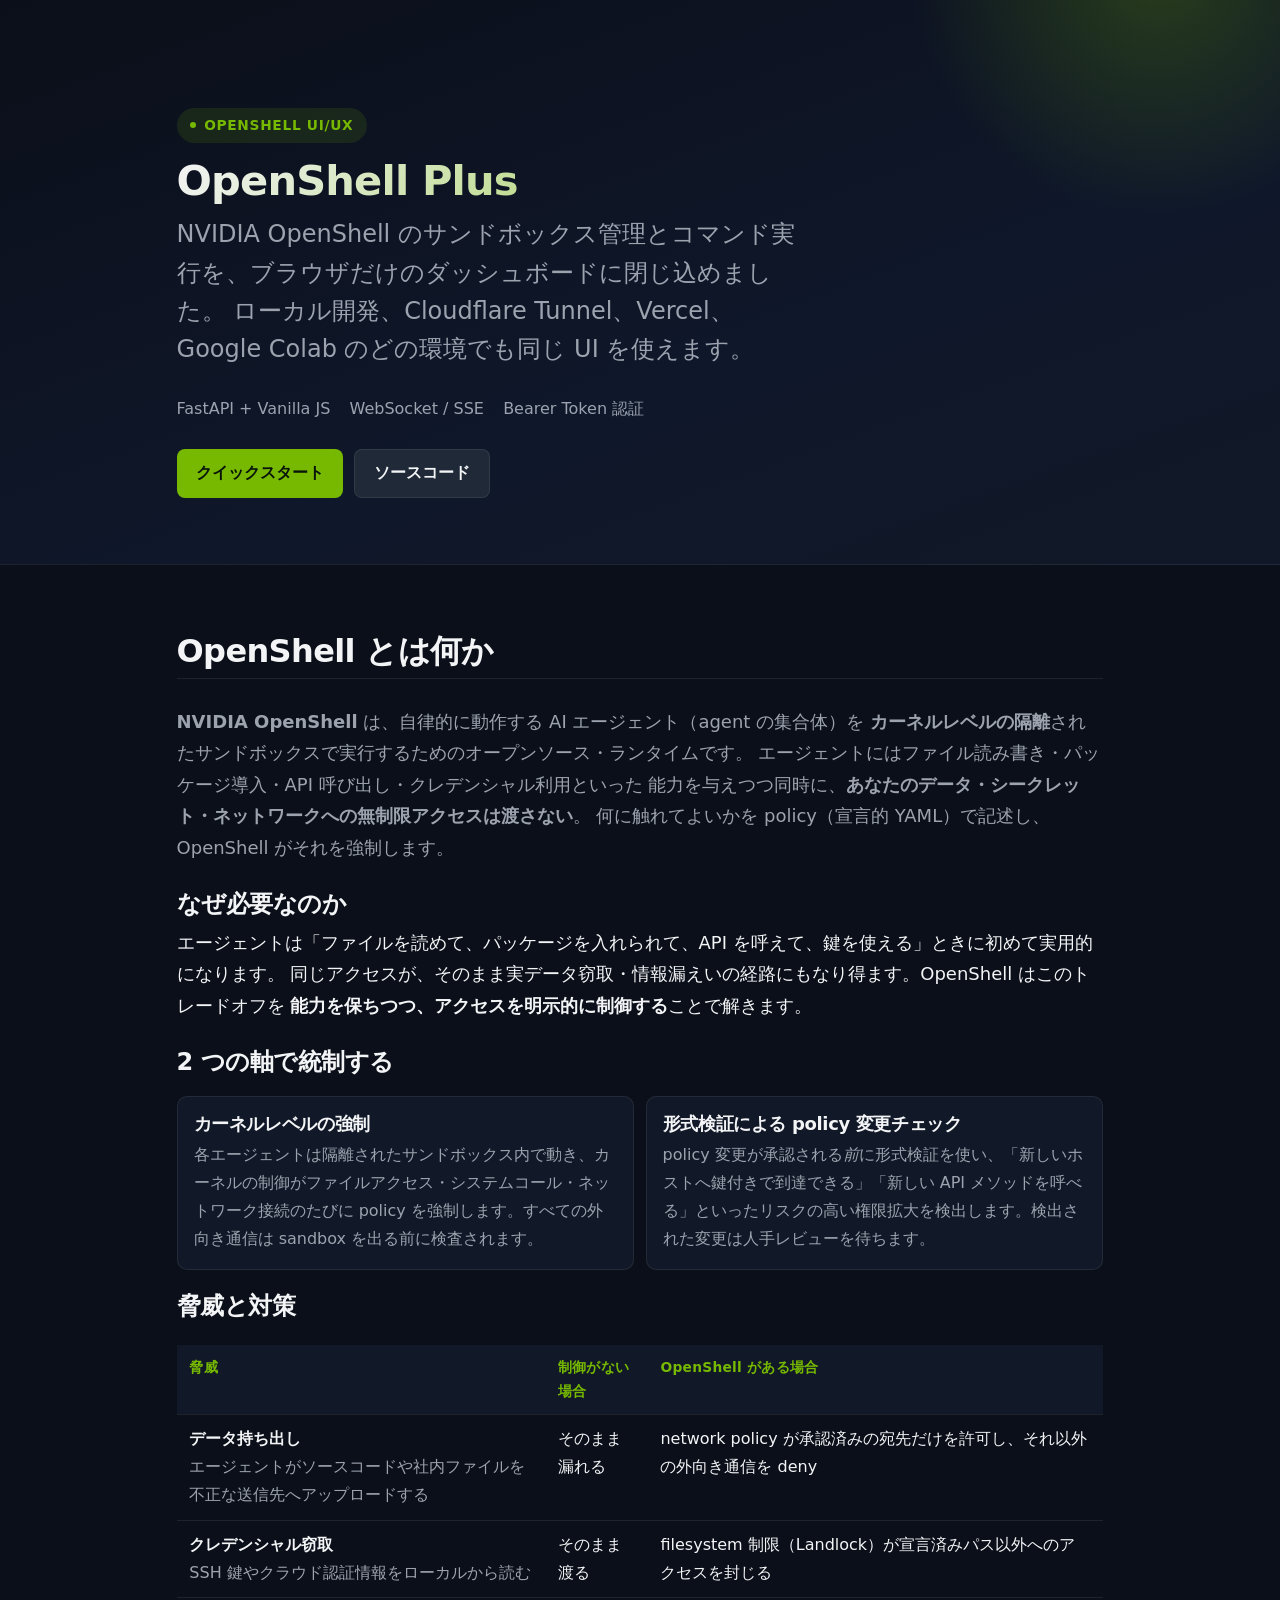
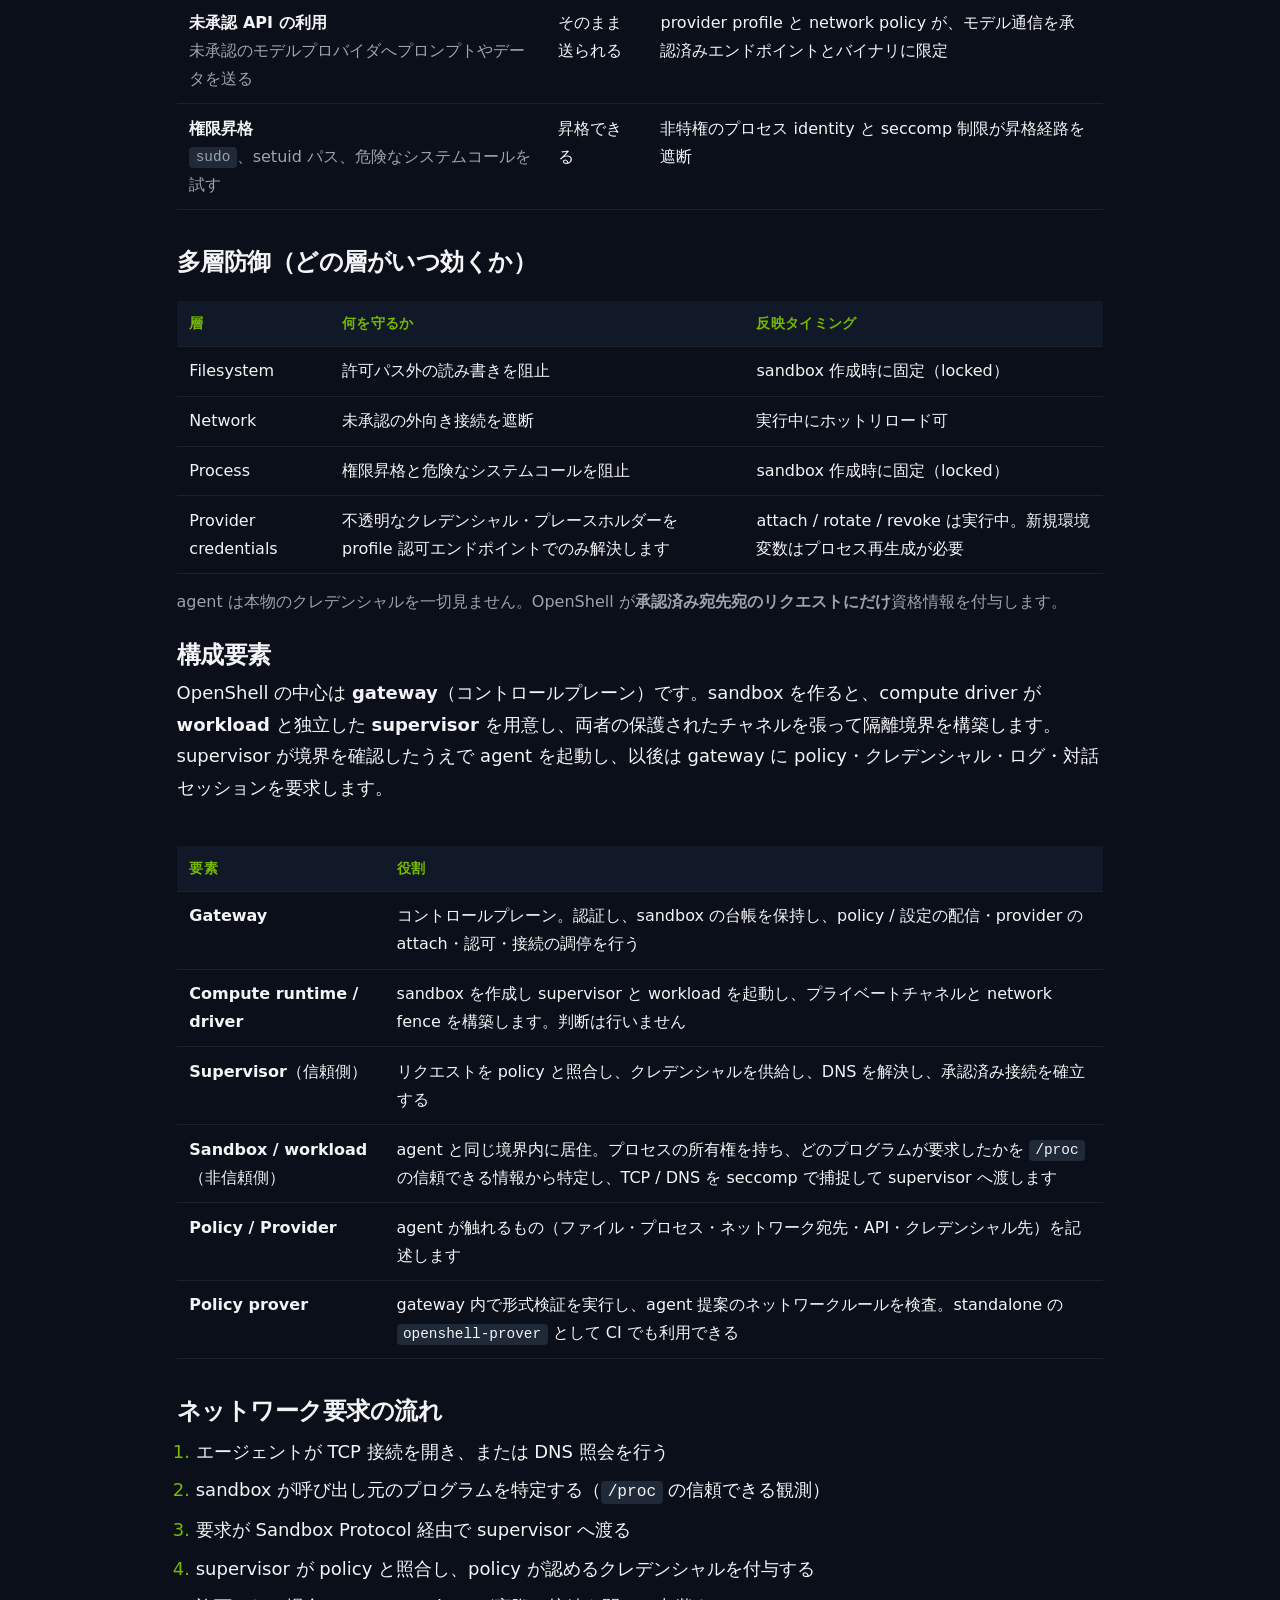
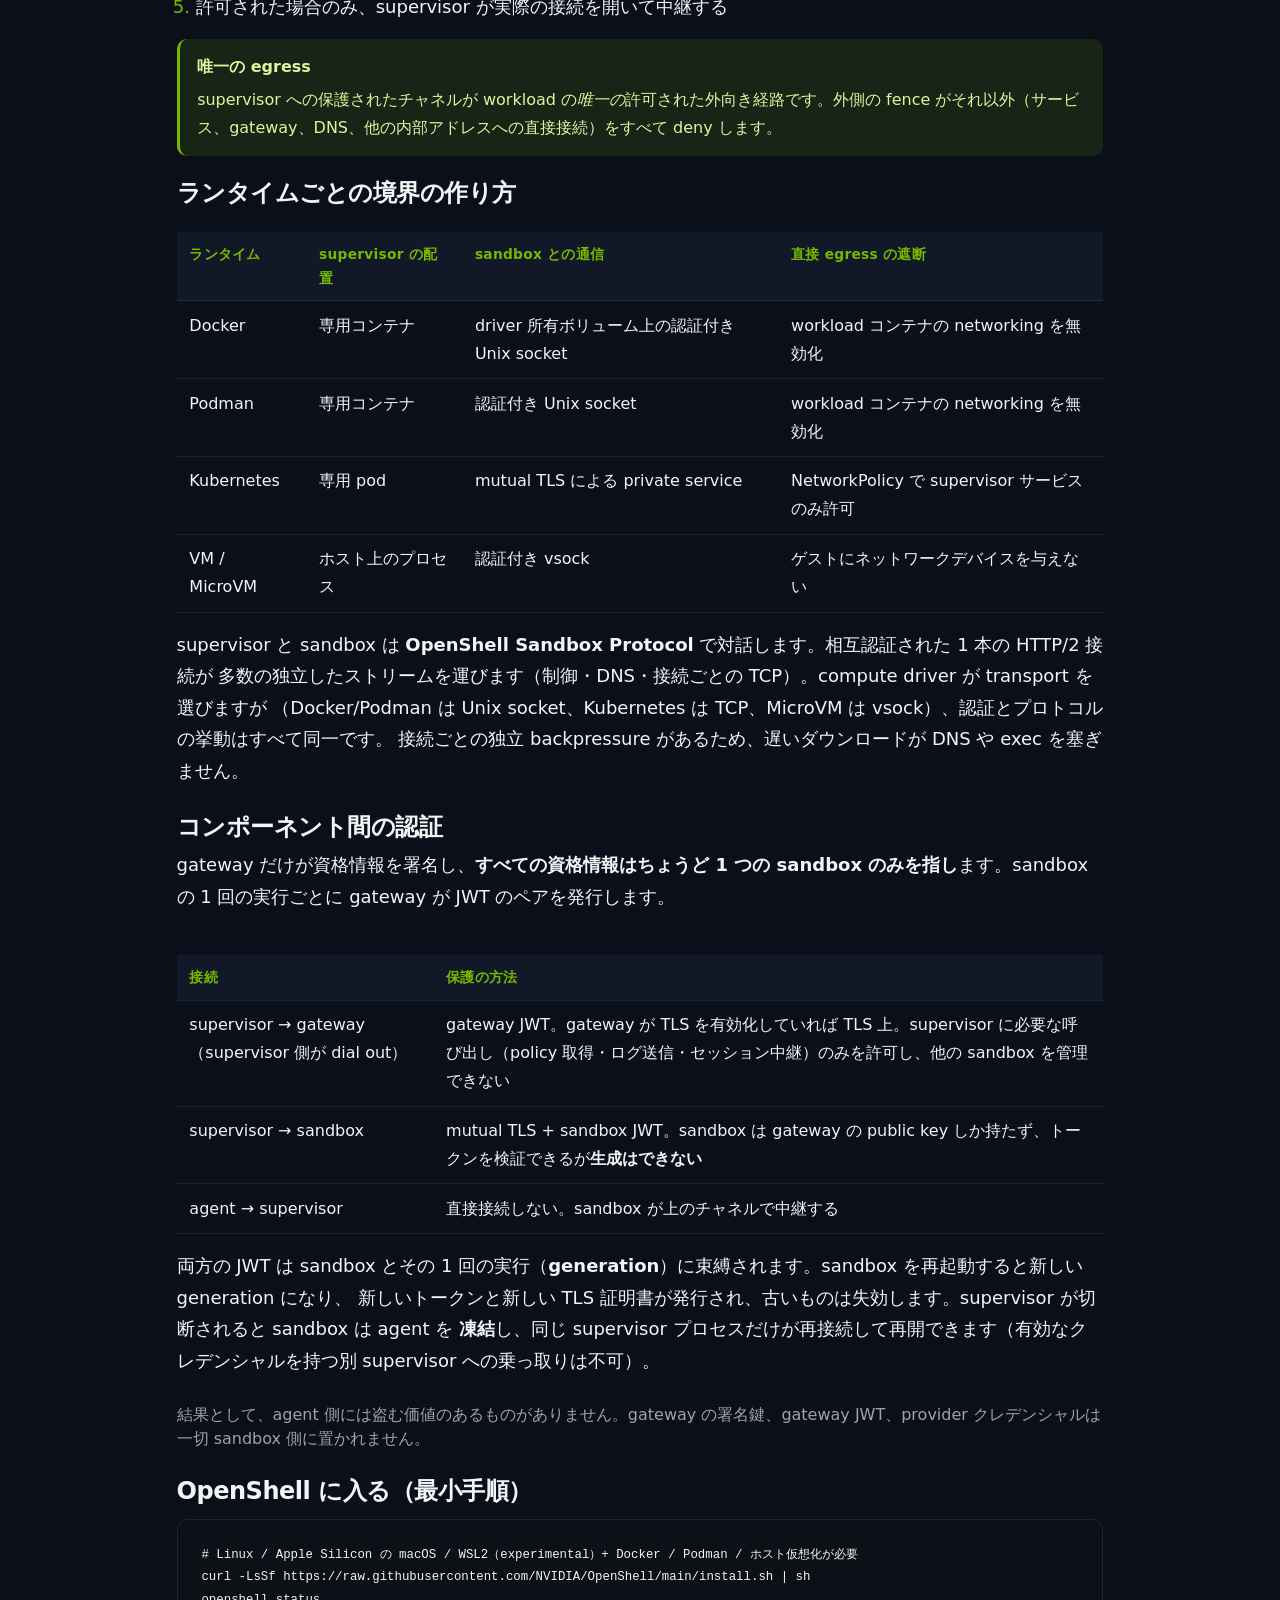
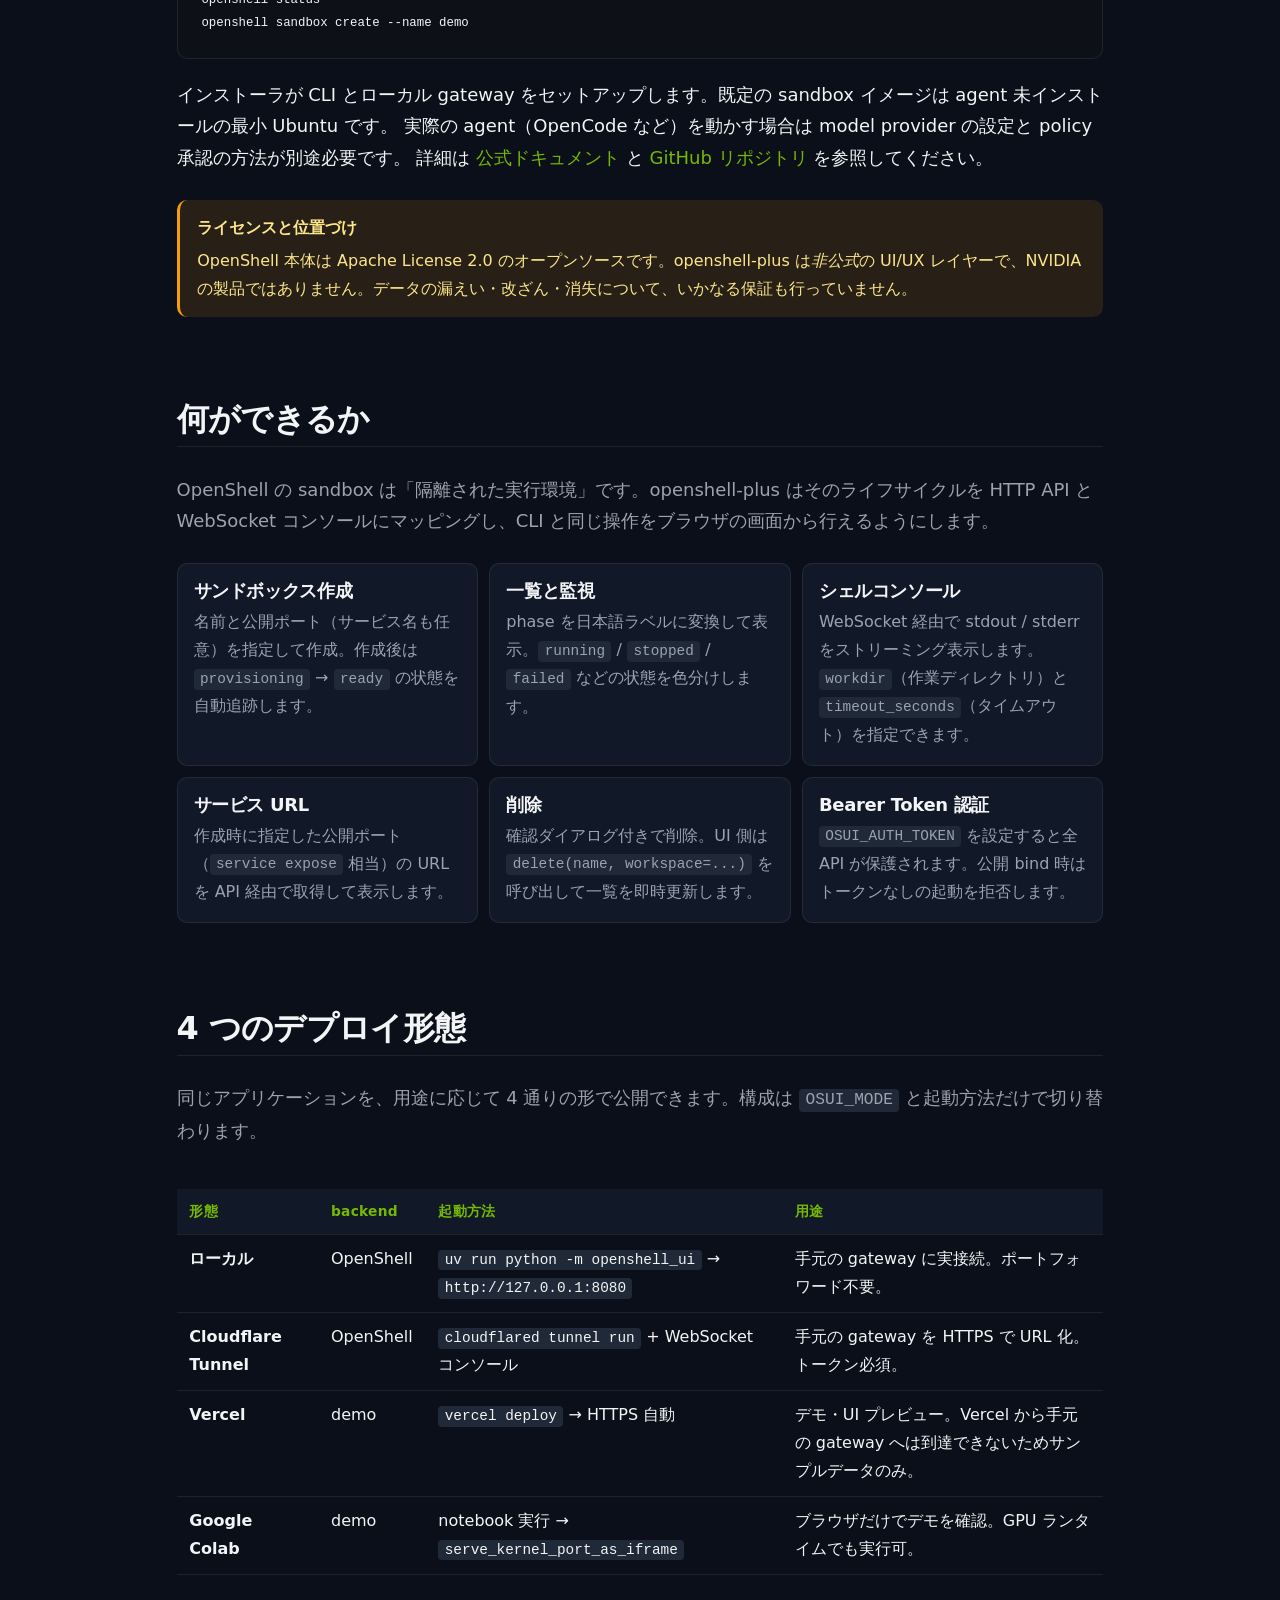
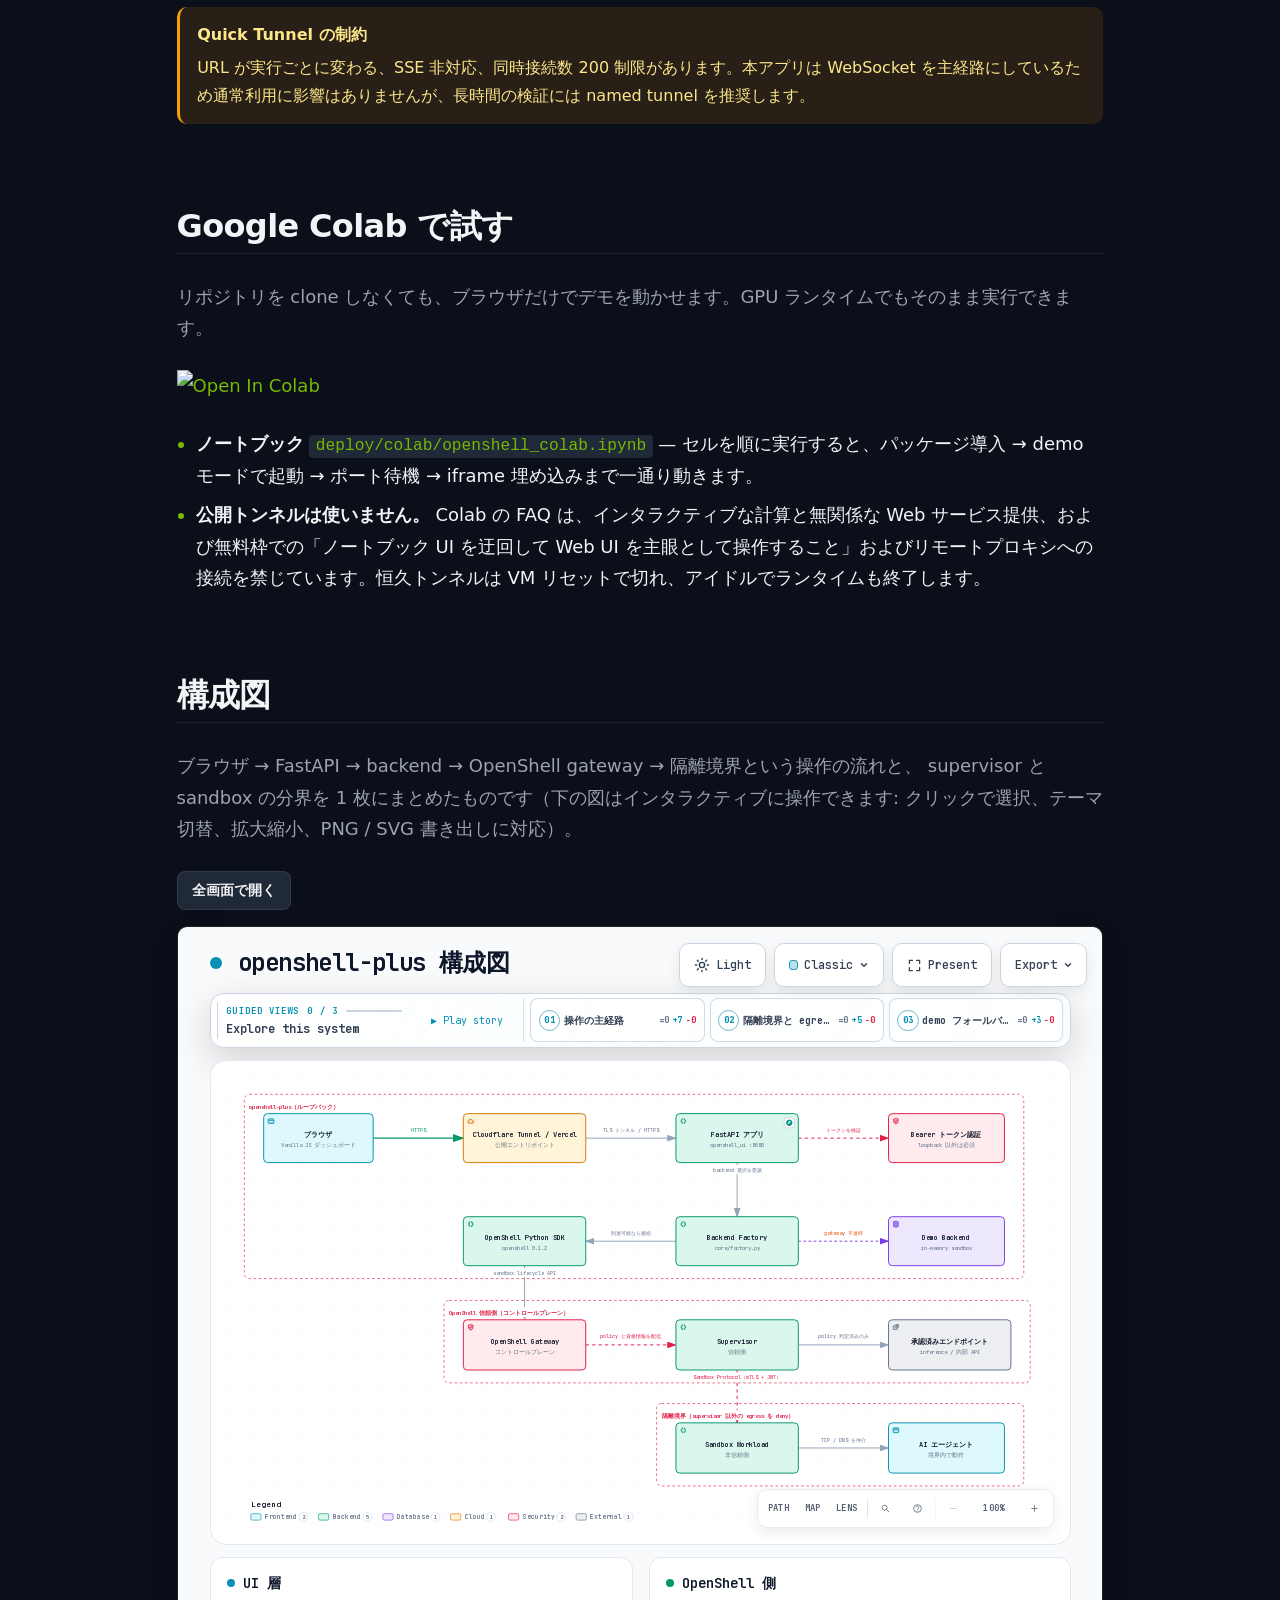
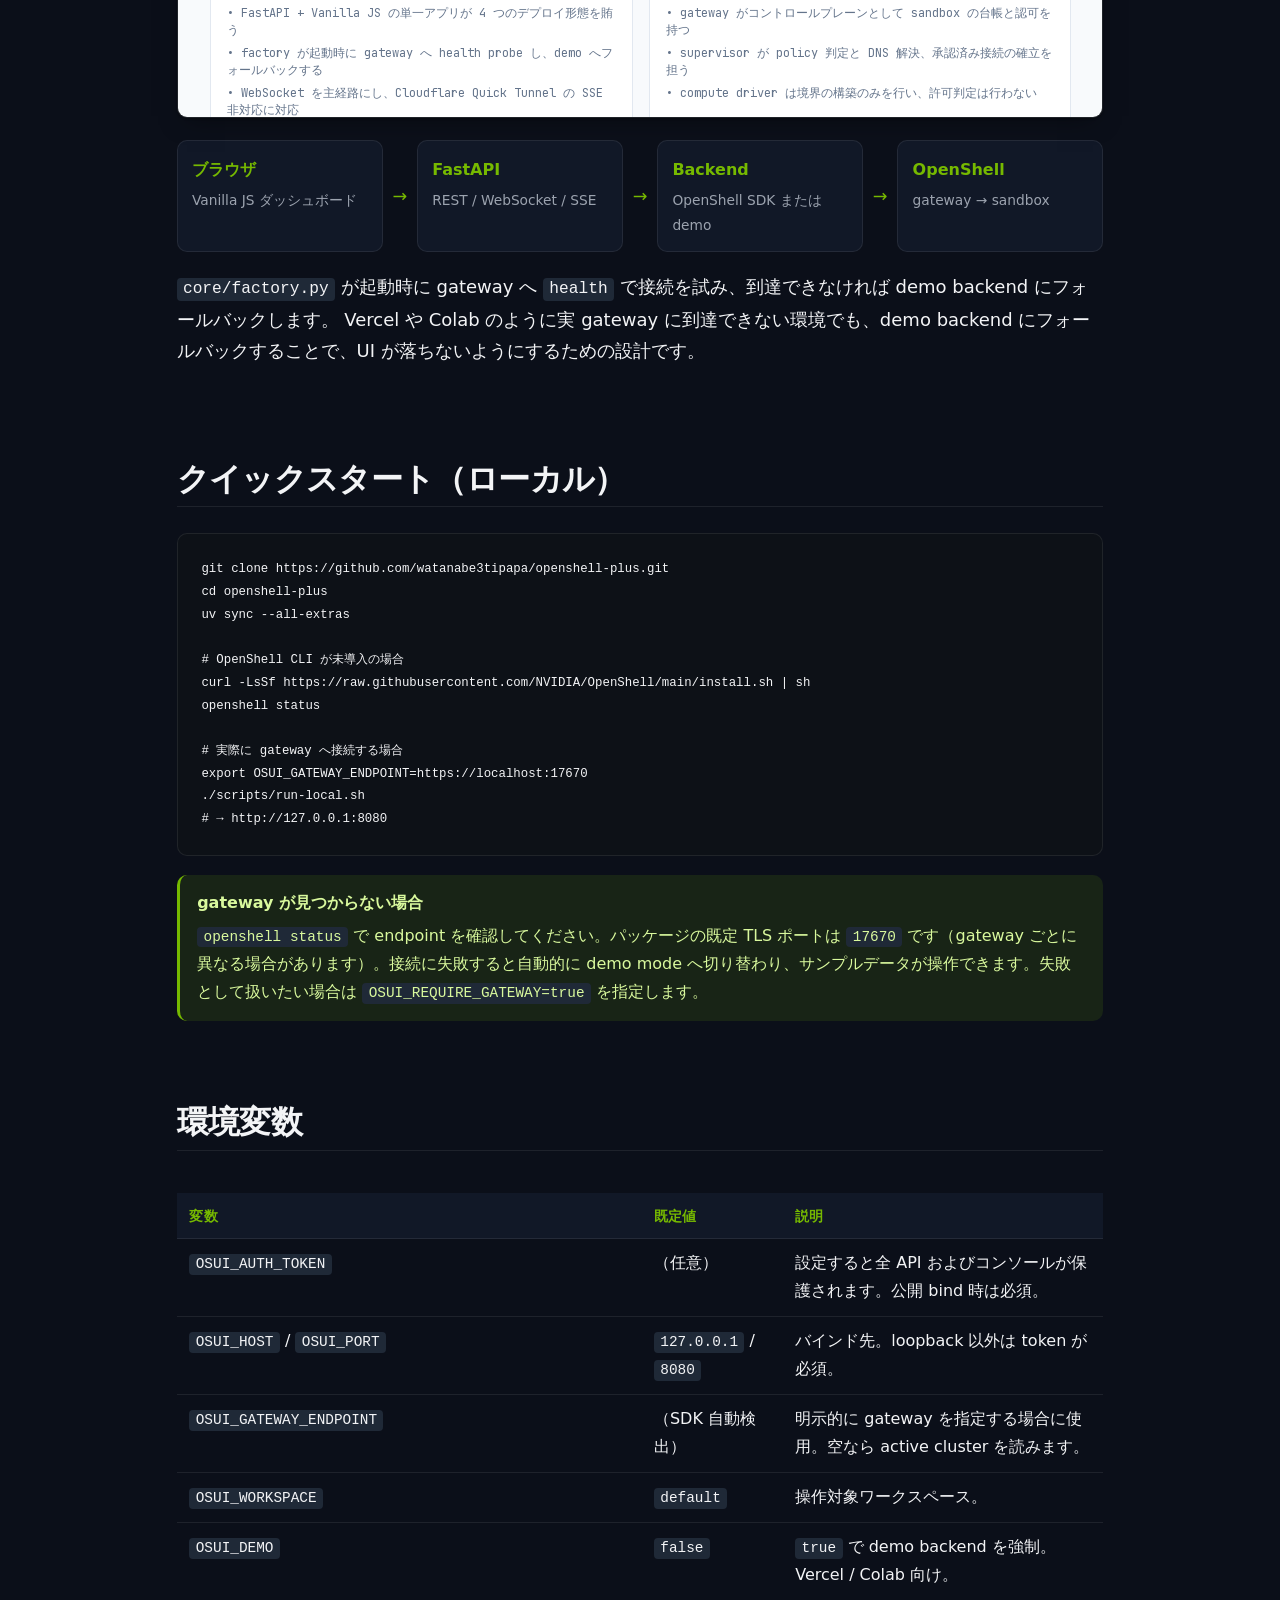
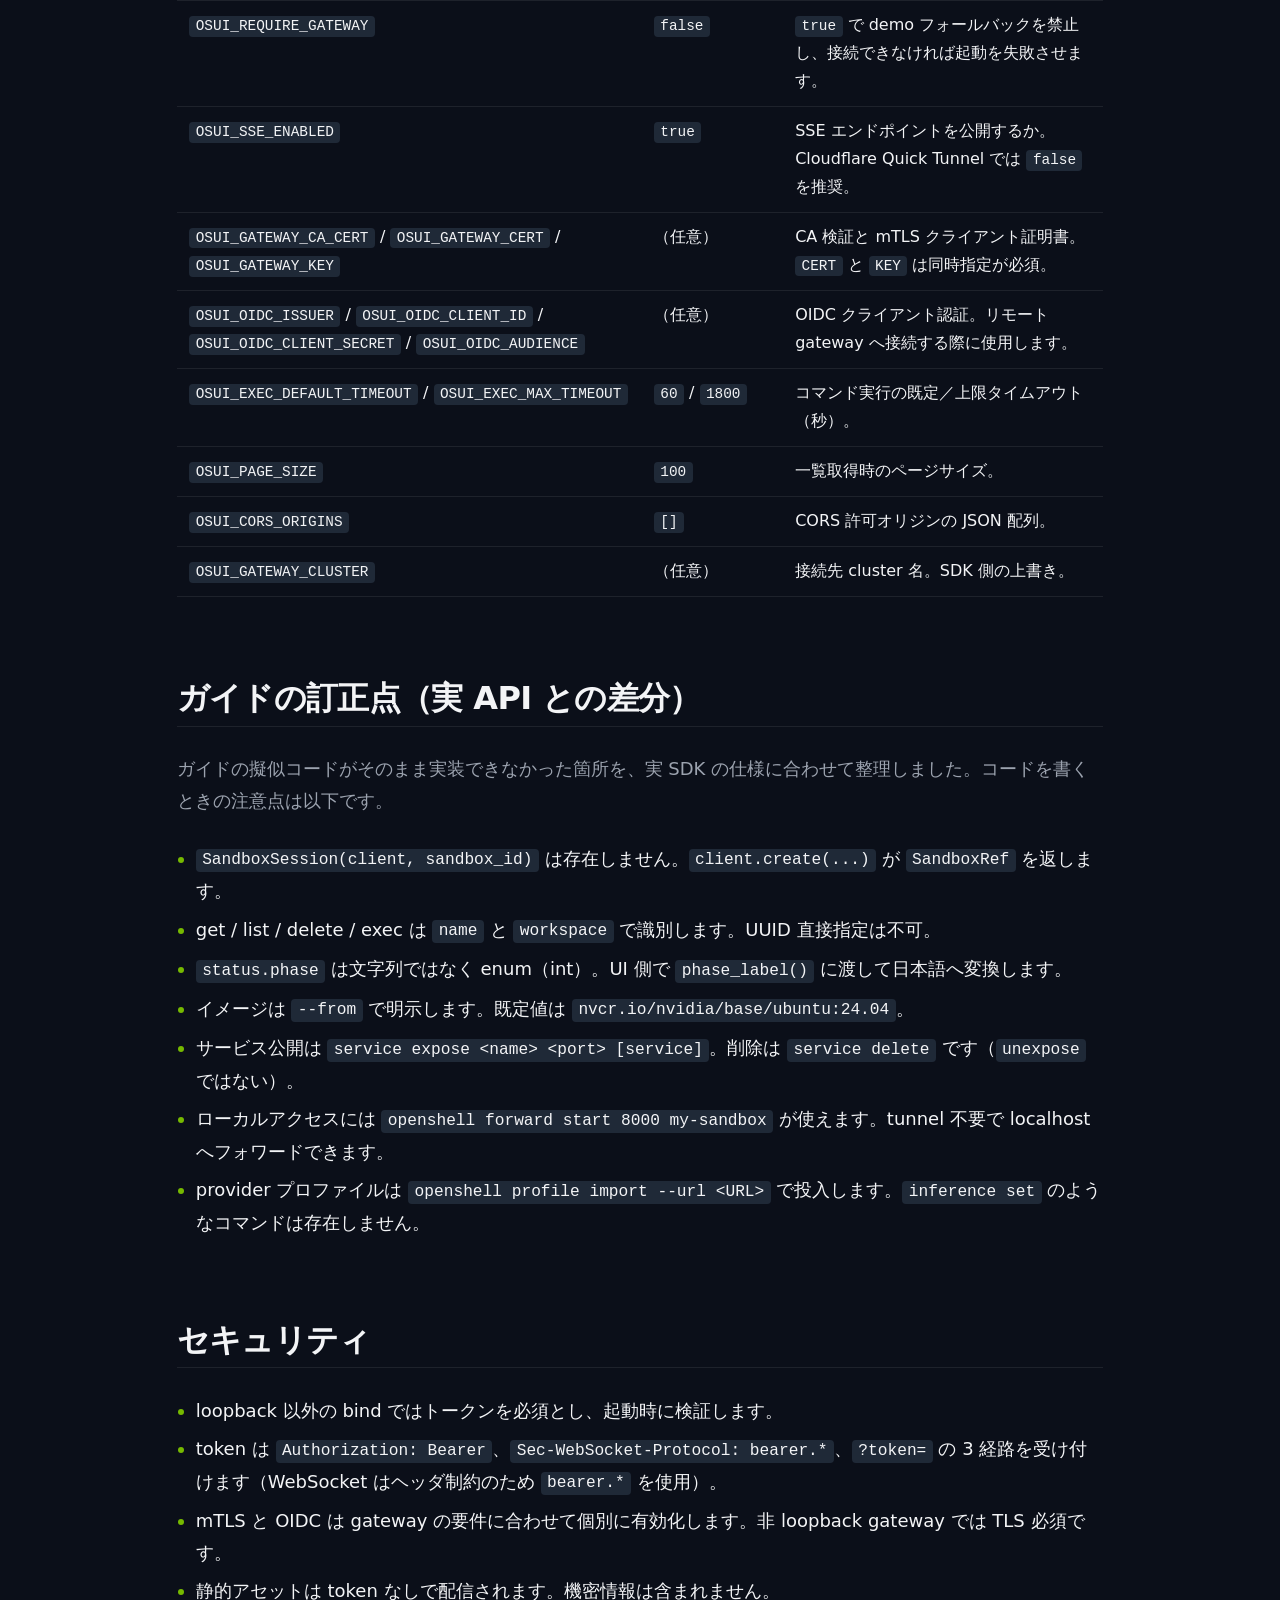
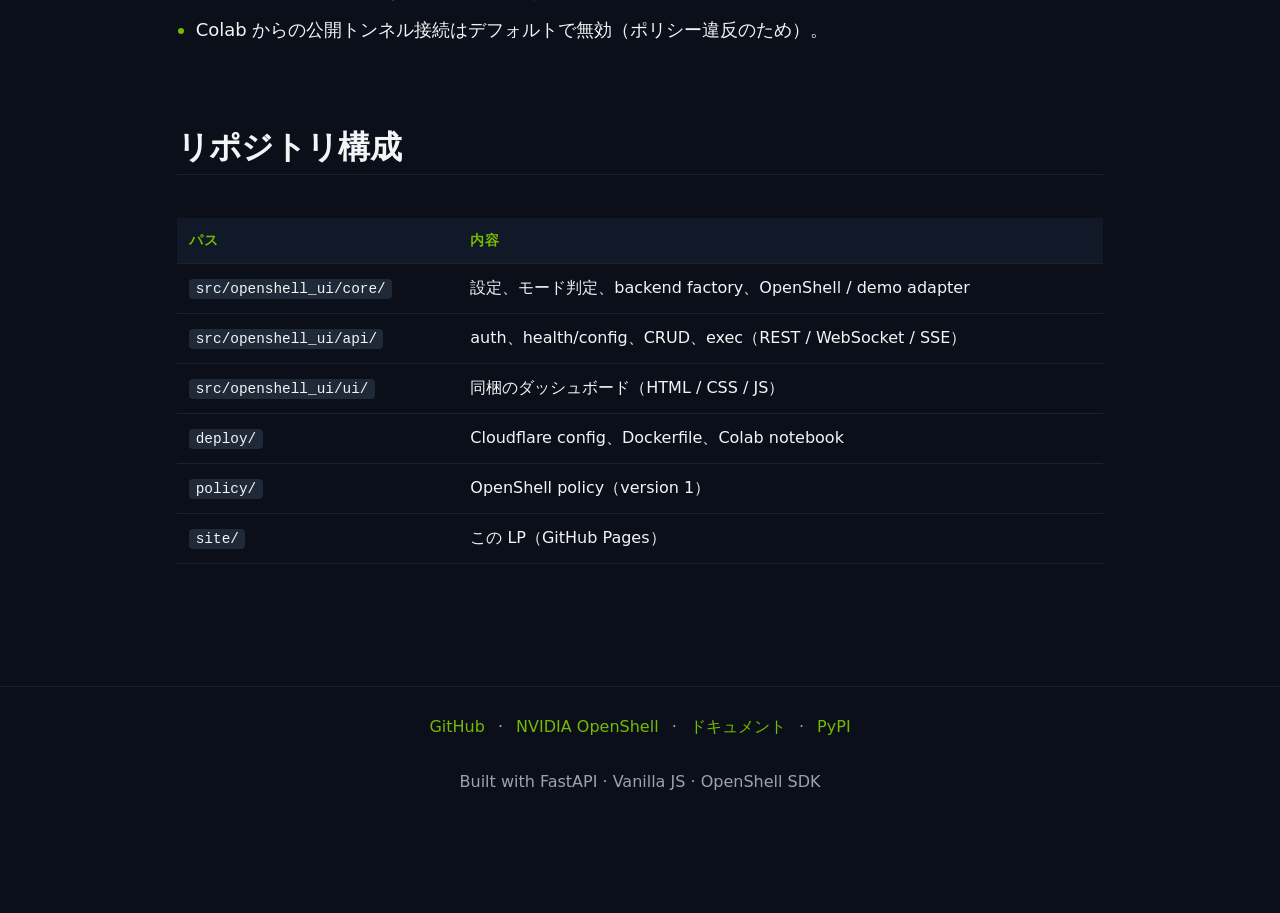
==== site/index.html @ 37cd879f "Release v0.1.0 NVIDIA OpenShell をブラウザから操作する FastAPI 製 UI/UX。  - Sandbox CRUD と exec（REST 集約 / WebSoc" ====
<!DOCTYPE html>
<html lang="ja">
<head>
<meta charset="UTF-8">
<meta name="viewport" content="width=device-width, initial-scale=1.0">
<title>OpenShell Plus — OpenShell をブラウザから操作する UI/UX</title>
<meta name="description" content="NVIDIA OpenShell のサンドボックス管理・コマンド実行をブラウザから行える FastAPI 製ダッシュボード。ローカル / Cloudflare Tunnel / Vercel / Google Colab に対応。">
<meta name="theme-color" content="#0b0f19">
<meta property="og:type" content="website">
<meta property="og:title" content="OpenShell Plus — OpenShell をブラウザから操作する UI/UX">
<meta property="og:description" content="サンドボックスの作成・監視・シェル実行をブラウザだけで。">
<link rel="icon" href="./favicon.svg" type="image/svg+xml">
<link rel="stylesheet" href="./style.css">
</head>
<body>

<header>
  <div class="wrap">
    <span class="badge">OpenShell UI/UX</span>
    <h1 class="hero-title">OpenShell Plus</h1>
    <p class="hero-sub">
      NVIDIA OpenShell のサンドボックス管理とコマンド実行を、ブラウザだけのダッシュボードに閉じ込めました。
      ローカル開発、Cloudflare Tunnel、Vercel、Google Colab のどの環境でも同じ UI を使えます。
    </p>
    <div class="hero-meta">
      <span>FastAPI + Vanilla JS</span>
      <span>WebSocket / SSE</span>
      <span>Bearer Token 認証</span>
    </div>
    <div class="cta">
      <a class="btn" data-link="dashboard" href="#quickstart">クイックスタート</a>
      <a class="btn btn-ghost" data-link="repo" href="https://github.com/watanabe3tipapa/openshell-plus" target="_blank" rel="noopener">ソースコード</a>
    </div>
  </div>
</header>

<main class="wrap">

<section id="what-is-openshell">
  <h2>OpenShell とは何か</h2>
  <p class="lead">
    <b>NVIDIA OpenShell</b> は、自律的に動作する AI エージェント（agent の集合体）を
    <b>カーネルレベルの隔離</b>されたサンドボックスで実行するためのオープンソース・ランタイムです。
    エージェントにはファイル読み書き・パッケージ導入・API 呼び出し・クレデンシャル利用といった
    能力を与えつつ同時に、<b>あなたのデータ・シークレット・ネットワークへの無制限アクセスは渡さない</b>。
    何に触れてよいかを policy（宣言的 YAML）で記述し、OpenShell がそれを強制します。
  </p>

  <h3>なぜ必要なのか</h3>
  <p>
    エージェントは「ファイルを読めて、パッケージを入れられて、API を呼えて、鍵を使える」ときに初めて実用的になります。
    同じアクセスが、そのまま実データ窃取・情報漏えいの経路にもなり得ます。OpenShell はこのトレードオフを
    <b>能力を保ちつつ、アクセスを明示的に制御する</b>ことで解きます。
  </p>

  <h3>2 つの軸で統制する</h3>
  <div class="cards">
    <div class="card">
      <h3>カーネルレベルの強制</h3>
      <p>各エージェントは隔離されたサンドボックス内で動き、カーネルの制御がファイルアクセス・システムコール・ネットワーク接続のたびに policy を強制します。すべての外向き通信は sandbox を出る前に検査されます。</p>
    </div>
    <div class="card">
      <h3>形式検証による policy 変更チェック</h3>
      <p>policy 変更が承認される<em>前</em>に形式検証を使い、「新しいホストへ鍵付きで到達できる」「新しい API メソッドを呼べる」といったリスクの高い権限拡大を検出します。検出された変更は人手レビューを待ちます。</p>
    </div>
  </div>

  <h3>脅威と対策</h3>
  <div class="table-wrap">
    <table>
      <thead><tr><th>脅威</th><th>制御がない場合</th><th>OpenShell がある場合</th></tr></thead>
      <tbody>
        <tr>
          <td><b>データ持ち出し</b><br><span class="muted">エージェントがソースコードや社内ファイルを不正な送信先へアップロードする</span></td>
          <td>そのまま漏れる</td>
          <td>network policy が承認済みの宛先だけを許可し、それ以外の外向き通信を deny</td>
        </tr>
        <tr>
          <td><b>クレデンシャル窃取</b><br><span class="muted">SSH 鍵やクラウド認証情報をローカルから読む</span></td>
          <td>そのまま渡る</td>
          <td>filesystem 制限（Landlock）が宣言済みパス以外へのアクセスを封じる</td>
        </tr>
        <tr>
          <td><b>未承認 API の利用</b><br><span class="muted">未承認のモデルプロバイダへプロンプトやデータを送る</span></td>
          <td>そのまま送られる</td>
          <td>provider profile と network policy が、モデル通信を承認済みエンドポイントとバイナリに限定</td>
        </tr>
        <tr>
          <td><b>権限昇格</b><br><span class="muted"><code>sudo</code>、setuid パス、危険なシステムコールを試す</span></td>
          <td>昇格できる</td>
          <td>非特権のプロセス identity と seccomp 制限が昇格経路を遮断</td>
        </tr>
      </tbody>
    </table>
  </div>

  <h3>多層防御（どの層がいつ効くか）</h3>
  <div class="table-wrap">
    <table>
      <thead><tr><th>層</th><th>何を守るか</th><th>反映タイミング</th></tr></thead>
      <tbody>
        <tr><td>Filesystem</td><td>許可パス外の読み書きを阻止</td><td>sandbox 作成時に固定（locked）</td></tr>
        <tr><td>Network</td><td>未承認の外向き接続を遮断</td><td>実行中にホットリロード可</td></tr>
        <tr><td>Process</td><td>権限昇格と危険なシステムコールを阻止</td><td>sandbox 作成時に固定（locked）</td></tr>
        <tr><td>Provider credentials</td><td>不透明なクレデンシャル・プレースホルダーを profile 認可エンドポイントでのみ解決します</td><td>attach / rotate / revoke は実行中。新規環境変数はプロセス再生成が必要</td></tr>
      </tbody>
    </table>
  </div>
  <p class="muted">
    agent は本物のクレデンシャルを一切見ません。OpenShell が<b>承認済み宛先宛のリクエストにだけ</b>資格情報を付与します。
  </p>

  <h3>構成要素</h3>
  <p>
    OpenShell の中心は <b>gateway</b>（コントロールプレーン）です。sandbox を作ると、compute driver が
    <b>workload</b> と独立した <b>supervisor</b> を用意し、両者の保護されたチャネルを張って隔離境界を構築します。
    supervisor が境界を確認したうえで agent を起動し、以後は gateway に policy・クレデンシャル・ログ・対話セッションを要求します。
  </p>
  <div class="table-wrap">
    <table>
      <thead><tr><th>要素</th><th>役割</th></tr></thead>
      <tbody>
        <tr><td><b>Gateway</b></td><td>コントロールプレーン。認証し、sandbox の台帳を保持し、policy / 設定の配信・provider の attach・認可・接続の調停を行う</td></tr>
        <tr><td><b>Compute runtime / driver</b></td><td>sandbox を作成し supervisor と workload を起動し、プライベートチャネルと network fence を構築します。判断は行いません</td></tr>
        <tr><td><b>Supervisor</b>（信頼側）</td><td>リクエストを policy と照合し、クレデンシャルを供給し、DNS を解決し、承認済み接続を確立する</td></tr>
        <tr><td><b>Sandbox / workload</b>（非信頼側）</td><td>agent と同じ境界内に居住。プロセスの所有権を持ち、どのプログラムが要求したかを <code>/proc</code> の信頼できる情報から特定し、TCP / DNS を seccomp で捕捉して supervisor へ渡します</td></tr>
        <tr><td><b>Policy / Provider</b></td><td>agent が触れるもの（ファイル・プロセス・ネットワーク宛先・API・クレデンシャル先）を記述します</td></tr>
        <tr><td><b>Policy prover</b></td><td>gateway 内で形式検証を実行し、agent 提案のネットワークルールを検査。standalone の <code>openshell-prover</code> として CI でも利用できる</td></tr>
      </tbody>
    </table>
  </div>

  <h3>ネットワーク要求の流れ</h3>
  <ol>
    <li>エージェントが TCP 接続を開き、または DNS 照会を行う</li>
    <li>sandbox が呼び出し元のプログラムを特定する（<code>/proc</code> の信頼できる観測）</li>
    <li>要求が Sandbox Protocol 経由で supervisor へ渡る</li>
    <li>supervisor が policy と照合し、policy が認めるクレデンシャルを付与する</li>
    <li>許可された場合のみ、supervisor が実際の接続を開いて中継する</li>
  </ol>
  <div class="callout callout-accent">
    <strong>唯一の egress</strong>
    supervisor への保護されたチャネルが workload の<em>唯一の</em>許可された外向き経路です。外側の fence がそれ以外（サービス、gateway、DNS、他の内部アドレスへの直接接続）をすべて deny します。
  </div>

  <h3>ランタイムごとの境界の作り方</h3>
  <div class="table-wrap">
    <table>
      <thead><tr><th>ランタイム</th><th>supervisor の配置</th><th>sandbox との通信</th><th>直接 egress の遮断</th></tr></thead>
      <tbody>
        <tr><td>Docker</td><td>専用コンテナ</td><td>driver 所有ボリューム上の認証付き Unix socket</td><td>workload コンテナの networking を無効化</td></tr>
        <tr><td>Podman</td><td>専用コンテナ</td><td>認証付き Unix socket</td><td>workload コンテナの networking を無効化</td></tr>
        <tr><td>Kubernetes</td><td>専用 pod</td><td>mutual TLS による private service</td><td>NetworkPolicy で supervisor サービスのみ許可</td></tr>
        <tr><td>VM / MicroVM</td><td>ホスト上のプロセス</td><td>認証付き vsock</td><td>ゲストにネットワークデバイスを与えない</td></tr>
      </tbody>
    </table>
  </div>
  <p>
    supervisor と sandbox は <b>OpenShell Sandbox Protocol</b> で対話します。相互認証された 1 本の HTTP/2 接続が
    多数の独立したストリームを運びます（制御・DNS・接続ごとの TCP）。compute driver が transport を選びますが
    （Docker/Podman は Unix socket、Kubernetes は TCP、MicroVM は vsock）、認証とプロトコルの挙動はすべて同一です。
    接続ごとの独立 backpressure があるため、遅いダウンロードが DNS や exec を塞ぎません。
  </p>

  <h3>コンポーネント間の認証</h3>
  <p>
    gateway だけが資格情報を署名し、<b>すべての資格情報はちょうど 1 つの sandbox のみを指し</b>ます。sandbox の 1 回の実行ごとに
    gateway が JWT のペアを発行します。
  </p>
  <div class="table-wrap">
    <table>
      <thead><tr><th>接続</th><th>保護の方法</th></tr></thead>
      <tbody>
        <tr><td>supervisor → gateway（supervisor 側が dial out）</td><td>gateway JWT。gateway が TLS を有効化していれば TLS 上。supervisor に必要な呼び出し（policy 取得・ログ送信・セッション中継）のみを許可し、他の sandbox を管理できない</td></tr>
        <tr><td>supervisor → sandbox</td><td>mutual TLS + sandbox JWT。sandbox は gateway の public key しか持たず、トークンを検証できるが<b>生成はできない</b></td></tr>
        <tr><td>agent → supervisor</td><td>直接接続しない。sandbox が上のチャネルで中継する</td></tr>
      </tbody>
    </table>
  </div>
  <p>
    両方の JWT は sandbox とその 1 回の実行（<b>generation</b>）に束縛されます。sandbox を再起動すると新しい generation になり、
    新しいトークンと新しい TLS 証明書が発行され、古いものは失効します。supervisor が切断されると sandbox は agent を
    <b>凍結</b>し、同じ supervisor プロセスだけが再接続して再開できます（有効なクレデンシャルを持つ別 supervisor への乗っ取りは不可）。
  </p>
  <p class="muted">
    結果として、agent 側には盗む価値のあるものがありません。gateway の署名鍵、gateway JWT、provider クレデンシャルは
    一切 sandbox 側に置かれません。
  </p>

  <h3>OpenShell に入る（最小手順）</h3>
  <pre><code># Linux / Apple Silicon の macOS / WSL2（experimental）+ Docker / Podman / ホスト仮想化が必要
curl -LsSf https://raw.githubusercontent.com/NVIDIA/OpenShell/main/install.sh | sh
openshell status
openshell sandbox create --name demo</code></pre>
  <p>
    インストーラが CLI とローカル gateway をセットアップします。既定の sandbox イメージは agent 未インストールの最小 Ubuntu です。
    実際の agent（OpenCode など）を動かす場合は model provider の設定と policy 承認の方法が別途必要です。
    詳細は <a data-link="docs" href="https://docs.nvidia.com/openshell/latest/" target="_blank" rel="noopener">公式ドキュメント</a> と
    <a data-link="openshell" href="https://github.com/NVIDIA/OpenShell" target="_blank" rel="noopener">GitHub リポジトリ</a> を参照してください。
  </p>
  <div class="callout callout-warning">
    <strong>ライセンスと位置づけ</strong>
    OpenShell 本体は Apache License 2.0 のオープンソースです。openshell-plus は<em>非公式</em>の UI/UX レイヤーで、NVIDIA の製品ではありません。データの漏えい・改ざん・消失について、いかなる保証も行っていません。
  </div>
</section>

<section>
  <h2>何ができるか</h2>
  <p class="lead">
    OpenShell の sandbox は「隔離された実行環境」です。openshell-plus はそのライフサイクルを HTTP API と
    WebSocket コンソールにマッピングし、CLI と同じ操作をブラウザの画面から行えるようにします。
  </p>
  <div class="cards">
    <div class="card">
      <h3>サンドボックス作成</h3>
      <p>名前と公開ポート（サービス名も任意）を指定して作成。作成後は <code>provisioning</code> → <code>ready</code> の状態を自動追跡します。</p>
    </div>
    <div class="card">
      <h3>一覧と監視</h3>
      <p>phase を日本語ラベルに変換して表示。<code>running</code> / <code>stopped</code> / <code>failed</code> などの状態を色分けします。</p>
    </div>
    <div class="card">
      <h3>シェルコンソール</h3>
      <p>WebSocket 経由で stdout / stderr をストリーミング表示します。<code>workdir</code>（作業ディレクトリ）と <code>timeout_seconds</code>（タイムアウト）を指定できます。</p>
    </div>
    <div class="card">
      <h3>サービス URL</h3>
      <p>作成時に指定した公開ポート（<code>service expose</code> 相当）の URL を API 経由で取得して表示します。</p>
    </div>
    <div class="card">
      <h3>削除</h3>
      <p>確認ダイアログ付きで削除。UI 側は <code>delete(name, workspace=...)</code> を呼び出して一覧を即時更新します。</p>
    </div>
    <div class="card">
      <h3>Bearer Token 認証</h3>
      <p><code>OSUI_AUTH_TOKEN</code> を設定すると全 API が保護されます。公開 bind 時はトークンなしの起動を拒否します。</p>
    </div>
  </div>
</section>

<section>
  <h2>4 つのデプロイ形態</h2>
  <p class="lead">同じアプリケーションを、用途に応じて 4 通りの形で公開できます。構成は <code>OSUI_MODE</code> と起動方法だけで切り替わります。</p>
  <div class="table-wrap">
    <table>
      <thead>
        <tr><th>形態</th><th>backend</th><th>起動方法</th><th>用途</th></tr>
      </thead>
      <tbody>
        <tr>
          <td><b>ローカル</b></td>
          <td>OpenShell</td>
          <td><code>uv run python -m openshell_ui</code> → <code>http://127.0.0.1:8080</code></td>
          <td>手元の gateway に実接続。ポートフォワード不要。</td>
        </tr>
        <tr>
          <td><b>Cloudflare Tunnel</b></td>
          <td>OpenShell</td>
          <td><code>cloudflared tunnel run</code> + WebSocket コンソール</td>
          <td>手元の gateway を HTTPS で URL 化。トークン必須。</td>
        </tr>
        <tr>
          <td><b>Vercel</b></td>
          <td>demo</td>
          <td><code>vercel deploy</code> → HTTPS 自動</td>
          <td>デモ・UI プレビュー。Vercel から手元の gateway へは到達できないためサンプルデータのみ。</td>
        </tr>
        <tr>
          <td><b>Google Colab</b></td>
          <td>demo</td>
          <td>notebook 実行 → <code>serve_kernel_port_as_iframe</code></td>
          <td>ブラウザだけでデモを確認。GPU ランタイムでも実行可。</td>
        </tr>
      </tbody>
    </table>
  </div>
  <div class="callout callout-warning">
    <strong>Quick Tunnel の制約</strong>
    URL が実行ごとに変わる、SSE 非対応、同時接続数 200 制限があります。本アプリは WebSocket を主経路にしているため通常利用に影響はありませんが、長時間の検証には named tunnel を推奨します。
  </div>
</section>

<section>
  <h2>Google Colab で試す</h2>
  <p class="lead">
    リポジトリを clone しなくても、ブラウザだけでデモを動かせます。GPU ランタイムでもそのまま実行できます。
  </p>
  <p>
    <a href="https://colab.research.google.com/github/watanabe3tipapa/openshell-plus/blob/main/deploy/colab/openshell_colab.ipynb" target="_blank" rel="noopener">
      <img alt="Open In Colab" src="https://colab.research.google.com/assets/colab-badge.svg" width="164" height="24">
    </a>
  </p>
  <ul>
    <li><b>ノートブック</b> <a href="https://github.com/watanabe3tipapa/openshell-plus/blob/main/deploy/colab/openshell_colab.ipynb" target="_blank" rel="noopener"><code>deploy/colab/openshell_colab.ipynb</code></a> — セルを順に実行すると、パッケージ導入 → demo モードで起動 → ポート待機 → iframe 埋め込みまで一通り動きます。</li>
    <li><b>公開トンネルは使いません。</b> Colab の FAQ は、インタラクティブな計算と無関係な Web サービス提供、および無料枠での「ノートブック UI を迂回して Web UI を主眼として操作すること」およびリモートプロキシへの接続を禁じています。恒久トンネルは VM リセットで切れ、アイドルでランタイムも終了します。</li>
  </ul>
</section>

<section id="architecture">
  <h2>構成図</h2>
  <p class="lead">
    ブラウザ → FastAPI → backend → OpenShell gateway → 隔離境界という操作の流れと、
    supervisor と sandbox の分界を 1 枚にまとめたものです（下の図はインタラクティブに操作できます:
    クリックで選択、テーマ切替、拡大縮小、PNG / SVG 書き出しに対応）。
  </p>
  <p class="diagram-actions">
    <a class="btn btn-ghost" href="./diagrams/openshell-plus-architecture.html" target="_blank" rel="noopener">全画面で開く</a>
  </p>
  <div class="diagram-frame">
    <iframe
      src="./diagrams/openshell-plus-architecture.html"
      title="openshell-plus 構成図"
      loading="lazy"
      referrerpolicy="no-referrer"></iframe>
  </div>
  <div class="flow">
    <div class="node"><b>ブラウザ</b><span>Vanilla JS ダッシュボード</span></div>
    <div class="arrow">→</div>
    <div class="node"><b>FastAPI</b><span>REST / WebSocket / SSE</span></div>
    <div class="arrow">→</div>
    <div class="node"><b>Backend</b><span>OpenShell SDK または demo</span></div>
    <div class="arrow">→</div>
    <div class="node"><b>OpenShell</b><span>gateway → sandbox</span></div>
  </div>
  <p>
    <code>core/factory.py</code> が起動時に gateway へ <code>health</code> で接続を試み、到達できなければ demo backend にフォールバックします。
    Vercel や Colab のように実 gateway に到達できない環境でも、demo backend にフォールバックすることで、UI が落ちないようにするための設計です。
  </p>
</section>

<section id="quickstart">
  <h2>クイックスタート（ローカル）</h2>
  <pre><code>git clone https://github.com/watanabe3tipapa/openshell-plus.git
cd openshell-plus
uv sync --all-extras

# OpenShell CLI が未導入の場合
curl -LsSf https://raw.githubusercontent.com/NVIDIA/OpenShell/main/install.sh | sh
openshell status

# 実際に gateway へ接続する場合
export OSUI_GATEWAY_ENDPOINT=https://localhost:17670
./scripts/run-local.sh
# → http://127.0.0.1:8080</code></pre>
  <div class="callout callout-accent">
    <strong>gateway が見つからない場合</strong>
    <code>openshell status</code> で endpoint を確認してください。パッケージの既定 TLS ポートは <code>17670</code> です（gateway ごとに異なる場合があります）。接続に失敗すると自動的に demo mode へ切り替わり、サンプルデータが操作できます。失敗として扱いたい場合は <code>OSUI_REQUIRE_GATEWAY=true</code> を指定します。
  </div>
</section>

<section>
  <h2>環境変数</h2>
  <div class="table-wrap">
    <table>
      <thead><tr><th>変数</th><th>既定値</th><th>説明</th></tr></thead>
      <tbody>
        <tr><td><code>OSUI_AUTH_TOKEN</code></td><td>（任意）</td><td>設定すると全 API およびコンソールが保護されます。公開 bind 時は必須。</td></tr>
        <tr><td><code>OSUI_HOST</code> / <code>OSUI_PORT</code></td><td><code>127.0.0.1</code> / <code>8080</code></td><td>バインド先。loopback 以外は token が必須。</td></tr>
        <tr><td><code>OSUI_GATEWAY_ENDPOINT</code></td><td>（SDK 自動検出）</td><td>明示的に gateway を指定する場合に使用。空なら active cluster を読みます。</td></tr>
        <tr><td><code>OSUI_WORKSPACE</code></td><td><code>default</code></td><td>操作対象ワークスペース。</td></tr>
        <tr><td><code>OSUI_DEMO</code></td><td><code>false</code></td><td><code>true</code> で demo backend を強制。Vercel / Colab 向け。</td></tr>
        <tr><td><code>OSUI_REQUIRE_GATEWAY</code></td><td><code>false</code></td><td><code>true</code> で demo フォールバックを禁止し、接続できなければ起動を失敗させます。</td></tr>
        <tr><td><code>OSUI_SSE_ENABLED</code></td><td><code>true</code></td><td>SSE エンドポイントを公開するか。Cloudflare Quick Tunnel では <code>false</code> を推奨。</td></tr>
        <tr><td><code>OSUI_GATEWAY_CA_CERT</code> / <code>OSUI_GATEWAY_CERT</code> / <code>OSUI_GATEWAY_KEY</code></td><td>（任意）</td><td>CA 検証と mTLS クライアント証明書。<code>CERT</code> と <code>KEY</code> は同時指定が必須。</td></tr>
        <tr><td><code>OSUI_OIDC_ISSUER</code> / <code>OSUI_OIDC_CLIENT_ID</code> / <code>OSUI_OIDC_CLIENT_SECRET</code> / <code>OSUI_OIDC_AUDIENCE</code></td><td>（任意）</td><td>OIDC クライアント認証。リモート gateway へ接続する際に使用します。</td></tr>
        <tr><td><code>OSUI_EXEC_DEFAULT_TIMEOUT</code> / <code>OSUI_EXEC_MAX_TIMEOUT</code></td><td><code>60</code> / <code>1800</code></td><td>コマンド実行の既定／上限タイムアウト（秒）。</td></tr>
        <tr><td><code>OSUI_PAGE_SIZE</code></td><td><code>100</code></td><td>一覧取得時のページサイズ。</td></tr>
        <tr><td><code>OSUI_CORS_ORIGINS</code></td><td><code>[]</code></td><td>CORS 許可オリジンの JSON 配列。</td></tr>
        <tr><td><code>OSUI_GATEWAY_CLUSTER</code></td><td>（任意）</td><td>接続先 cluster 名。SDK 側の上書き。</td></tr>
      </tbody>
    </table>
  </div>
</section>

<section>
  <h2>ガイドの訂正点（実 API との差分）</h2>
  <p class="lead">ガイドの擬似コードがそのまま実装できなかった箇所を、実 SDK の仕様に合わせて整理しました。コードを書くときの注意点は以下です。</p>
  <ul>
    <li><code>SandboxSession(client, sandbox_id)</code> は存在しません。<code>client.create(...)</code> が <code>SandboxRef</code> を返します。</li>
    <li>get / list / delete / exec は <code>name</code> と <code>workspace</code> で識別します。UUID 直接指定は不可。</li>
    <li><code>status.phase</code> は文字列ではなく enum（int）。UI 側で <code>phase_label()</code> に渡して日本語へ変換します。</li>
    <li>イメージは <code>--from</code> で明示します。既定値は <code>nvcr.io/nvidia/base/ubuntu:24.04</code>。</li>
    <li>サービス公開は <code>service expose &lt;name&gt; &lt;port&gt; [service]</code>。削除は <code>service delete</code> です（<code>unexpose</code> ではない）。</li>
    <li>ローカルアクセスには <code>openshell forward start 8000 my-sandbox</code> が使えます。tunnel 不要で localhost へフォワードできます。</li>
    <li>provider プロファイルは <code>openshell profile import --url &lt;URL&gt;</code> で投入します。<code>inference set</code> のようなコマンドは存在しません。</li>
  </ul>
</section>

<section>
  <h2>セキュリティ</h2>
  <ul>
    <li>loopback 以外の bind ではトークンを必須とし、起動時に検証します。</li>
    <li>token は <code>Authorization: Bearer</code>、<code>Sec-WebSocket-Protocol: bearer.*</code>、<code>?token=</code> の 3 経路を受け付けます（WebSocket はヘッダ制約のため <code>bearer.*</code> を使用）。</li>
    <li>mTLS と OIDC は gateway の要件に合わせて個別に有効化します。非 loopback gateway では TLS 必須です。</li>
    <li>静的アセットは token なしで配信されます。機密情報は含まれません。</li>
    <li>Colab からの公開トンネル接続はデフォルトで無効（ポリシー違反のため）。</li>
  </ul>
</section>

<section>
  <h2>リポジトリ構成</h2>
  <div class="table-wrap">
    <table>
      <thead><tr><th>パス</th><th>内容</th></tr></thead>
      <tbody>
        <tr><td><code>src/openshell_ui/core/</code></td><td>設定、モード判定、backend factory、OpenShell / demo adapter</td></tr>
        <tr><td><code>src/openshell_ui/api/</code></td><td>auth、health/config、CRUD、exec（REST / WebSocket / SSE）</td></tr>
        <tr><td><code>src/openshell_ui/ui/</code></td><td>同梱のダッシュボード（HTML / CSS / JS）</td></tr>
        <tr><td><code>deploy/</code></td><td>Cloudflare config、Dockerfile、Colab notebook</td></tr>
        <tr><td><code>policy/</code></td><td>OpenShell policy（version 1）</td></tr>
        <tr><td><code>site/</code></td><td>この LP（GitHub Pages）</td></tr>
      </tbody>
    </table>
  </div>
</section>

</main>

<footer>
  <div class="wrap">
    <p>
      <a data-link="repo" href="https://github.com/watanabe3tipapa/openshell-plus" target="_blank" rel="noopener">GitHub</a> ·
      <a data-link="openshell" href="https://github.com/NVIDIA/OpenShell" target="_blank" rel="noopener">NVIDIA OpenShell</a> ·
      <a data-link="docs" href="https://docs.nvidia.com/openshell/latest/" target="_blank" rel="noopener">ドキュメント</a> ·
      <a data-link="sdk" href="https://pypi.org/project/openshell/" target="_blank" rel="noopener">PyPI</a>
    </p>
    <p>Built with FastAPI · Vanilla JS · OpenShell SDK</p>
  </div>
</footer>

<script src="./config.js"></script>
<script src="./app.js"></script>
</body>
</html>
---- site/style.css ----
:root {
  --bg: #0b0f19;
  --bg-alt: #0f172a;
  --surface: #111827;
  --surface-raised: #1f2937;
  --ink: #f3f4f6;
  --muted: #9ca3af;
  --accent: #76b900;
  --accent-weak: rgba(118, 185, 0, 0.12);
  --accent-glow: rgba(118, 185, 0, 0.25);
  --line: rgba(255, 255, 255, 0.08);
  --code-bg: #0d1117;
  --warning: #f59e0b;
  --warning-weak: rgba(245, 158, 11, 0.12);
  --info: #3b82f6;
  --info-weak: rgba(59, 130, 246, 0.12);
  --step--2: clamp(0.75rem, 0.7rem + 0.2vw, 0.875rem);
  --step--1: clamp(0.875rem, 0.8rem + 0.3vw, 1rem);
  --step-0: clamp(1rem, 0.9rem + 0.4vw, 1.125rem);
  --step-1: clamp(1.25rem, 1.1rem + 0.7vw, 1.5rem);
  --step-2: clamp(1.5rem, 1.2rem + 1.2vw, 2rem);
  --step-3: clamp(1.8rem, 1.4rem + 1.8vw, 2.6rem);
  --space: clamp(1rem, 0.7rem + 1.2vw, 1.75rem);
  --radius: 10px;
  --shadow: 0 1px 2px rgba(0, 0, 0, 0.3), 0 8px 24px -10px rgba(0, 0, 0, 0.5);
}

* { box-sizing: border-box; margin: 0; padding: 0; }

html { scroll-behavior: smooth; }

body {
  font-family: "Inter", "Noto Sans JP", "Hiragino Sans", "Yu Gothic", system-ui, sans-serif;
  background: var(--bg);
  color: var(--ink);
  line-height: 1.75;
  font-size: var(--step-0);
  -webkit-font-smoothing: antialiased;
}

::selection { background: var(--accent-weak); color: var(--ink); }

a { color: var(--accent); text-decoration: none; transition: opacity 0.2s; }
a:hover { opacity: 0.85; text-decoration: underline; }

h1, h2, h3 { font-weight: 700; line-height: 1.2; letter-spacing: -0.02em; }

code, pre { font-family: "JetBrains Mono", ui-monospace, monospace; }
code { font-size: 0.9em; background: var(--surface-raised); padding: 0.15rem 0.4rem; border-radius: 4px; }
pre {
  background: var(--code-bg); border: 1px solid var(--line); border-radius: var(--radius);
  padding: calc(var(--space) * 0.9); overflow-x: auto; font-size: var(--step--2);
  line-height: 1.65; margin: 0.8rem 0 1.2rem;
}
pre code { background: none; padding: 0; }

.wrap { max-width: 980px; margin: 0 auto; padding: 0 var(--space); }

.badge {
  display: inline-flex; align-items: center; gap: 0.5rem;
  background: var(--accent-weak); color: var(--accent);
  font-size: var(--step--2); font-weight: 600; letter-spacing: 0.05em; text-transform: uppercase;
  padding: 0.35rem 0.85rem; border-radius: 999px; margin-bottom: 0.8rem;
}
.badge::before { content: ""; width: 6px; height: 6px; background: var(--accent); border-radius: 50%; }

header {
  background: linear-gradient(160deg, var(--bg) 0%, #0f172a 60%, var(--surface) 100%);
  border-bottom: 1px solid var(--line);
  padding: calc(var(--space) * 4) 0 calc(var(--space) * 2.5);
  position: relative; overflow: hidden;
}
header::before {
  content: ""; position: absolute; top: -50%; right: -10%;
  width: 500px; height: 500px;
  background: radial-gradient(circle, var(--accent-glow) 0%, transparent 70%);
  pointer-events: none;
}
.hero-title {
  background: linear-gradient(135deg, var(--ink) 0%, var(--accent) 100%);
  -webkit-background-clip: text; background-clip: text;
  -webkit-text-fill-color: transparent; margin-bottom: 0.6rem; font-size: var(--step-3);
}
.hero-sub { color: var(--muted); font-size: var(--step-1); max-width: 640px; line-height: 1.6; }
.hero-meta { display: flex; gap: 1.2rem; margin-top: 1.2rem; font-size: var(--step--1); color: var(--muted); flex-wrap: wrap; }

.cta { display: flex; gap: 0.7rem; margin-top: 1.6rem; flex-wrap: wrap; }
.btn {
  display: inline-flex; align-items: center; gap: 0.4rem;
  background: var(--accent); color: #08130a; border: none;
  padding: 0.6rem 1.2rem; border-radius: 8px; cursor: pointer;
  font-weight: 700; font-size: var(--step--1); font-family: inherit;
}
.btn:hover { filter: brightness(1.08); text-decoration: none; }
.btn-ghost { background: var(--surface-raised); color: var(--ink); border: 1px solid var(--line); }
.btn[aria-disabled="true"] { opacity: 0.4; pointer-events: none; }

section { padding-top: calc(var(--space) * 2.5); }
h2 {
  font-size: var(--step-2); margin-bottom: var(--space);
  padding-bottom: 0.5rem; border-bottom: 1px solid var(--line);
}
h3 { font-size: var(--step-1); margin: 1.4rem 0 0.5rem; }
p { margin-bottom: var(--space); }
.lead { color: var(--muted); }
.muted { color: var(--muted); font-size: var(--step--1); line-height: 1.5; }

.cards { display: grid; grid-template-columns: repeat(auto-fit, minmax(250px, 1fr)); gap: 0.7rem; margin: 1.2rem 0; }
.card {
  background: var(--surface); border: 1px solid var(--line); border-radius: var(--radius);
  padding: 1rem; transition: border-color 0.2s, transform 0.2s;
}
.card:hover { border-color: var(--accent); transform: translateY(-2px); }
.card h3 { margin: 0 0 0.4rem; font-size: var(--step-0); }
.card p { margin: 0; font-size: var(--step--1); color: var(--muted); }
.card .tag { font-size: var(--step--2); color: var(--accent); font-weight: 600; letter-spacing: 0.04em; text-transform: uppercase; }

table { width: 100%; border-collapse: collapse; margin: 1rem 0; font-size: var(--step--1); }
th, td { padding: 0.65rem 0.8rem; text-align: left; border-bottom: 1px solid var(--line); vertical-align: top; }
th { font-weight: 600; color: var(--accent); font-size: var(--step--2); letter-spacing: 0.02em; background: var(--surface); }
tr:hover td { background: rgba(255, 255, 255, 0.02); }
.table-wrap { overflow-x: auto; }

.callout { border-radius: var(--radius); padding: 0.9rem 1.1rem; margin: 1rem 0; border-left: 3px solid; font-size: var(--step--1); }
.callout strong { display: block; margin-bottom: 0.3rem; }
.callout-info { background: var(--info-weak); border-color: var(--info); color: #bfdbfe; }
.callout-warning { background: var(--warning-weak); border-color: var(--warning); color: #fde68a; }
.callout-accent { background: var(--accent-weak); border-color: var(--accent); color: #d9f99d; }
.callout a { color: inherit; text-decoration: underline; }

.flow { display: flex; align-items: stretch; gap: 0.6rem; flex-wrap: wrap; margin: 1.2rem 0; }
.flow .node {
  flex: 1 1 170px; background: var(--surface); border: 1px solid var(--line);
  border-radius: var(--radius); padding: 0.9rem; font-size: var(--step--2);
}
.flow .node b { display: block; color: var(--accent); margin-bottom: 0.3rem; font-size: var(--step--1); }
.flow .node span { color: var(--muted); }
.flow .arrow { align-self: center; color: var(--accent); font-size: 1.1rem; }

ul, ol { margin: 0.6rem 0 1rem 1.2rem; }
li { margin-bottom: 0.45rem; }
li::marker { color: var(--accent); }

pre.steps { counter-reset: step; }
pre.steps code { display: block; }

footer {
  border-top: 1px solid var(--line); margin-top: calc(var(--space) * 4);
  padding: var(--space) 0 calc(var(--space) * 3); text-align: center;
  color: var(--muted); font-size: var(--step--1);
}
footer a { margin: 0 0.5rem; }

@media (max-width: 600px) {
  .flow .arrow { display: none; }
}

@media (prefers-reduced-motion: reduce) {
  html { scroll-behavior: auto; }
  .card { transition: none; }
}

@media print {
  body { background: #fff; color: #111; }
  header::before, .cta { display: none; }
  .hero-title { background: none; -webkit-text-fill-color: #111; color: #111; }
  pre { background: #f5f5f5; border-color: #ddd; }
}

/* ---- 構成図（Archify 生成 HTML の埋め込み） ---- */
.diagram-frame {
  position: relative;
  width: 100%;
  height: clamp(560px, 88vh, 940px);
  border: 1px solid var(--line);
  border-radius: var(--radius);
  overflow: hidden;
  background: #0d1117;
  margin: 1rem 0 1.4rem;
  box-shadow: var(--shadow);
}
.diagram-frame iframe {
  display: block;
  width: 100%;
  height: 100%;
  border: 0;
}
.diagram-actions {
  display: flex;
  gap: 0.6rem;
  flex-wrap: wrap;
  margin: 0.4rem 0 0.8rem;
}
.diagram-actions .btn {
  font-size: var(--step--2);
  padding: 0.4rem 0.9rem;
}
@media (max-width: 700px) {
  .diagram-frame { height: 78vh; }
}
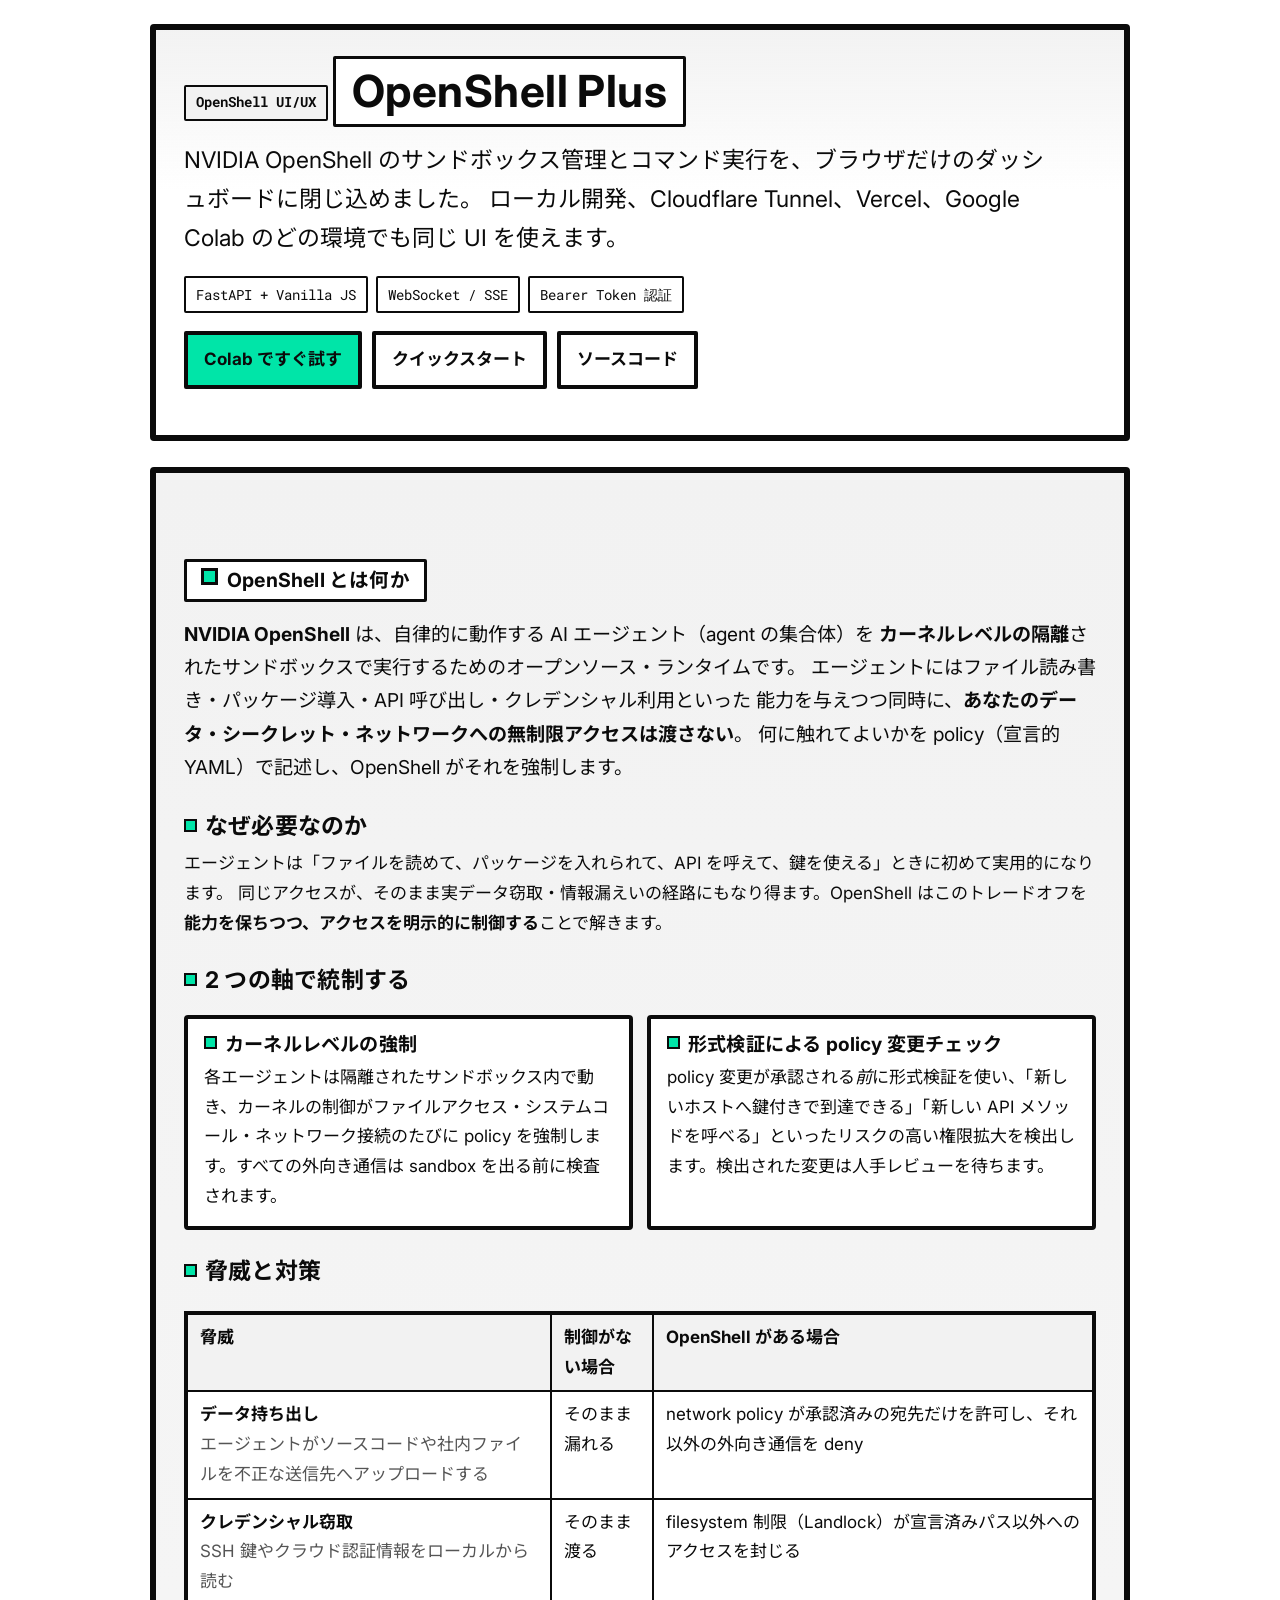
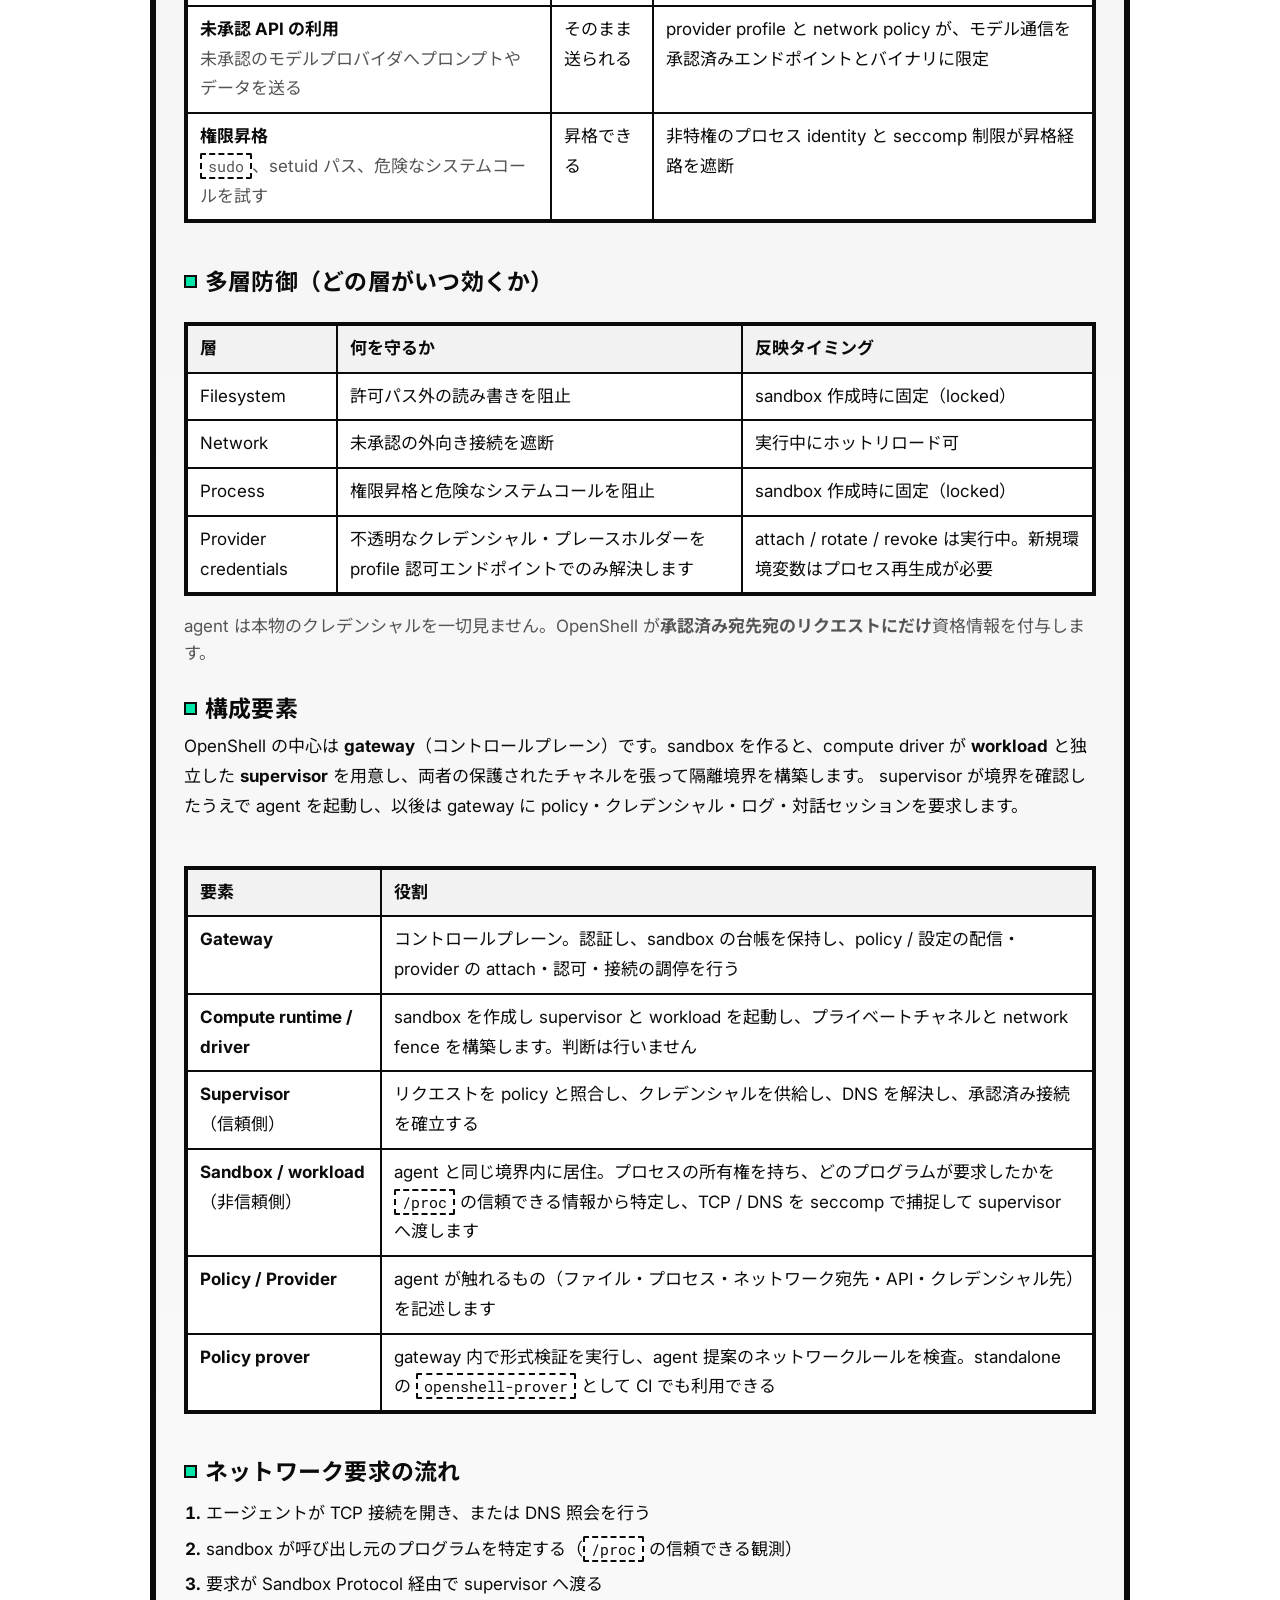
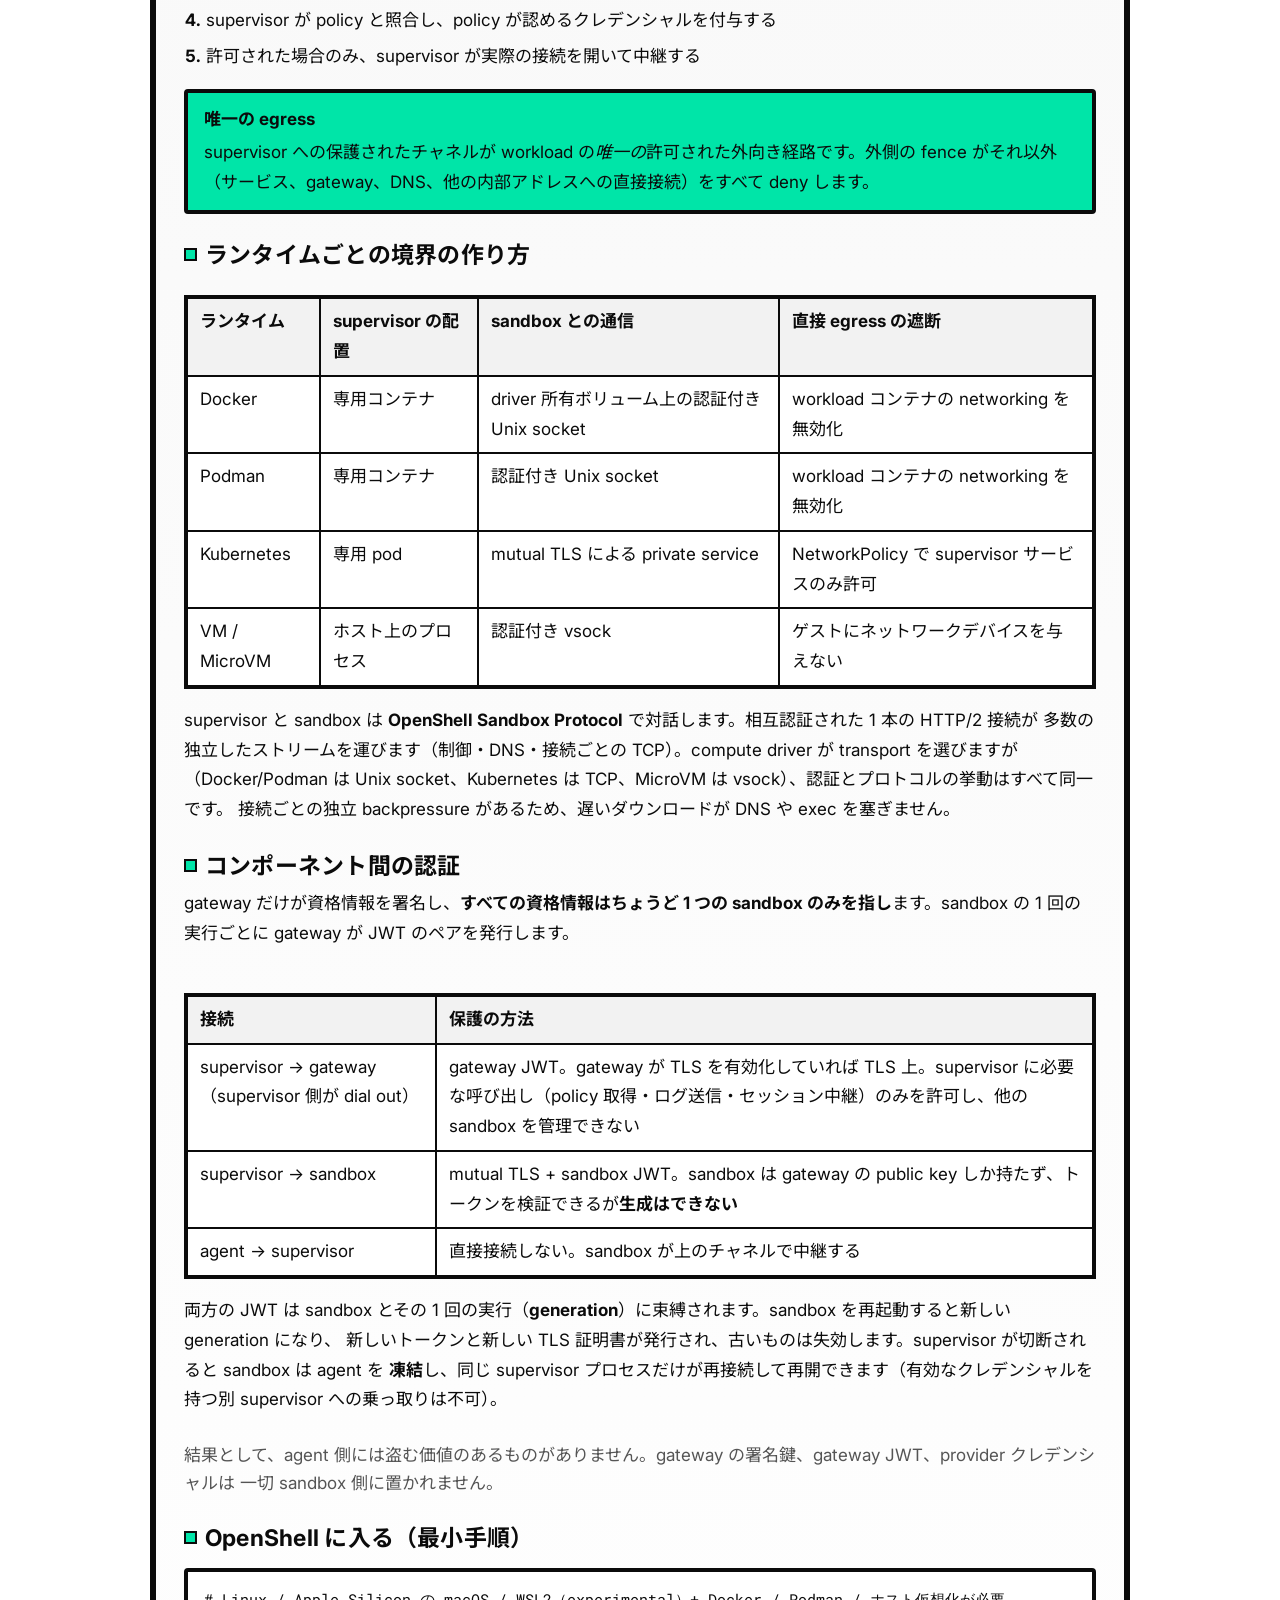
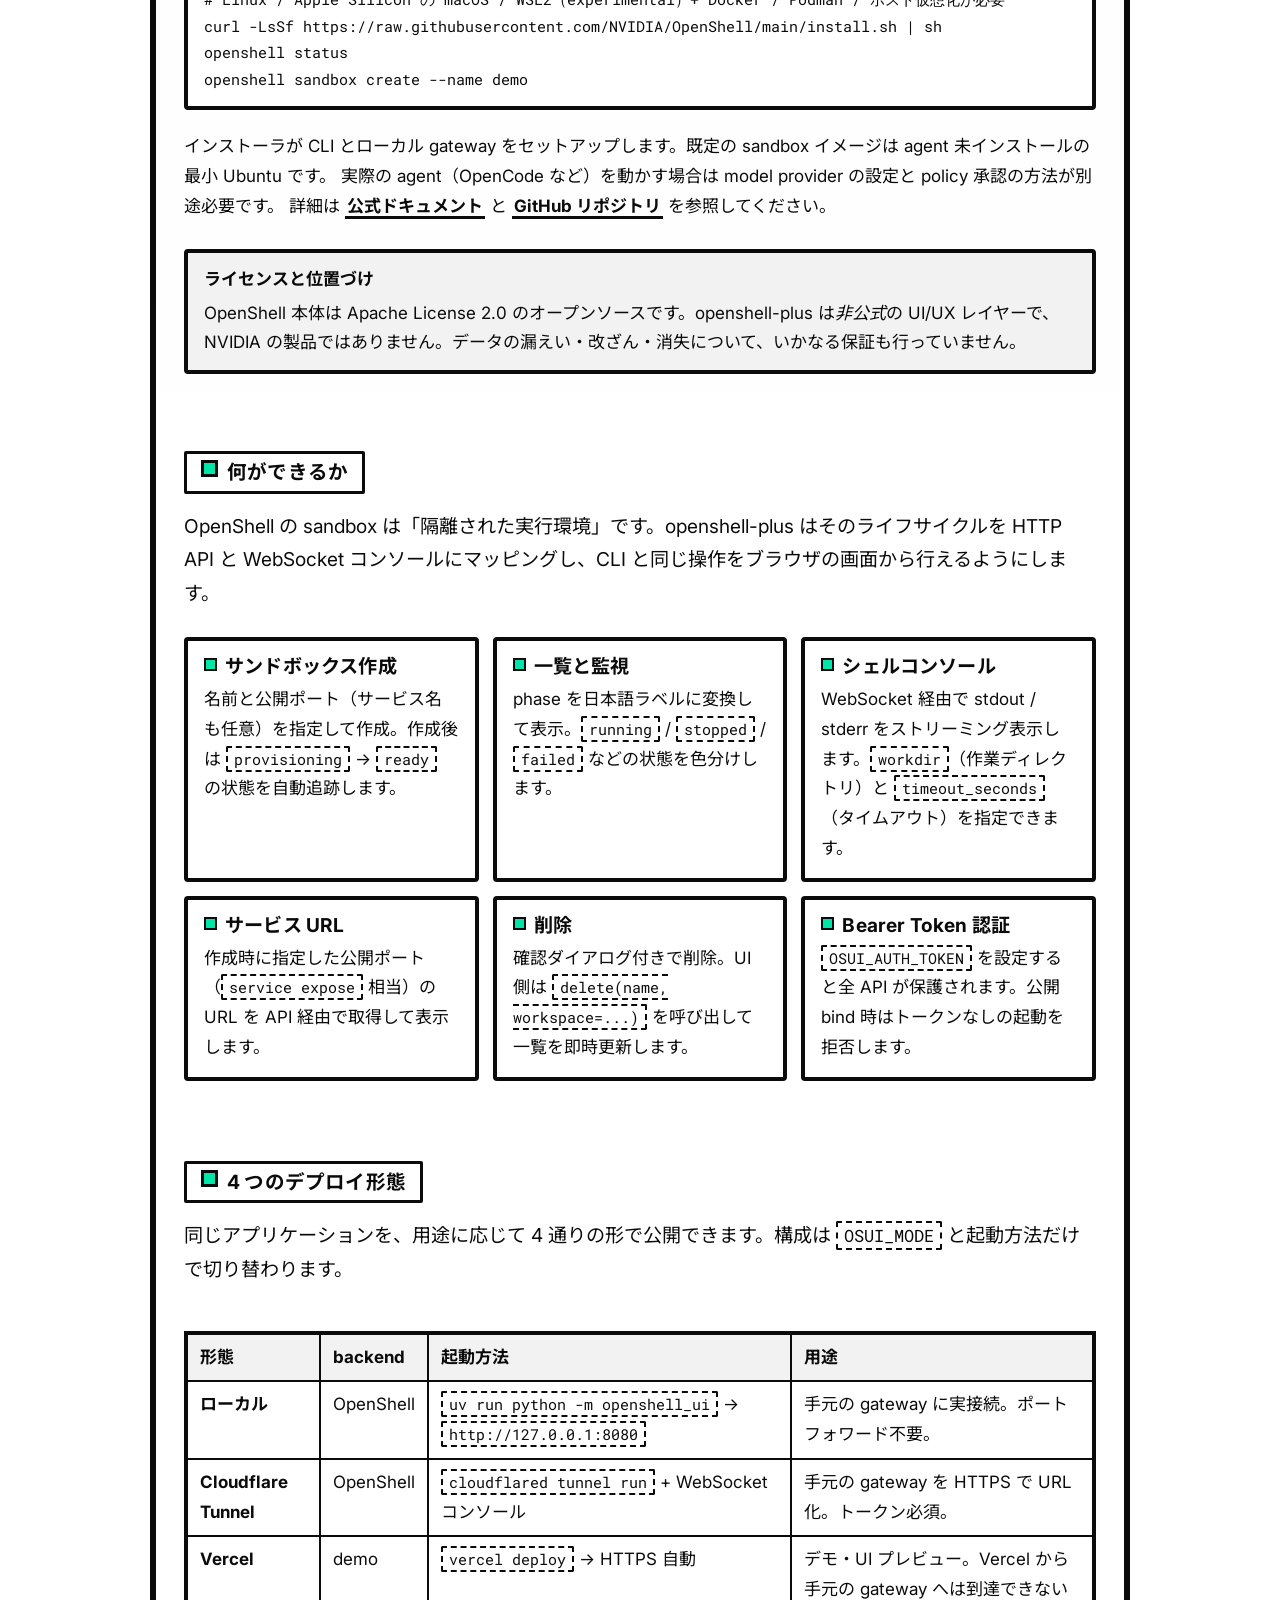
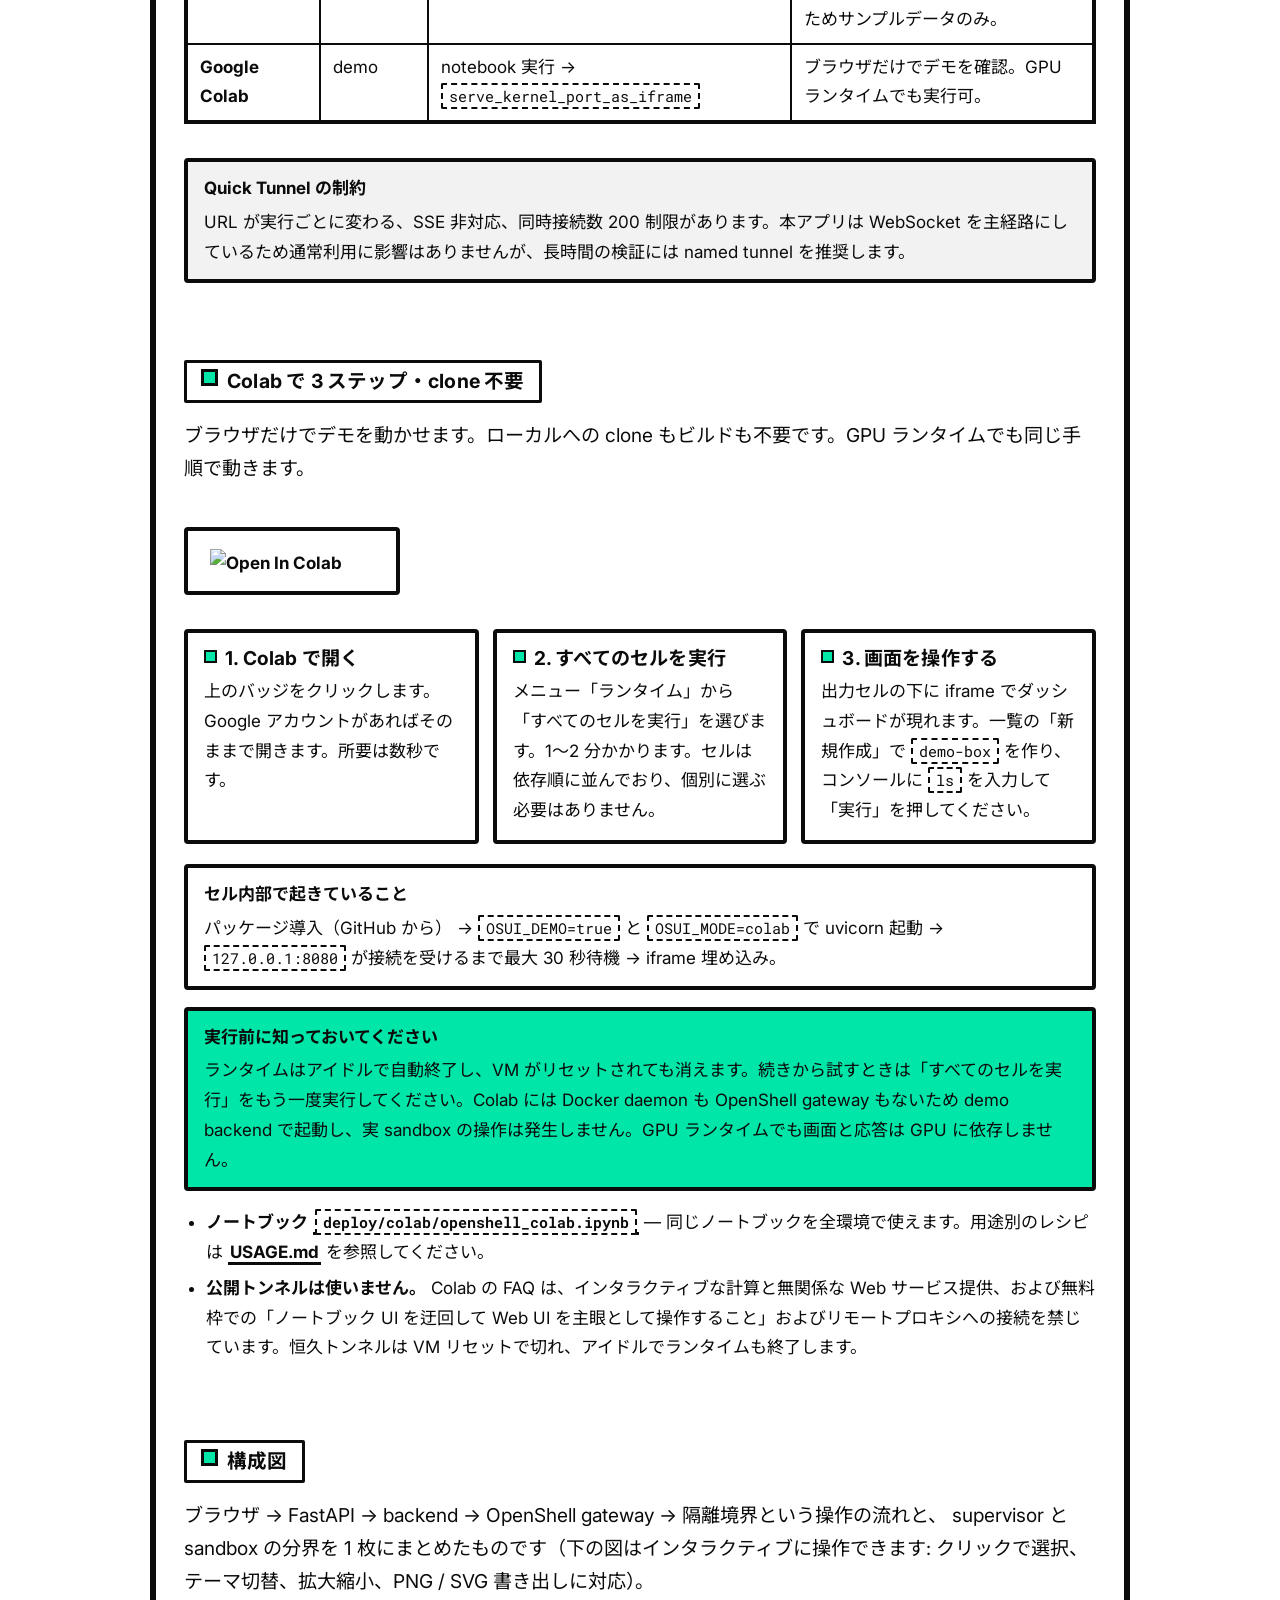
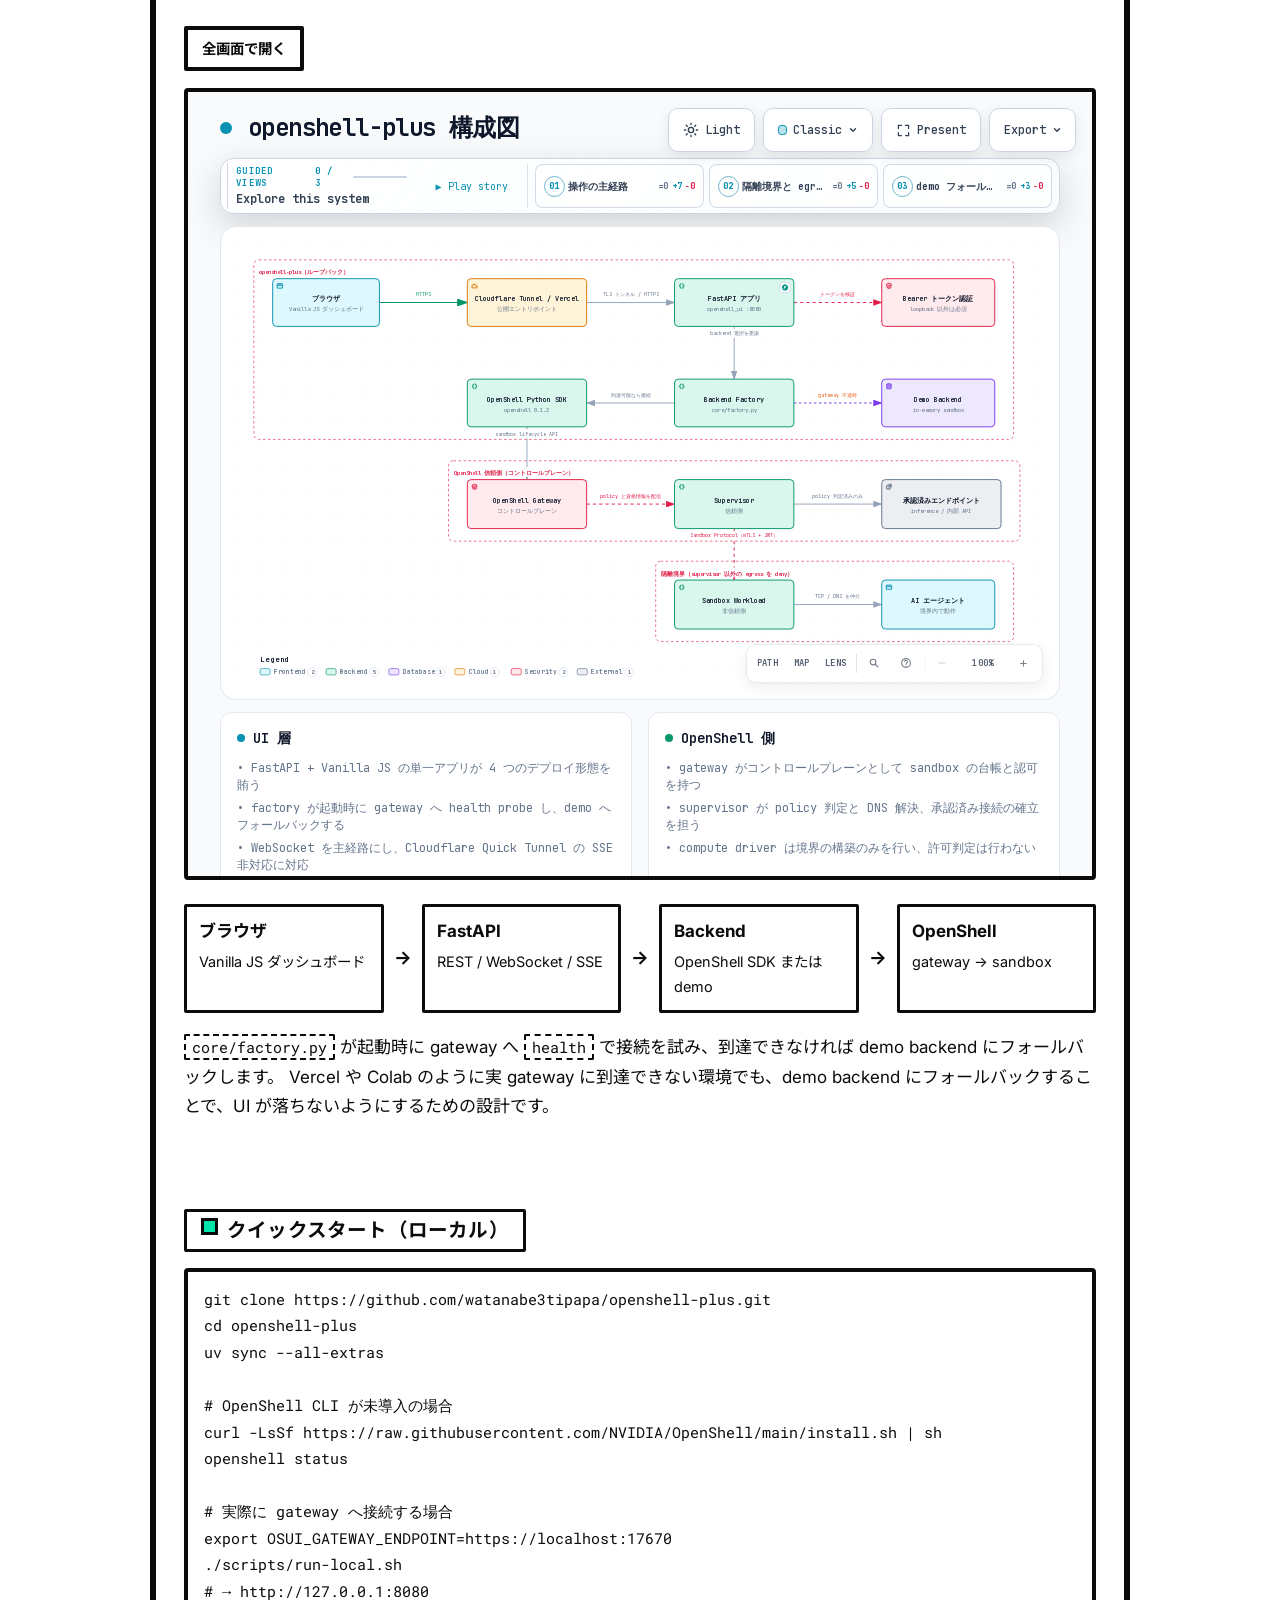
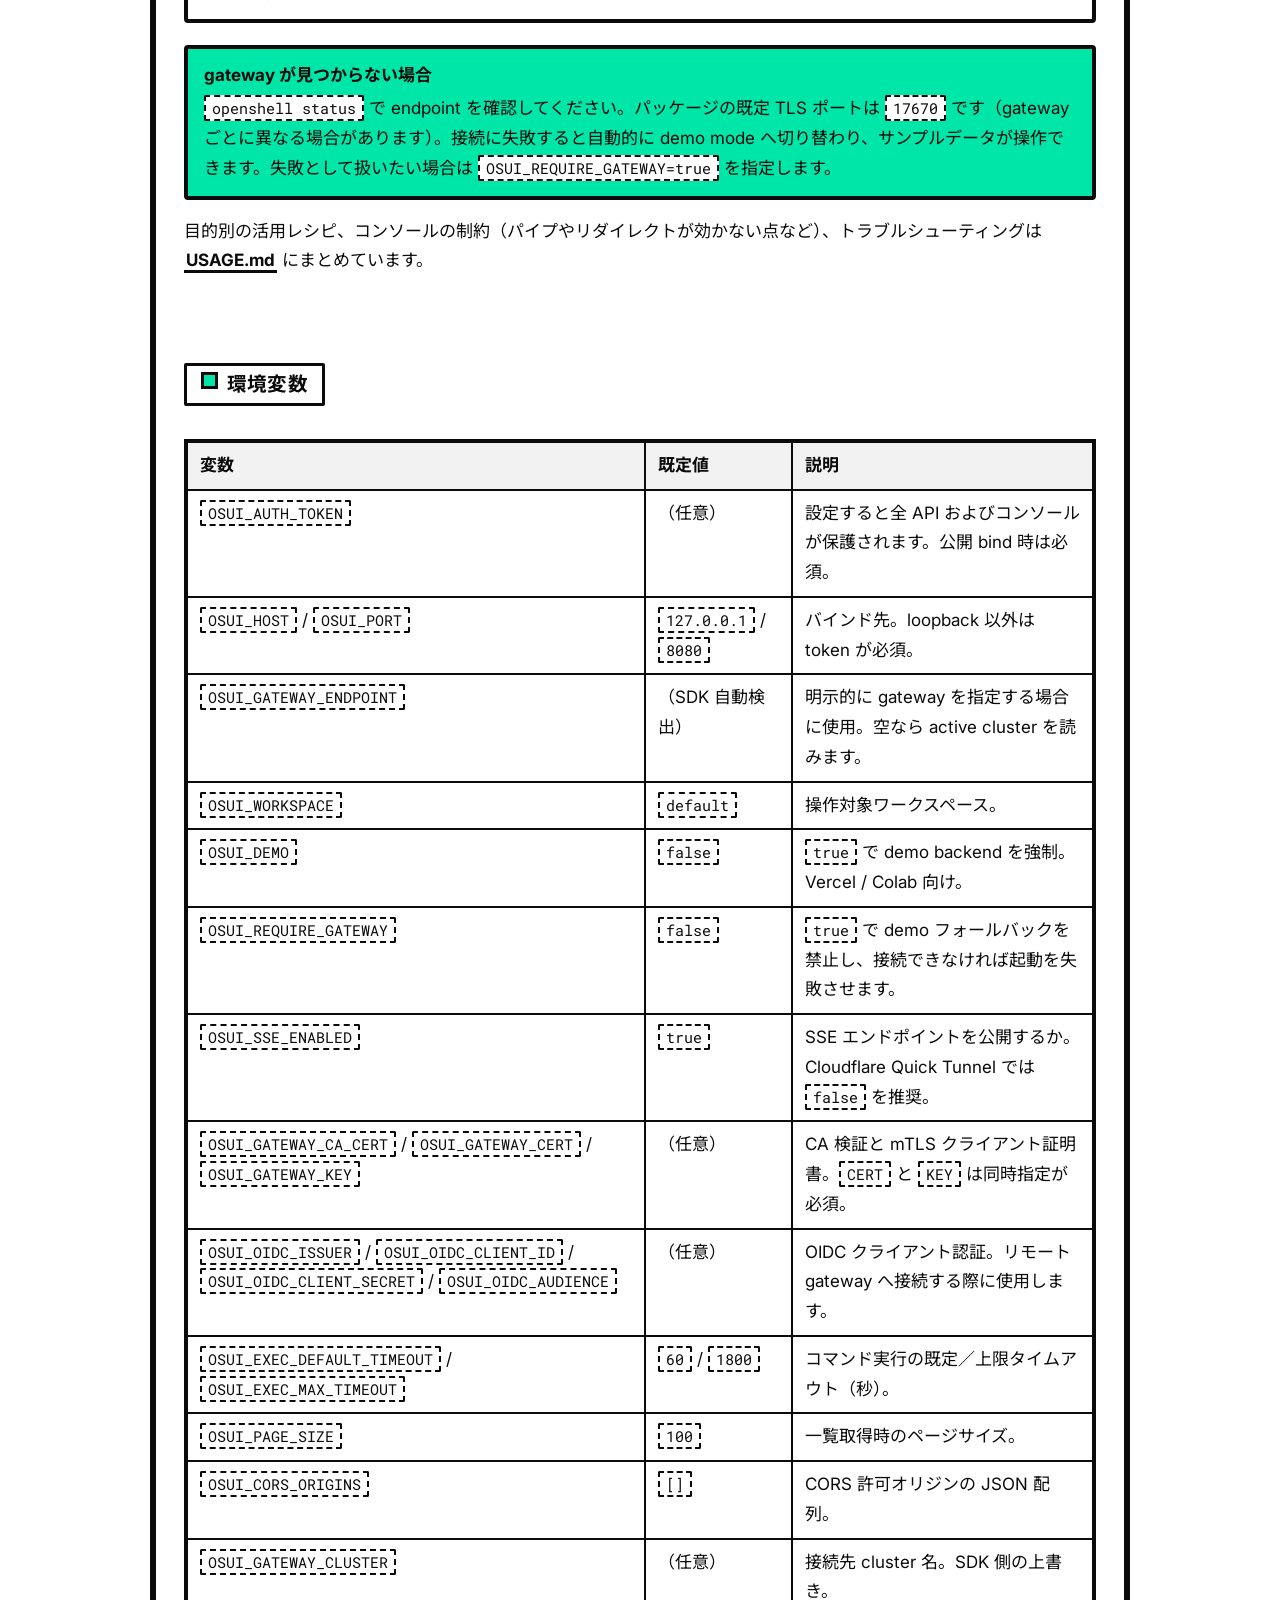
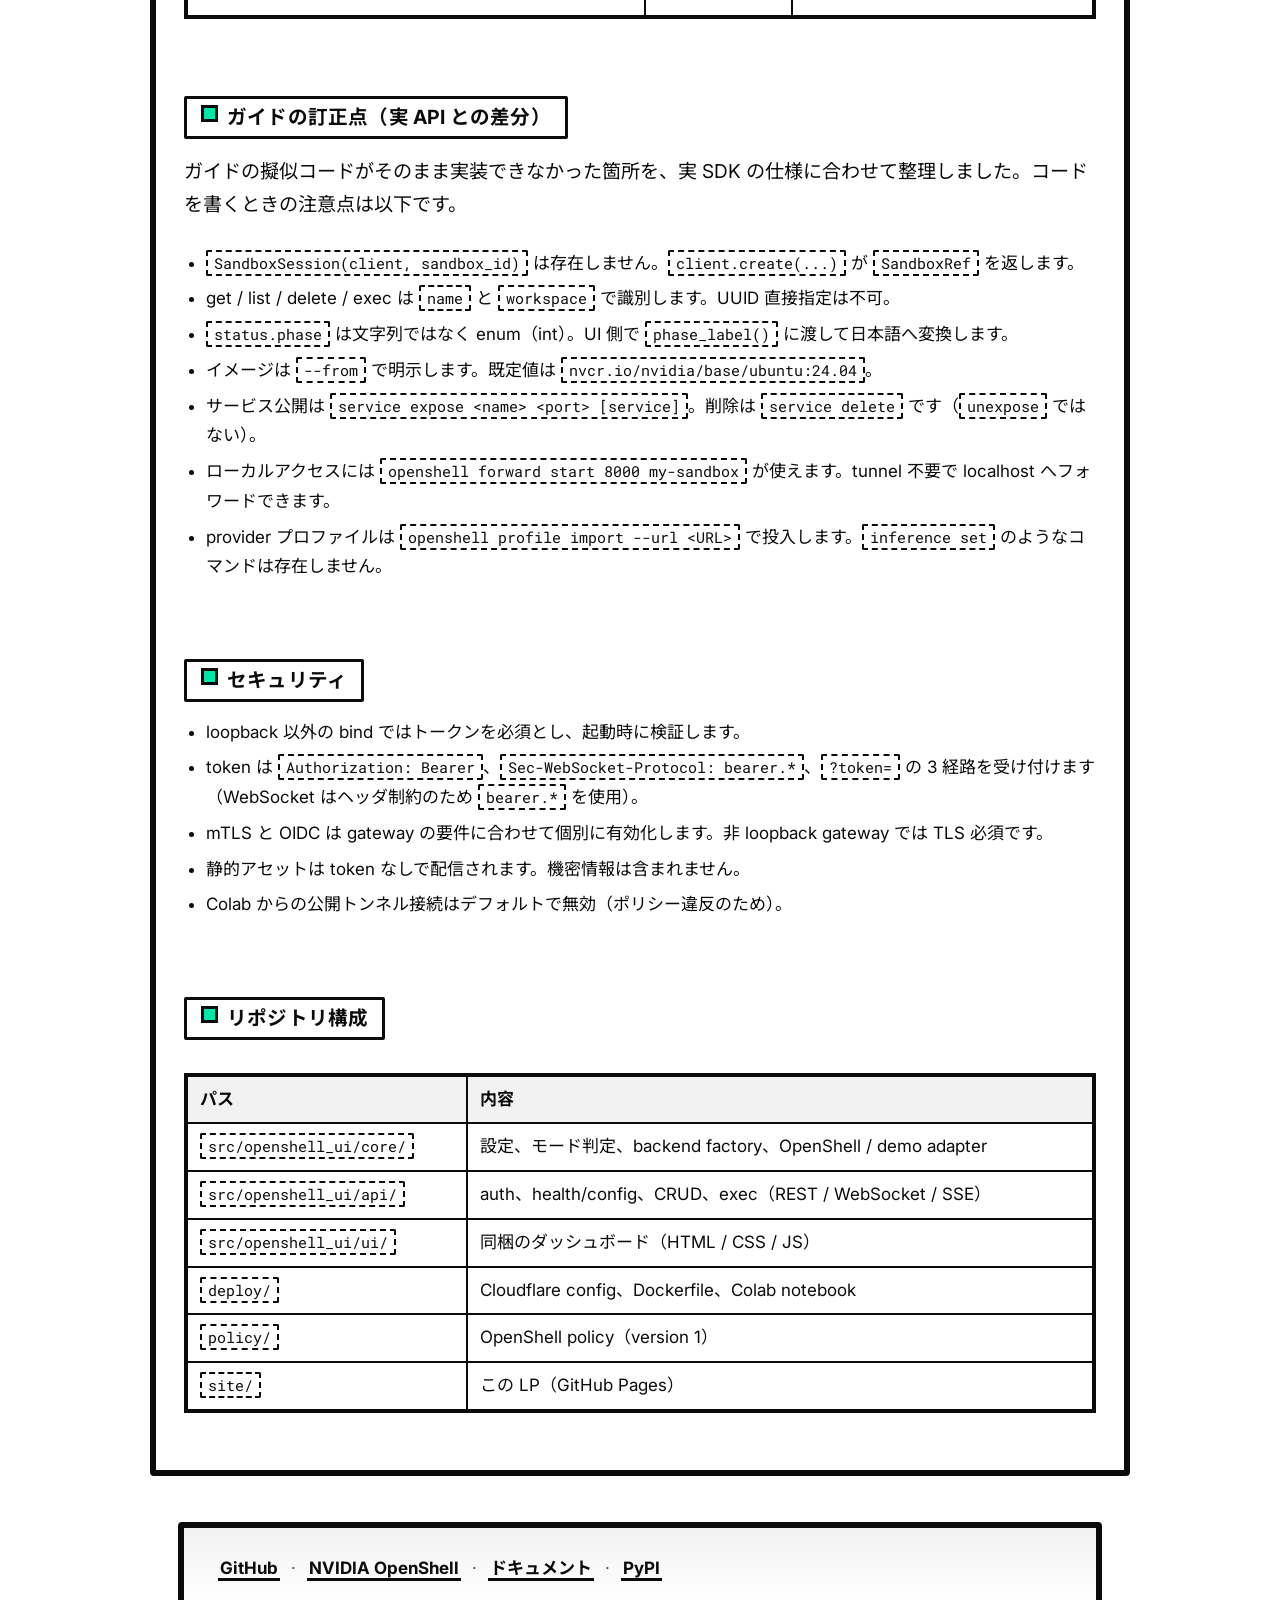
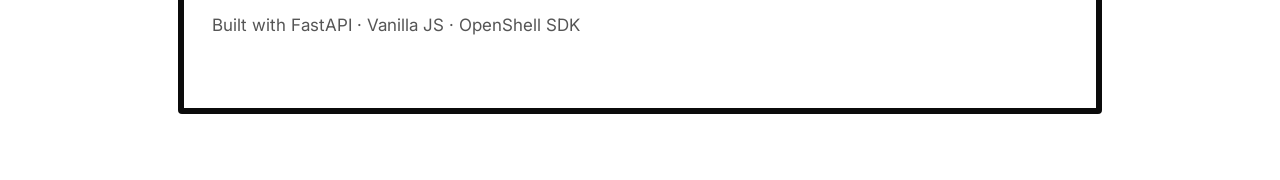
==== commit 0dd80db1: "docs: USAGE.md を追加し、Colab 導線と LP テーマを刷新 USAGE.md: - 目的別の活用レシピ（使い捨て環境、workspace、ポート公開、長時間処理、CI、policy" ====
--- a/site/index.html
+++ b/site/index.html
@@ -5,11 +5,14 @@
 <meta name="viewport" content="width=device-width, initial-scale=1.0">
 <title>OpenShell Plus — OpenShell をブラウザから操作する UI/UX</title>
 <meta name="description" content="NVIDIA OpenShell のサンドボックス管理・コマンド実行をブラウザから行える FastAPI 製ダッシュボード。ローカル / Cloudflare Tunnel / Vercel / Google Colab に対応。">
-<meta name="theme-color" content="#0b0f19">
+<meta name="theme-color" content="#ffffff">
 <meta property="og:type" content="website">
 <meta property="og:title" content="OpenShell Plus — OpenShell をブラウザから操作する UI/UX">
 <meta property="og:description" content="サンドボックスの作成・監視・シェル実行をブラウザだけで。">
 <link rel="icon" href="./favicon.svg" type="image/svg+xml">
+<link rel="preconnect" href="https://fonts.googleapis.com">
+<link rel="preconnect" href="https://fonts.gstatic.com" crossorigin>
+<link href="https://fonts.googleapis.com/css2?family=Inter:wght@400;700&family=Roboto+Mono:wght@400;700&family=Noto+Sans+JP:wght@400;700&display=swap" rel="stylesheet">
 <link rel="stylesheet" href="./style.css">
 </head>
 <body>
@@ -28,7 +31,8 @@
       <span>Bearer Token 認証</span>
     </div>
     <div class="cta">
-      <a class="btn" data-link="dashboard" href="#quickstart">クイックスタート</a>
+      <a class="btn" data-link="colab" href="https://colab.research.google.com/github/watanabe3tipapa/openshell-plus/blob/main/deploy/colab/openshell_colab.ipynb" target="_blank" rel="noopener">Colab ですぐ試す</a>
+      <a class="btn btn-ghost" data-link="dashboard" href="#quickstart">クイックスタート</a>
       <a class="btn btn-ghost" data-link="repo" href="https://github.com/watanabe3tipapa/openshell-plus" target="_blank" rel="noopener">ソースコード</a>
     </div>
   </div>
@@ -280,18 +284,40 @@
   </div>
 </section>
 
-<section>
-  <h2>Google Colab で試す</h2>
+<section id="colab">
+  <h2>Colab で 3 ステップ・clone 不要</h2>
   <p class="lead">
-    リポジトリを clone しなくても、ブラウザだけでデモを動かせます。GPU ランタイムでもそのまま実行できます。
-  </p>
-  <p>
+    ブラウザだけでデモを動かせます。ローカルへの clone もビルドも不要です。GPU ランタイムでも同じ手順で動きます。
+  </p>
+  <p class="colab-open">
     <a href="https://colab.research.google.com/github/watanabe3tipapa/openshell-plus/blob/main/deploy/colab/openshell_colab.ipynb" target="_blank" rel="noopener">
       <img alt="Open In Colab" src="https://colab.research.google.com/assets/colab-badge.svg" width="164" height="24">
     </a>
   </p>
+  <div class="cards">
+    <div class="card">
+      <h3>1. Colab で開く</h3>
+      <p>上のバッジをクリックします。Google アカウントがあればそのままで開きます。所要は数秒です。</p>
+    </div>
+    <div class="card">
+      <h3>2. すべてのセルを実行</h3>
+      <p>メニュー「ランタイム」から「すべてのセルを実行」を選びます。1〜2 分かかります。セルは依存順に並んでおり、個別に選ぶ必要はありません。</p>
+    </div>
+    <div class="card">
+      <h3>3. 画面を操作する</h3>
+      <p>出力セルの下に iframe でダッシュボードが現れます。一覧の「新規作成」で <code>demo-box</code> を作り、コンソールに <code>ls</code> を入力して「実行」を押してください。</p>
+    </div>
+  </div>
+  <div class="callout">
+    <strong>セル内部で起きていること</strong>
+    パッケージ導入（GitHub から） → <code>OSUI_DEMO=true</code> と <code>OSUI_MODE=colab</code> で uvicorn 起動 → <code>127.0.0.1:8080</code> が接続を受けるまで最大 30 秒待機 → iframe 埋め込み。
+  </div>
+  <div class="callout callout-accent">
+    <strong>実行前に知っておいてください</strong>
+    ランタイムはアイドルで自動終了し、VM がリセットされても消えます。続きから試すときは「すべてのセルを実行」をもう一度実行してください。Colab には Docker daemon も OpenShell gateway もないため demo backend で起動し、実 sandbox の操作は発生しません。GPU ランタイムでも画面と応答は GPU に依存しません。
+  </div>
   <ul>
-    <li><b>ノートブック</b> <a href="https://github.com/watanabe3tipapa/openshell-plus/blob/main/deploy/colab/openshell_colab.ipynb" target="_blank" rel="noopener"><code>deploy/colab/openshell_colab.ipynb</code></a> — セルを順に実行すると、パッケージ導入 → demo モードで起動 → ポート待機 → iframe 埋め込みまで一通り動きます。</li>
+    <li><b>ノートブック</b> <a href="https://github.com/watanabe3tipapa/openshell-plus/blob/main/deploy/colab/openshell_colab.ipynb" target="_blank" rel="noopener"><code>deploy/colab/openshell_colab.ipynb</code></a> — 同じノートブックを全環境で使えます。用途別のレシピは <a href="https://github.com/watanabe3tipapa/openshell-plus/blob/main/USAGE.md" target="_blank" rel="noopener">USAGE.md</a> を参照してください。</li>
     <li><b>公開トンネルは使いません。</b> Colab の FAQ は、インタラクティブな計算と無関係な Web サービス提供、および無料枠での「ノートブック UI を迂回して Web UI を主眼として操作すること」およびリモートプロキシへの接続を禁じています。恒久トンネルは VM リセットで切れ、アイドルでランタイムも終了します。</li>
   </ul>
 </section>
@@ -346,6 +372,10 @@
     <strong>gateway が見つからない場合</strong>
     <code>openshell status</code> で endpoint を確認してください。パッケージの既定 TLS ポートは <code>17670</code> です（gateway ごとに異なる場合があります）。接続に失敗すると自動的に demo mode へ切り替わり、サンプルデータが操作できます。失敗として扱いたい場合は <code>OSUI_REQUIRE_GATEWAY=true</code> を指定します。
   </div>
+  <p>
+    目的別の活用レシピ、コンソールの制約（パイプやリダイレクトが効かない点など）、トラブルシューティングは
+    <a href="https://github.com/watanabe3tipapa/openshell-plus/blob/main/USAGE.md">USAGE.md</a> にまとめています。
+  </p>
 </section>
 
 <section>
--- a/site/style.css
+++ b/site/style.css
@@ -1,183 +1,314 @@
+/* openshell-plus LP — brutalist theme aligned with quarto-plus (themes/site.css)
+   tokens: white ground, ink black, mint accent, 3-4px solid borders, no soft shadow */
+
 :root {
-  --bg: #0b0f19;
-  --bg-alt: #0f172a;
-  --surface: #111827;
-  --surface-raised: #1f2937;
-  --ink: #f3f4f6;
-  --muted: #9ca3af;
-  --accent: #76b900;
-  --accent-weak: rgba(118, 185, 0, 0.12);
-  --accent-glow: rgba(118, 185, 0, 0.25);
-  --line: rgba(255, 255, 255, 0.08);
-  --code-bg: #0d1117;
-  --warning: #f59e0b;
-  --warning-weak: rgba(245, 158, 11, 0.12);
-  --info: #3b82f6;
-  --info-weak: rgba(59, 130, 246, 0.12);
+  --bg: #ffffff;
+  --fg: #0b0b0b;
+  --accent: #00e5a8;
+  --muted: #f2f2f2;
+  --border: #0b0b0b;
+  --radius: 4px;
+  --ink-soft: #555555;
+  --warning: #f2f2f2;
+  --font-ui: Inter, "Noto Sans JP", "Hiragino Kaku Gothic ProN", "Hiragino Sans",
+    Meiryo, sans-serif;
+  --font-mono: ui-monospace, SFMono-Regular, Menlo, Monaco, "Roboto Mono",
+    "Noto Mono", monospace;
   --step--2: clamp(0.75rem, 0.7rem + 0.2vw, 0.875rem);
   --step--1: clamp(0.875rem, 0.8rem + 0.3vw, 1rem);
   --step-0: clamp(1rem, 0.9rem + 0.4vw, 1.125rem);
-  --step-1: clamp(1.25rem, 1.1rem + 0.7vw, 1.5rem);
-  --step-2: clamp(1.5rem, 1.2rem + 1.2vw, 2rem);
-  --step-3: clamp(1.8rem, 1.4rem + 1.8vw, 2.6rem);
+  --step-1: clamp(1.15rem, 1.05rem + 0.4vw, 1.35rem);
+  --step-2: clamp(1.3rem, 1.1rem + 0.7vw, 1.6rem);
   --space: clamp(1rem, 0.7rem + 1.2vw, 1.75rem);
-  --radius: 10px;
-  --shadow: 0 1px 2px rgba(0, 0, 0, 0.3), 0 8px 24px -10px rgba(0, 0, 0, 0.5);
 }
 
 * { box-sizing: border-box; margin: 0; padding: 0; }
 
-html { scroll-behavior: smooth; }
+html { scroll-behavior: smooth; font-size: 17px; }
 
 body {
-  font-family: "Inter", "Noto Sans JP", "Hiragino Sans", "Yu Gothic", system-ui, sans-serif;
-  background: var(--bg);
-  color: var(--ink);
+  font-family: var(--font-ui);
+  background: var(--bg);
+  color: var(--fg);
   line-height: 1.75;
-  font-size: var(--step-0);
+  font-size: 1rem;
   -webkit-font-smoothing: antialiased;
-}
-
-::selection { background: var(--accent-weak); color: var(--ink); }
-
-a { color: var(--accent); text-decoration: none; transition: opacity 0.2s; }
-a:hover { opacity: 0.85; text-decoration: underline; }
-
-h1, h2, h3 { font-weight: 700; line-height: 1.2; letter-spacing: -0.02em; }
-
-code, pre { font-family: "JetBrains Mono", ui-monospace, monospace; }
-code { font-size: 0.9em; background: var(--surface-raised); padding: 0.15rem 0.4rem; border-radius: 4px; }
+  padding: 18px 0 0;
+}
+
+::selection { background: var(--accent); color: var(--fg); }
+
+a {
+  color: var(--fg);
+  font-weight: 700;
+  text-decoration: none;
+  border-bottom: 3px solid var(--border);
+  padding: 0 2px;
+}
+a:hover { background: var(--accent); }
+
+/* ---- コンテンツ枠 ---- */
+.wrap {
+  max-width: 980px;
+  margin: 0 auto 26px;
+  padding: 26px 28px 40px;
+  border: 6px solid var(--border);
+  border-radius: var(--radius);
+  background: linear-gradient(180deg, var(--muted), transparent 40%);
+}
+
+h1, h2, h3 { font-weight: 700; line-height: 1.25; letter-spacing: 0.01em; }
+
+code, pre { font-family: var(--font-mono); }
+
+/* ---- インラインコード（破線チップ） ---- */
+code {
+  font-size: 0.88em;
+  background: var(--bg);
+  padding: 1px 6px;
+  border: 2px dashed var(--border);
+  border-radius: 2px;
+}
+
+/* ---- コードブロック ---- */
 pre {
-  background: var(--code-bg); border: 1px solid var(--line); border-radius: var(--radius);
-  padding: calc(var(--space) * 0.9); overflow-x: auto; font-size: var(--step--2);
-  line-height: 1.65; margin: 0.8rem 0 1.2rem;
-}
-pre code { background: none; padding: 0; }
-
-.wrap { max-width: 980px; margin: 0 auto; padding: 0 var(--space); }
-
-.badge {
-  display: inline-flex; align-items: center; gap: 0.5rem;
-  background: var(--accent-weak); color: var(--accent);
-  font-size: var(--step--2); font-weight: 600; letter-spacing: 0.05em; text-transform: uppercase;
-  padding: 0.35rem 0.85rem; border-radius: 999px; margin-bottom: 0.8rem;
-}
-.badge::before { content: ""; width: 6px; height: 6px; background: var(--accent); border-radius: 50%; }
-
-header {
-  background: linear-gradient(160deg, var(--bg) 0%, #0f172a 60%, var(--surface) 100%);
-  border-bottom: 1px solid var(--line);
-  padding: calc(var(--space) * 4) 0 calc(var(--space) * 2.5);
-  position: relative; overflow: hidden;
-}
-header::before {
-  content: ""; position: absolute; top: -50%; right: -10%;
-  width: 500px; height: 500px;
-  background: radial-gradient(circle, var(--accent-glow) 0%, transparent 70%);
-  pointer-events: none;
-}
-.hero-title {
-  background: linear-gradient(135deg, var(--ink) 0%, var(--accent) 100%);
-  -webkit-background-clip: text; background-clip: text;
-  -webkit-text-fill-color: transparent; margin-bottom: 0.6rem; font-size: var(--step-3);
-}
-.hero-sub { color: var(--muted); font-size: var(--step-1); max-width: 640px; line-height: 1.6; }
-.hero-meta { display: flex; gap: 1.2rem; margin-top: 1.2rem; font-size: var(--step--1); color: var(--muted); flex-wrap: wrap; }
-
-.cta { display: flex; gap: 0.7rem; margin-top: 1.6rem; flex-wrap: wrap; }
-.btn {
-  display: inline-flex; align-items: center; gap: 0.4rem;
-  background: var(--accent); color: #08130a; border: none;
-  padding: 0.6rem 1.2rem; border-radius: 8px; cursor: pointer;
-  font-weight: 700; font-size: var(--step--1); font-family: inherit;
-}
-.btn:hover { filter: brightness(1.08); text-decoration: none; }
-.btn-ghost { background: var(--surface-raised); color: var(--ink); border: 1px solid var(--line); }
-.btn[aria-disabled="true"] { opacity: 0.4; pointer-events: none; }
-
-section { padding-top: calc(var(--space) * 2.5); }
-h2 {
-  font-size: var(--step-2); margin-bottom: var(--space);
-  padding-bottom: 0.5rem; border-bottom: 1px solid var(--line);
-}
-h3 { font-size: var(--step-1); margin: 1.4rem 0 0.5rem; }
-p { margin-bottom: var(--space); }
-.lead { color: var(--muted); }
-.muted { color: var(--muted); font-size: var(--step--1); line-height: 1.5; }
-
-.cards { display: grid; grid-template-columns: repeat(auto-fit, minmax(250px, 1fr)); gap: 0.7rem; margin: 1.2rem 0; }
-.card {
-  background: var(--surface); border: 1px solid var(--line); border-radius: var(--radius);
-  padding: 1rem; transition: border-color 0.2s, transform 0.2s;
-}
-.card:hover { border-color: var(--accent); transform: translateY(-2px); }
-.card h3 { margin: 0 0 0.4rem; font-size: var(--step-0); }
-.card p { margin: 0; font-size: var(--step--1); color: var(--muted); }
-.card .tag { font-size: var(--step--2); color: var(--accent); font-weight: 600; letter-spacing: 0.04em; text-transform: uppercase; }
-
-table { width: 100%; border-collapse: collapse; margin: 1rem 0; font-size: var(--step--1); }
-th, td { padding: 0.65rem 0.8rem; text-align: left; border-bottom: 1px solid var(--line); vertical-align: top; }
-th { font-weight: 600; color: var(--accent); font-size: var(--step--2); letter-spacing: 0.02em; background: var(--surface); }
-tr:hover td { background: rgba(255, 255, 255, 0.02); }
-.table-wrap { overflow-x: auto; }
-
-.callout { border-radius: var(--radius); padding: 0.9rem 1.1rem; margin: 1rem 0; border-left: 3px solid; font-size: var(--step--1); }
-.callout strong { display: block; margin-bottom: 0.3rem; }
-.callout-info { background: var(--info-weak); border-color: var(--info); color: #bfdbfe; }
-.callout-warning { background: var(--warning-weak); border-color: var(--warning); color: #fde68a; }
-.callout-accent { background: var(--accent-weak); border-color: var(--accent); color: #d9f99d; }
-.callout a { color: inherit; text-decoration: underline; }
-
-.flow { display: flex; align-items: stretch; gap: 0.6rem; flex-wrap: wrap; margin: 1.2rem 0; }
-.flow .node {
-  flex: 1 1 170px; background: var(--surface); border: 1px solid var(--line);
-  border-radius: var(--radius); padding: 0.9rem; font-size: var(--step--2);
-}
-.flow .node b { display: block; color: var(--accent); margin-bottom: 0.3rem; font-size: var(--step--1); }
-.flow .node span { color: var(--muted); }
-.flow .arrow { align-self: center; color: var(--accent); font-size: 1.1rem; }
-
-ul, ol { margin: 0.6rem 0 1rem 1.2rem; }
-li { margin-bottom: 0.45rem; }
-li::marker { color: var(--accent); }
-
+  background: var(--bg);
+  border: 4px solid var(--border);
+  border-radius: var(--radius);
+  padding: 14px 16px;
+  overflow-x: auto;
+  font-size: var(--step--2);
+  line-height: 1.7;
+  margin: 0.9rem 0 1.3rem;
+}
+pre code { background: none; border: none; padding: 0; font-size: 0.9rem; }
 pre.steps { counter-reset: step; }
 pre.steps code { display: block; }
 
+/* ---- ヒーロー ---- */
+header { padding-top: 6px; }
+
+.badge {
+  display: inline-block;
+  font-family: var(--font-mono);
+  font-size: 0.8rem;
+  font-weight: 700;
+  padding: 4px 10px;
+  border: 2px solid var(--border);
+  background: var(--muted);
+  border-radius: 2px;
+  margin-bottom: 14px;
+}
+
+.hero-title {
+  display: inline-block;
+  margin: 0 0 14px;
+  padding: 6px 16px;
+  border: 3px solid var(--border);
+  background: var(--bg);
+  border-radius: 2px;
+  font-size: clamp(2rem, 1.4rem + 2.4vw, 2.6rem);
+  font-weight: 700;
+  line-height: 1.2;
+}
+
+.hero-sub {
+  font-size: var(--step-1);
+  max-width: 62ch;
+  margin: 0 0 18px;
+  line-height: 1.7;
+}
+
+.hero-meta {
+  display: flex;
+  gap: 8px;
+  margin: 0 0 18px;
+  font-family: var(--font-mono);
+  font-size: var(--step--2);
+  flex-wrap: wrap;
+}
+.hero-meta span {
+  padding: 4px 10px;
+  border: 2px solid var(--border);
+  background: var(--bg);
+  border-radius: 2px;
+}
+
+.cta { display: flex; gap: 10px; margin: 18px 0 6px; flex-wrap: wrap; }
+.btn {
+  display: inline-block;
+  padding: 10px 16px;
+  border: 4px solid var(--border);
+  background: var(--accent);
+  color: var(--fg);
+  border-radius: 2px;
+  font-weight: 700;
+  font-family: var(--font-ui);
+  font-size: var(--step--1);
+  text-decoration: none;
+  border-bottom-width: 4px;
+}
+.btn:hover { background: var(--fg); color: var(--bg); }
+.btn img { display: block; }
+.btn.btn-ghost { background: var(--bg); color: var(--fg); }
+.btn.btn-ghost:hover { background: var(--accent); color: var(--fg); }
+.btn[aria-disabled="true"] { opacity: 0.4; pointer-events: none; }
+
+/* ---- セクション ---- */
+section { padding-top: 26px; }
+
+/* スティッカーボックス + アクセント四角 */
+h2 {
+  display: table;
+  padding: 6px 14px;
+  margin: 34px 0 16px;
+  border: 3px solid var(--border);
+  background: var(--bg);
+  border-radius: 2px;
+  font-size: 1.15rem;
+  font-weight: 700;
+}
+h2::before {
+  content: "";
+  display: inline-block;
+  width: 11px;
+  height: 11px;
+  margin-right: 9px;
+  vertical-align: 2px;
+  background: var(--accent);
+  border: 3px solid var(--border);
+}
+
+h3 { font-size: var(--step-1); margin: 1.6rem 0 0.5rem; }
+h3::before {
+  content: "";
+  display: inline-block;
+  width: 9px;
+  height: 9px;
+  margin-right: 8px;
+  vertical-align: 2px;
+  background: var(--accent);
+  border: 2px solid var(--border);
+}
+
+p { margin-bottom: var(--space); }
+.lead { font-size: var(--step-0); }
+.muted { color: var(--ink-soft); font-size: var(--step--1); line-height: 1.6; }
+
+/* ---- カード ---- */
+.cards {
+  display: grid;
+  grid-template-columns: repeat(auto-fit, minmax(240px, 1fr));
+  gap: 14px;
+  margin: 1.2rem 0;
+}
+.card {
+  background: var(--bg);
+  border: 4px solid var(--border);
+  border-radius: var(--radius);
+  padding: 14px 16px;
+}
+.card:hover { background: var(--muted); }
+.card h3 { margin: 0 0 6px; font-size: var(--step-0); }
+.card p { margin: 0; font-size: var(--step--1); }
+.card .tag {
+  display: inline-block;
+  font-family: var(--font-mono);
+  font-size: var(--step--2);
+  font-weight: 700;
+  padding: 2px 8px;
+  border: 2px solid var(--border);
+  background: var(--accent);
+  border-radius: 2px;
+  margin-bottom: 8px;
+}
+
+/* ---- テーブル ---- */
+.table-wrap { overflow-x: auto; }
+table {
+  width: 100%;
+  border: 4px solid var(--border);
+  border-collapse: collapse;
+  background: var(--bg);
+  margin: 1rem 0;
+  font-size: 1rem;
+}
+th, td {
+  border: 2px solid var(--border);
+  padding: 8px 12px;
+  text-align: left;
+  vertical-align: top;
+}
+th { background: var(--muted); font-weight: 700; }
+tr:hover td { background: var(--muted); }
+
+/* ---- コールアウト ---- */
+.callout {
+  border: 4px solid var(--border);
+  border-left-width: 4px;
+  border-radius: var(--radius);
+  padding: 12px 16px;
+  margin: 1rem 0;
+  background: var(--bg);
+  font-size: var(--step--1);
+}
+.callout strong { display: block; margin-bottom: 4px; }
+.callout-info { background: var(--muted); }
+.callout-warning { background: var(--muted); }
+.callout-accent { background: var(--accent); }
+.callout a { border-bottom-width: 2px; }
+.callout a:hover { background: var(--fg); color: var(--bg); }
+
+/* ---- フロー図 ---- */
+.flow { display: flex; align-items: stretch; gap: 10px; flex-wrap: wrap; margin: 1.2rem 0; }
+.flow .node {
+  flex: 1 1 170px;
+  background: var(--bg);
+  border: 3px solid var(--border);
+  border-radius: 2px;
+  padding: 10px 12px;
+  font-size: var(--step--2);
+}
+.flow .node b { display: block; margin-bottom: 2px; font-size: var(--step--1); }
+.flow .arrow { align-self: center; font-size: 1.1rem; font-weight: 700; }
+
+/* ---- リスト ---- */
+ul, ol { margin: 0.7rem 0 1rem 1.3rem; }
+li { margin: 6px 0; }
+li::marker { font-weight: 700; }
+
+/* ---- Colab 導線 ---- */
+.colab-open {
+  display: inline-block;
+  padding: 18px 22px;
+  margin: 14px 0;
+  border: 4px solid var(--border);
+  background: var(--bg);
+  border-radius: var(--radius);
+}
+.colab-open a { border: 0; padding: 0; background: none; }
+.colab-open a:hover { background: var(--accent); }
+.colab-open img { display: block; }
+
 footer {
-  border-top: 1px solid var(--line); margin-top: calc(var(--space) * 4);
-  padding: var(--space) 0 calc(var(--space) * 3); text-align: center;
-  color: var(--muted); font-size: var(--step--1);
-}
-footer a { margin: 0 0.5rem; }
-
-@media (max-width: 600px) {
-  .flow .arrow { display: none; }
-}
-
-@media (prefers-reduced-motion: reduce) {
-  html { scroll-behavior: auto; }
-  .card { transition: none; }
-}
-
-@media print {
-  body { background: #fff; color: #111; }
-  header::before, .cta { display: none; }
-  .hero-title { background: none; -webkit-text-fill-color: #111; color: #111; }
-  pre { background: #f5f5f5; border-color: #ddd; }
-}
+  max-width: 980px;
+  margin: 0 auto;
+  padding: 20px 28px 40px;
+  color: var(--ink-soft);
+  font-size: var(--step--1);
+}
+footer a { margin: 0 0.35rem; }
 
 /* ---- 構成図（Archify 生成 HTML の埋め込み） ---- */
 .diagram-frame {
   position: relative;
   width: 100%;
   height: clamp(560px, 88vh, 940px);
-  border: 1px solid var(--line);
+  border: 4px solid var(--border);
   border-radius: var(--radius);
   overflow: hidden;
   background: #0d1117;
   margin: 1rem 0 1.4rem;
-  box-shadow: var(--shadow);
 }
 .diagram-frame iframe {
   display: block;
@@ -187,14 +318,31 @@
 }
 .diagram-actions {
   display: flex;
-  gap: 0.6rem;
+  gap: 10px;
   flex-wrap: wrap;
   margin: 0.4rem 0 0.8rem;
 }
 .diagram-actions .btn {
   font-size: var(--step--2);
-  padding: 0.4rem 0.9rem;
-}
-@media (max-width: 700px) {
+  padding: 6px 14px;
+}
+
+@media (max-width: 640px) {
+  body { padding-top: 14px; }
+  .wrap { margin: 0 14px; padding: 20px 16px 30px; border-width: 4px; }
+  .hero-title { font-size: 2rem; }
+  .cta { flex-direction: column; align-items: stretch; }
+  .flow .arrow { display: none; }
   .diagram-frame { height: 78vh; }
-}
+  table { display: block; overflow-x: auto; }
+}
+
+@media (prefers-reduced-motion: reduce) {
+  html { scroll-behavior: auto; }
+}
+
+@media print {
+  body { padding-top: 0; }
+  .wrap, footer { border: none; margin: 0; padding: 0; background: none; }
+  .btn, .diagram-actions { display: none; }
+}
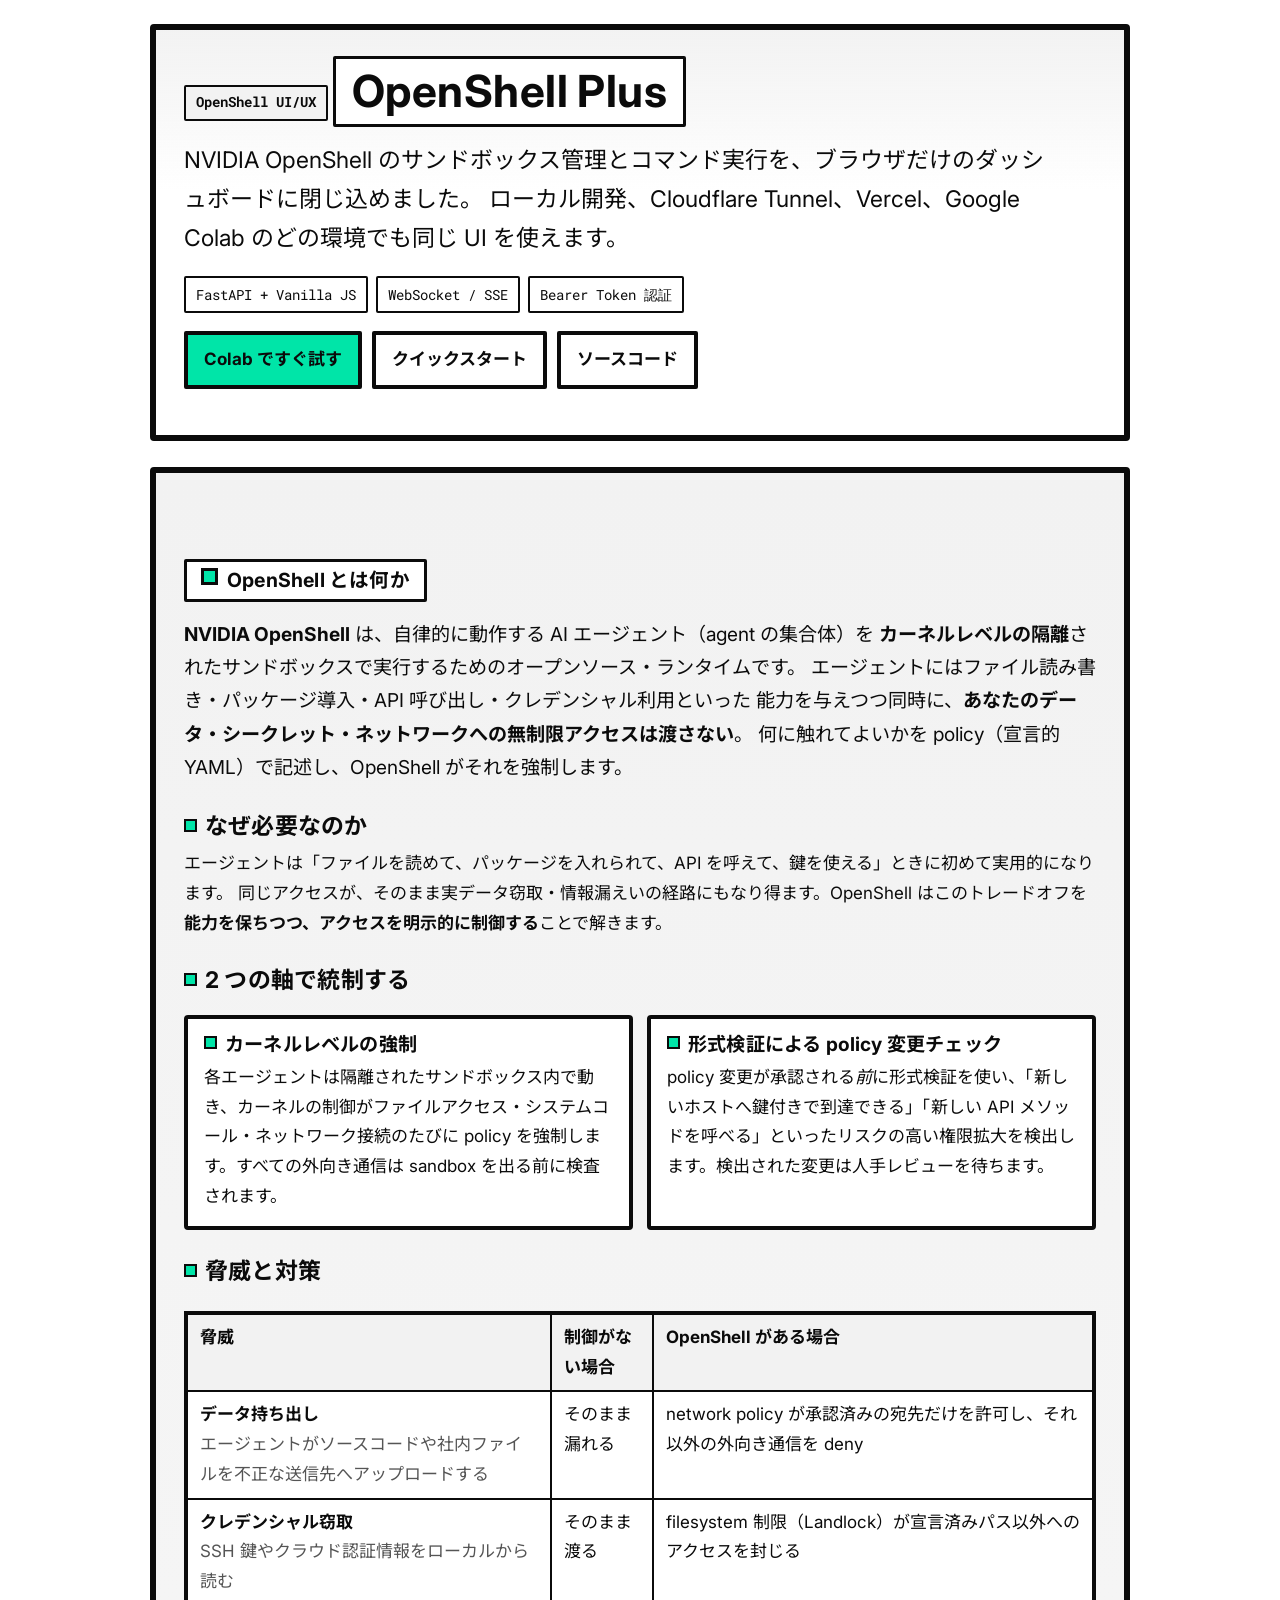
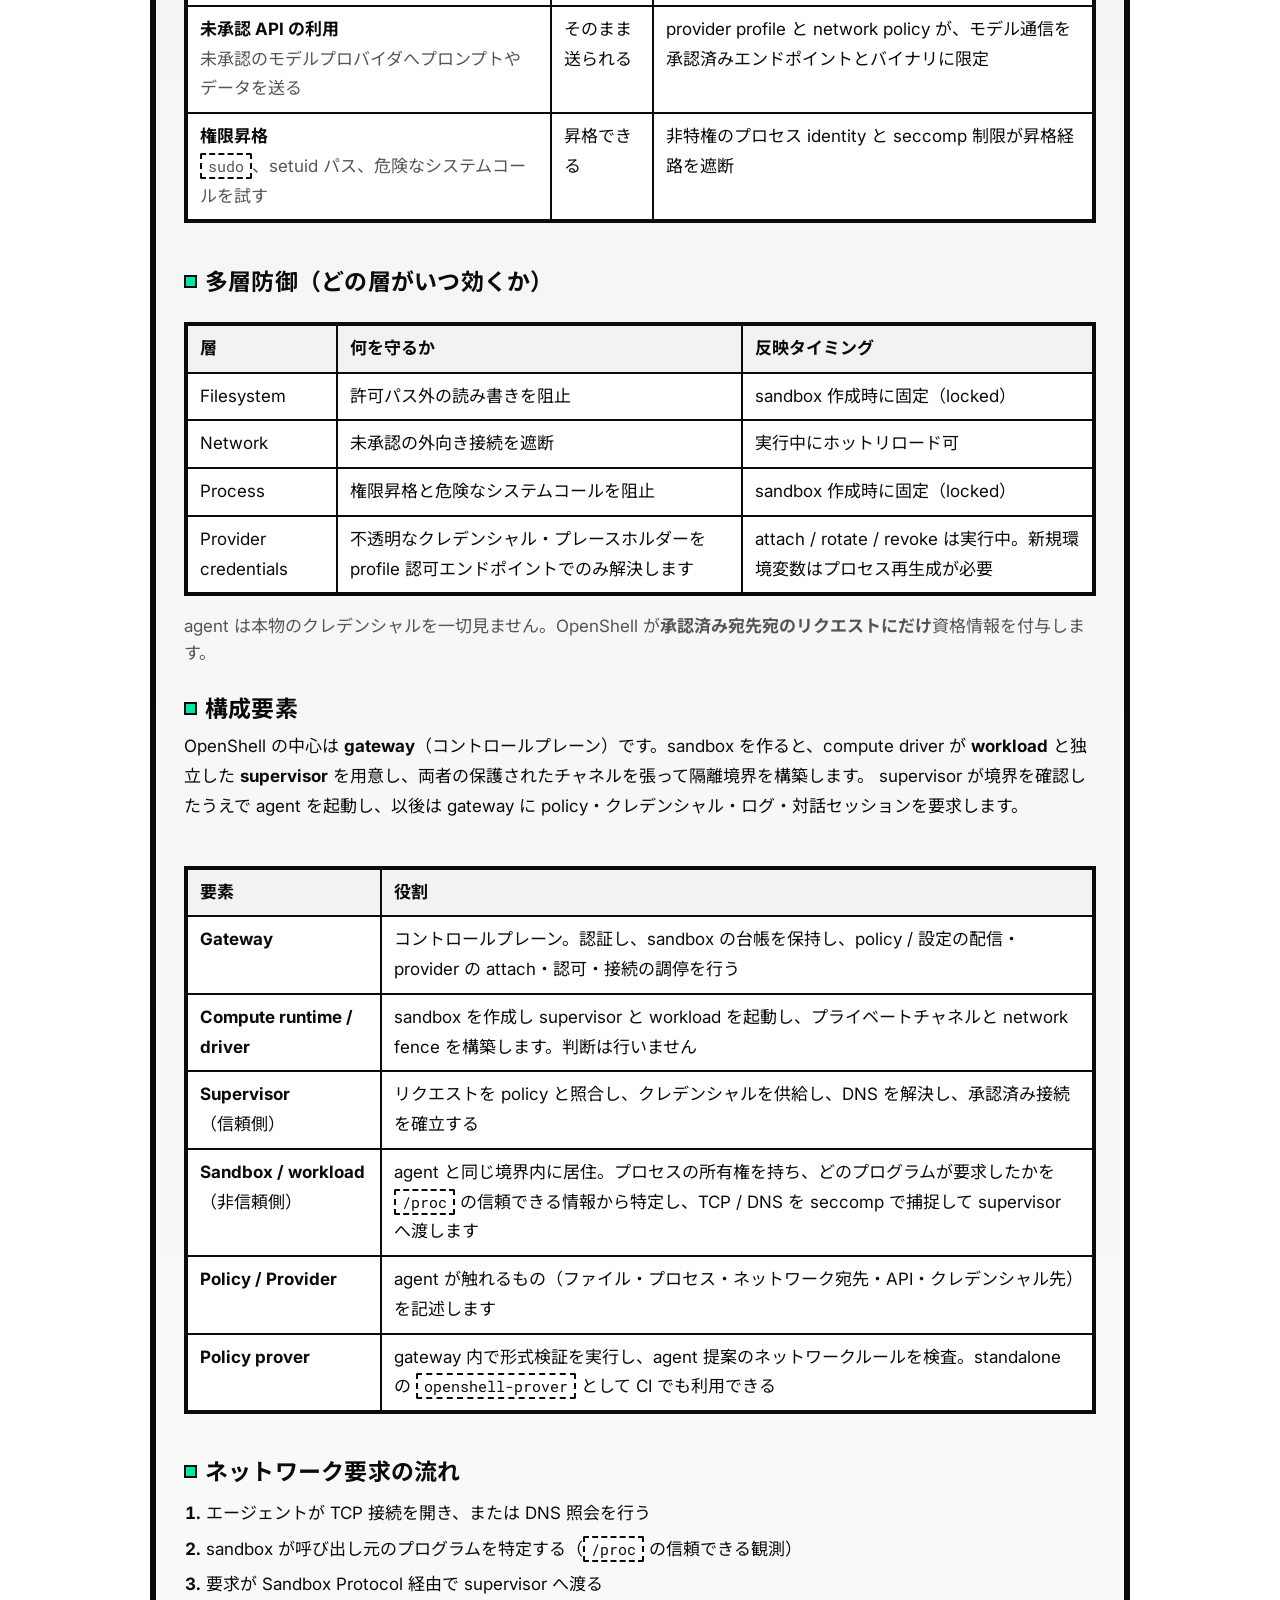
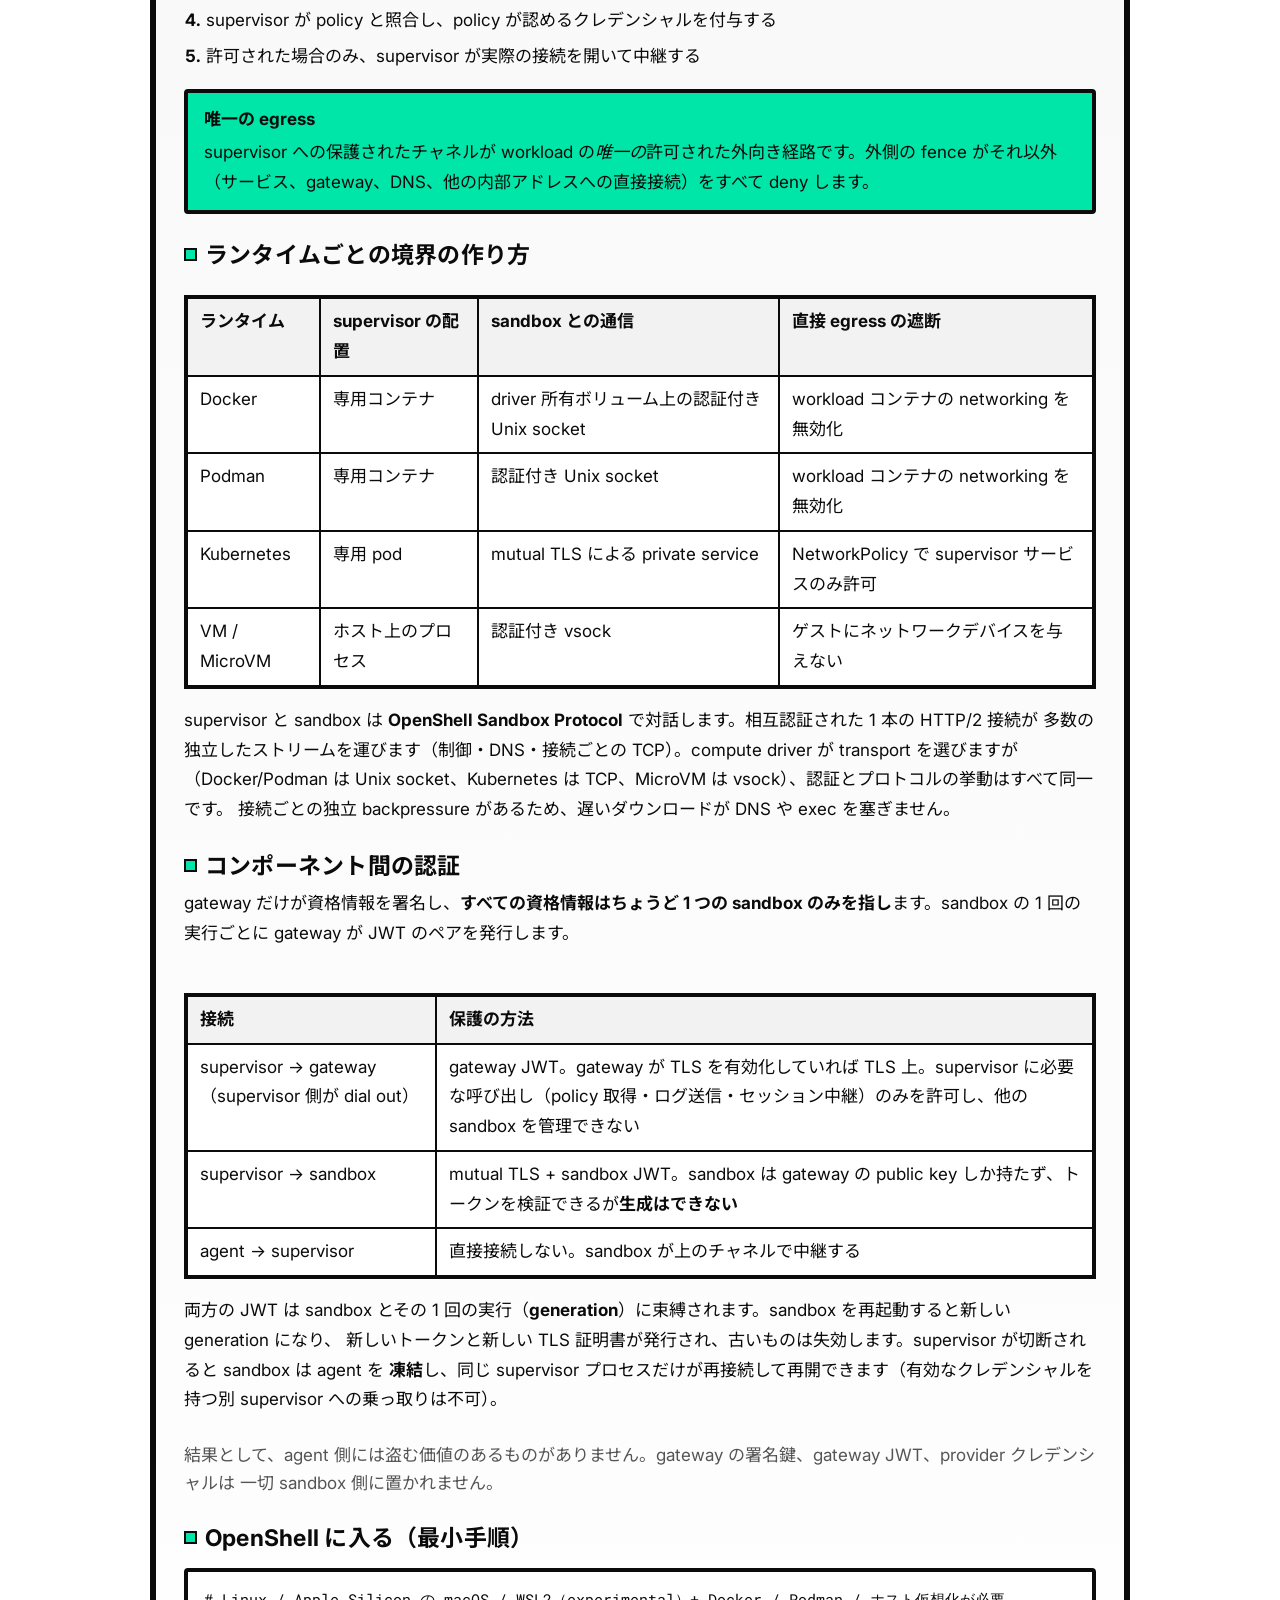
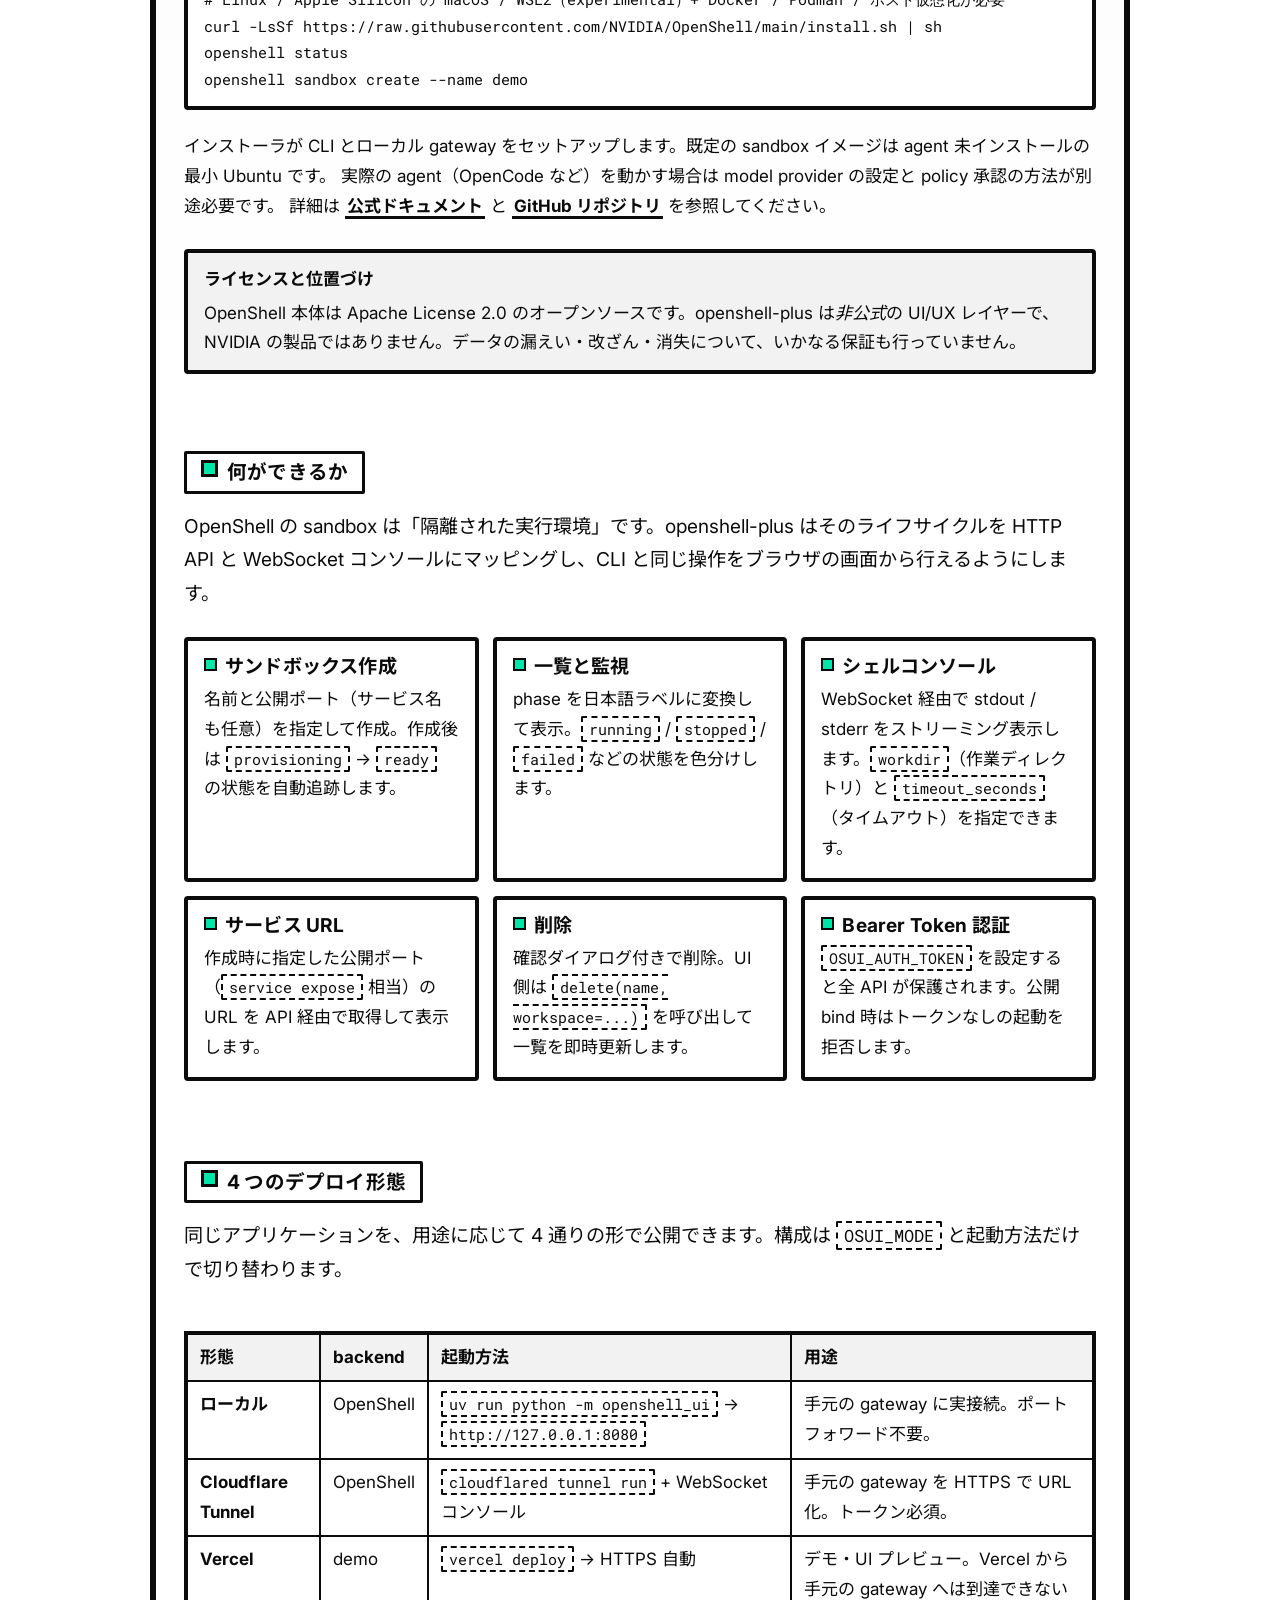
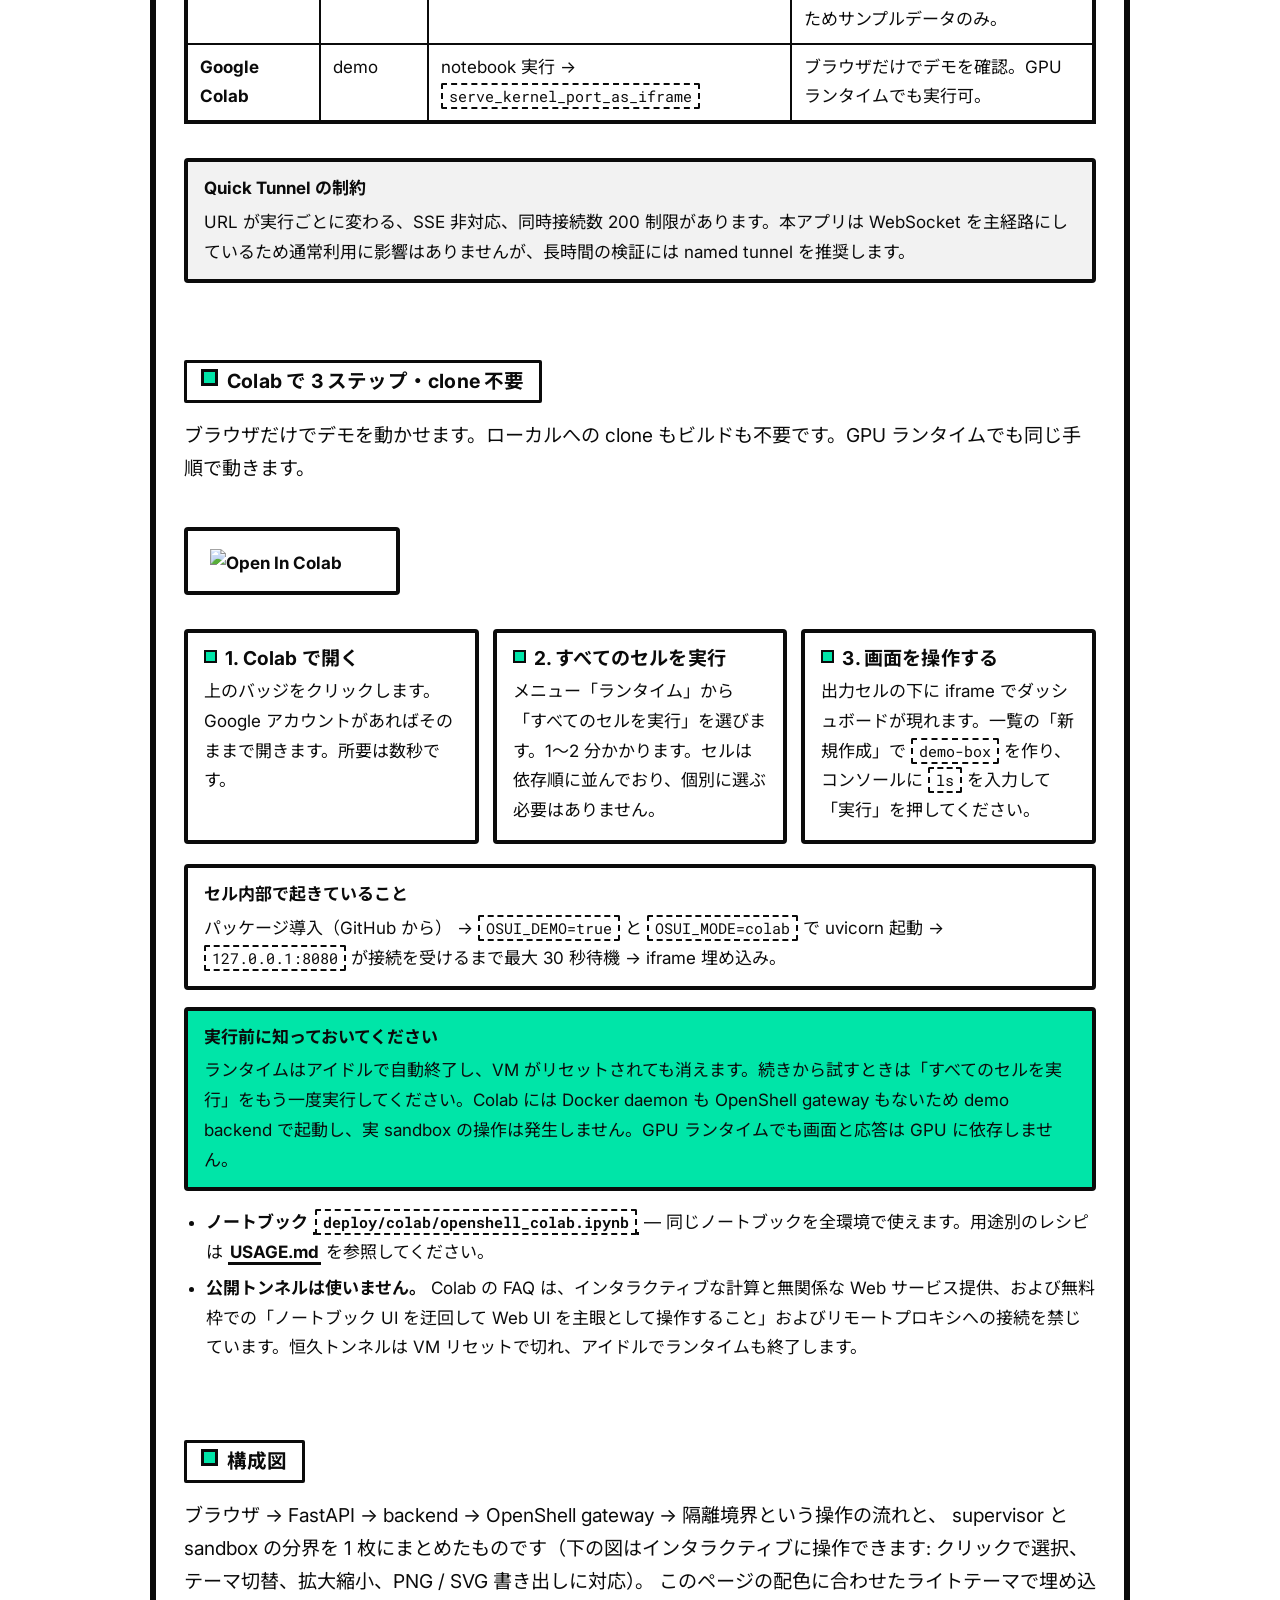
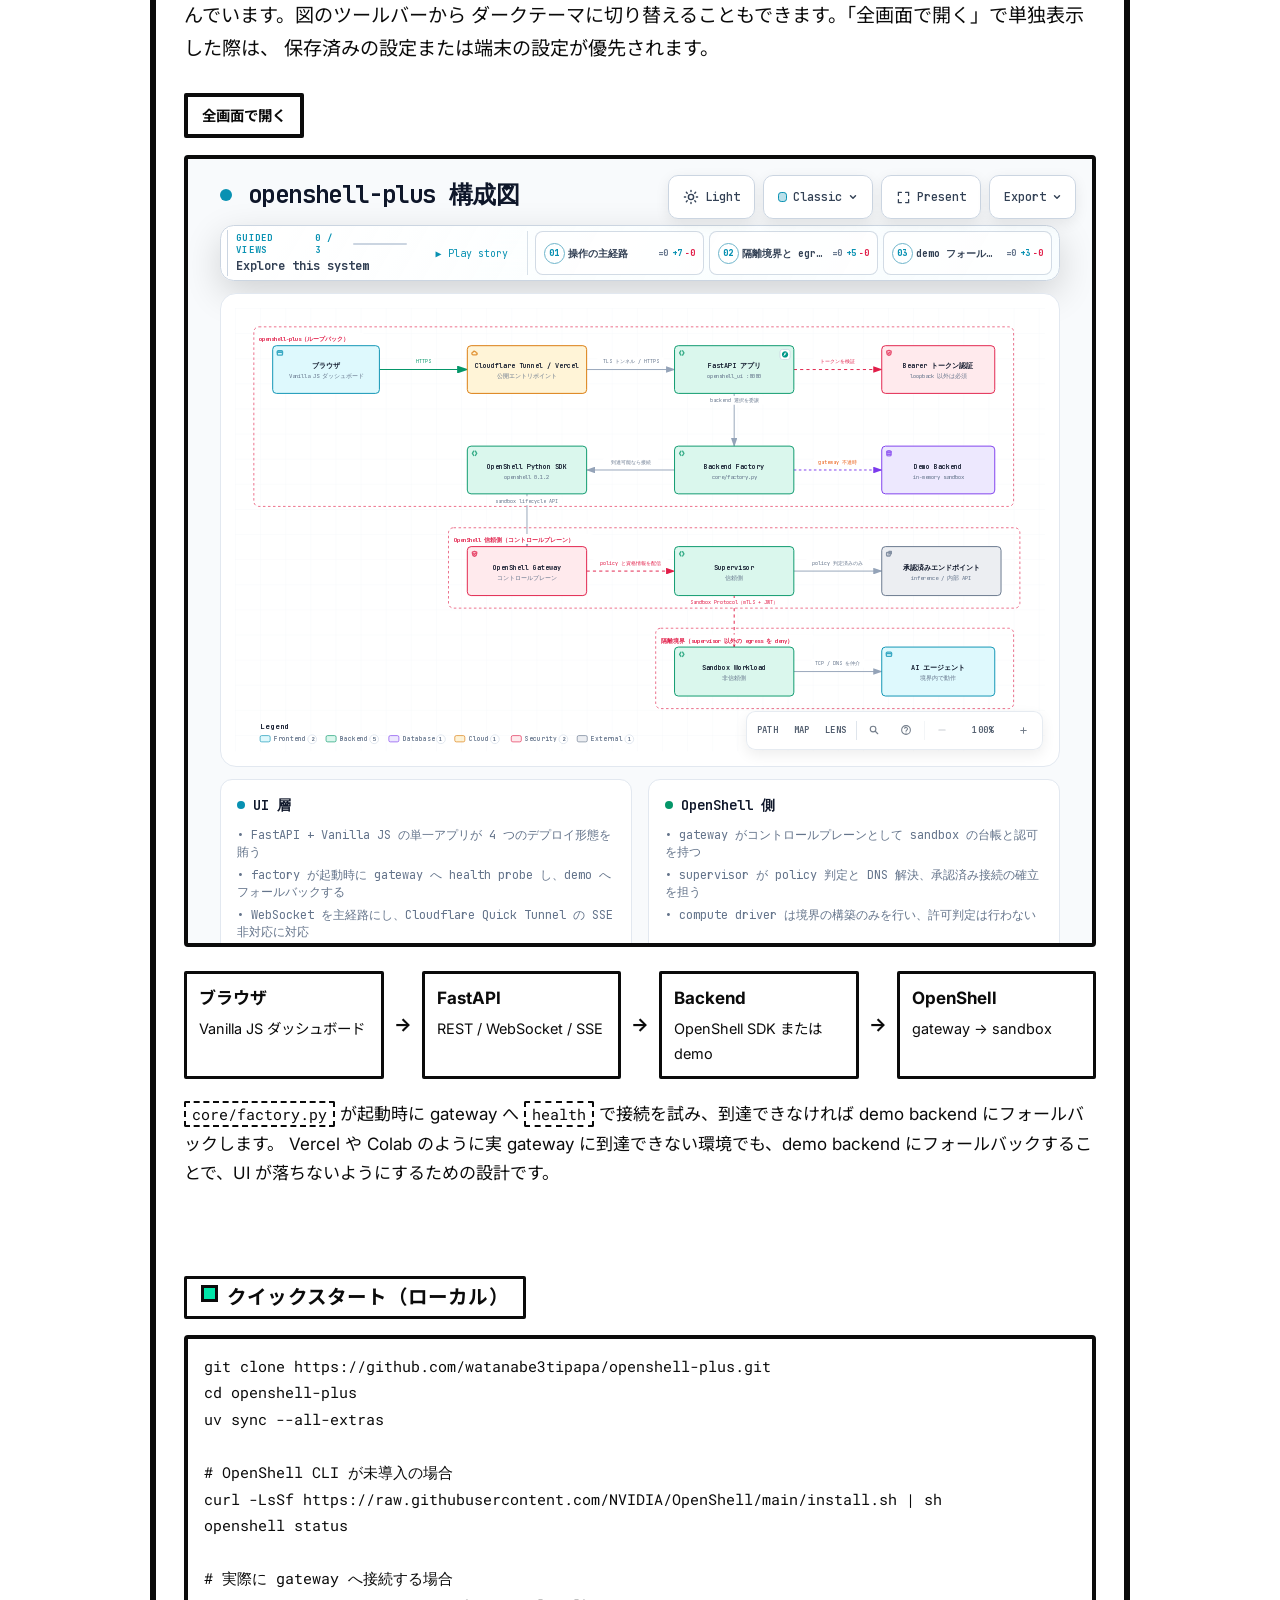
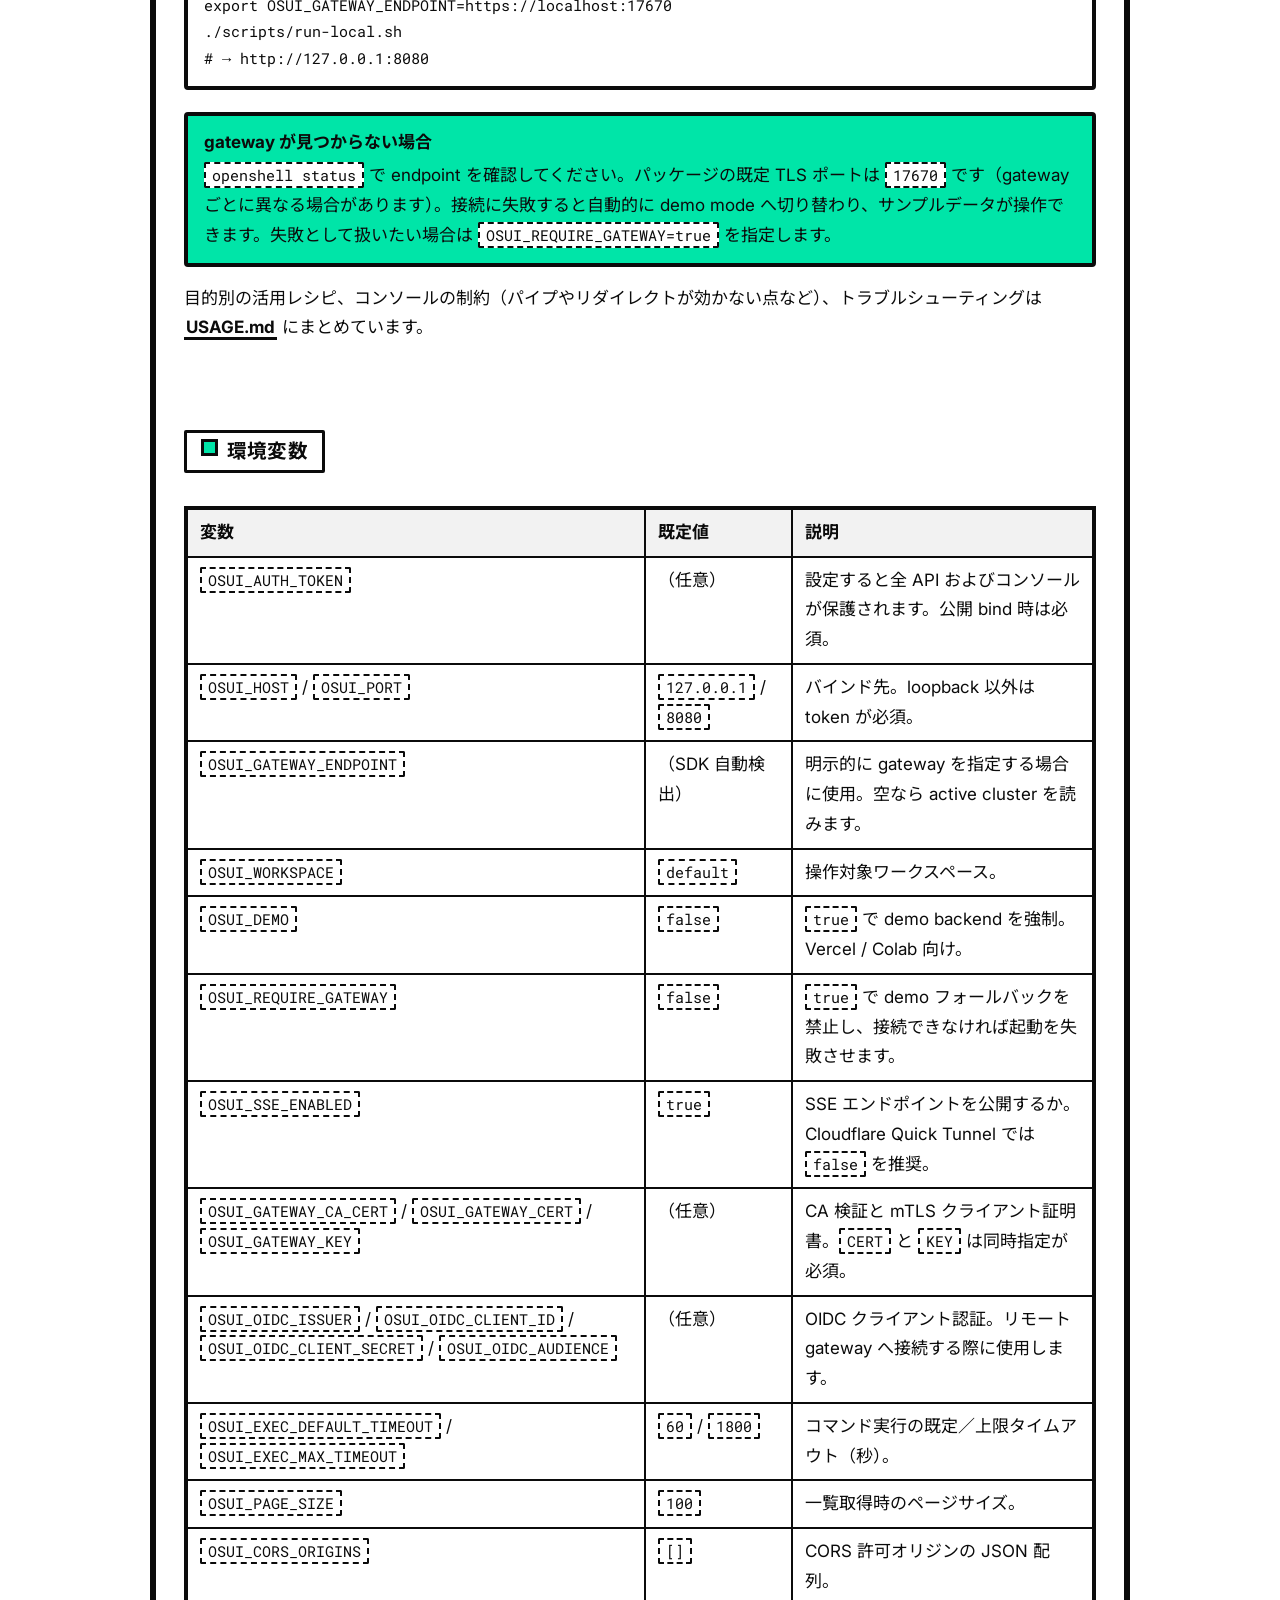
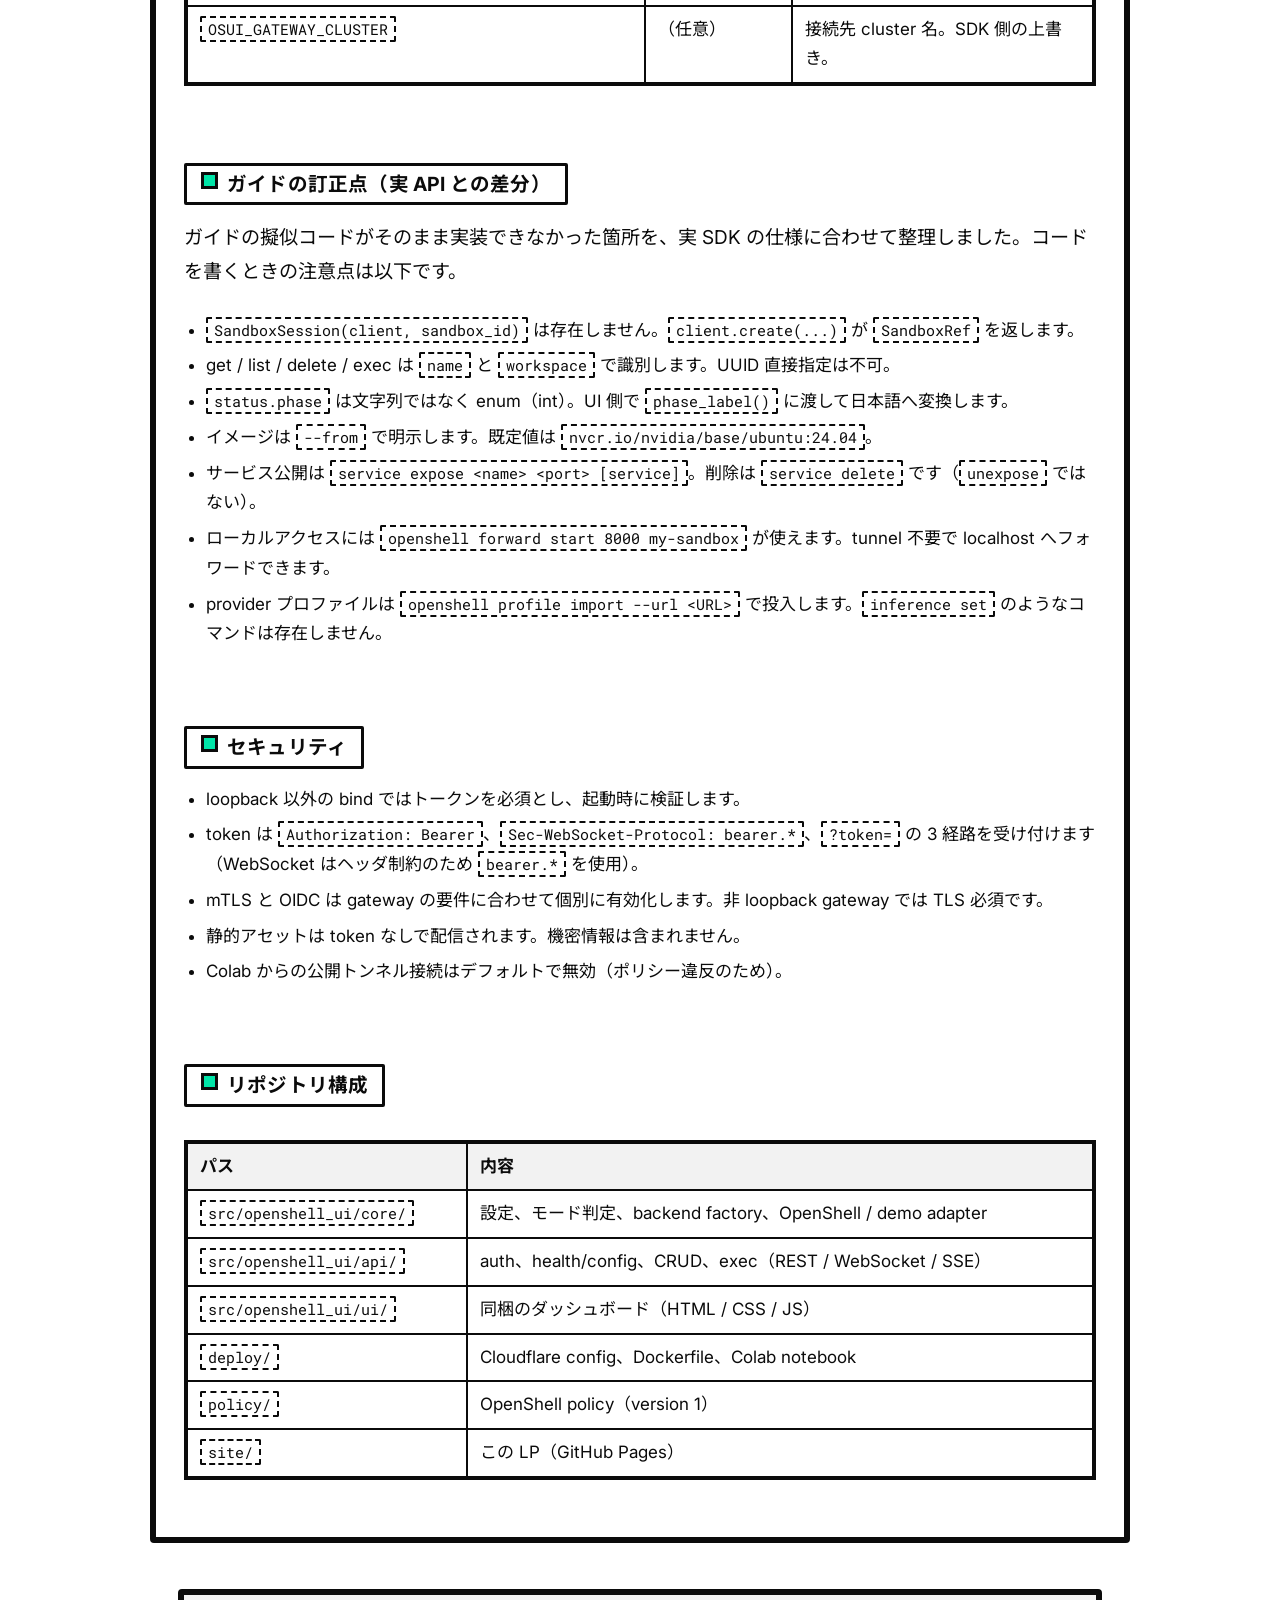
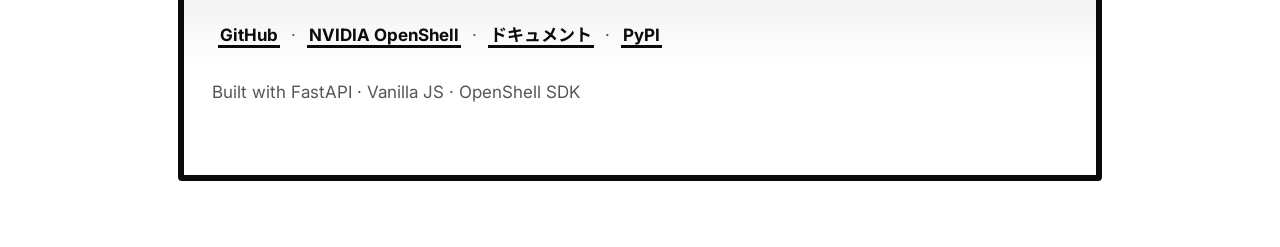
==== commit 971c2d00: "lp: 構成図をライトテーマで埋め込む LP が白地になったため、dark テーマの構成図が浮いていた。Archify 側が `?theme=light` をサポートしていたので、iframe の s" ====
--- a/site/index.html
+++ b/site/index.html
@@ -328,13 +328,16 @@
     ブラウザ → FastAPI → backend → OpenShell gateway → 隔離境界という操作の流れと、
     supervisor と sandbox の分界を 1 枚にまとめたものです（下の図はインタラクティブに操作できます:
     クリックで選択、テーマ切替、拡大縮小、PNG / SVG 書き出しに対応）。
+    このページの配色に合わせたライトテーマで埋め込んでいます。図のツールバーから
+    ダークテーマに切り替えることもできます。「全画面で開く」で単独表示した際は、
+    保存済みの設定または端末の設定が優先されます。
   </p>
   <p class="diagram-actions">
     <a class="btn btn-ghost" href="./diagrams/openshell-plus-architecture.html" target="_blank" rel="noopener">全画面で開く</a>
   </p>
   <div class="diagram-frame">
     <iframe
-      src="./diagrams/openshell-plus-architecture.html"
+      src="./diagrams/openshell-plus-architecture.html?theme=light"
       title="openshell-plus 構成図"
       loading="lazy"
       referrerpolicy="no-referrer"></iframe>
--- a/site/style.css
+++ b/site/style.css
@@ -307,7 +307,7 @@
   border: 4px solid var(--border);
   border-radius: var(--radius);
   overflow: hidden;
-  background: #0d1117;
+  background: #f2f2f2;
   margin: 1rem 0 1.4rem;
 }
 .diagram-frame iframe {
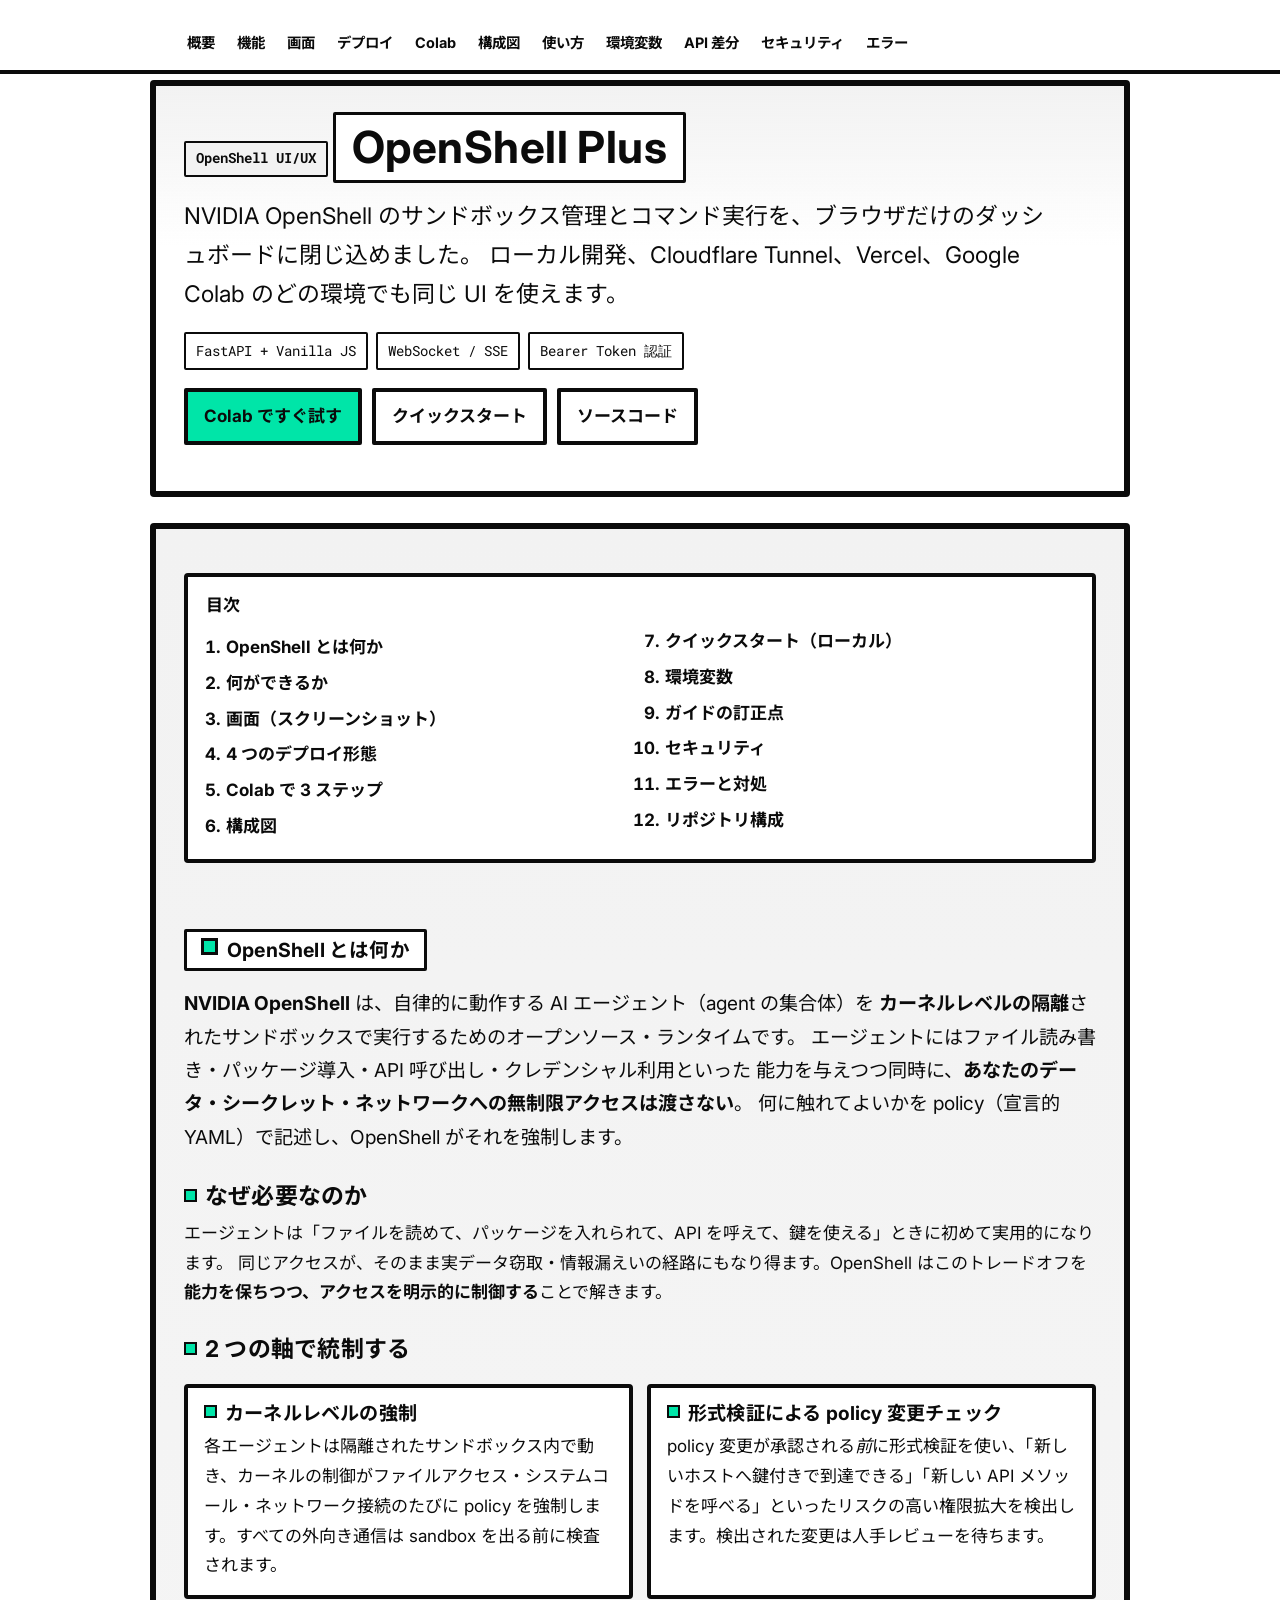
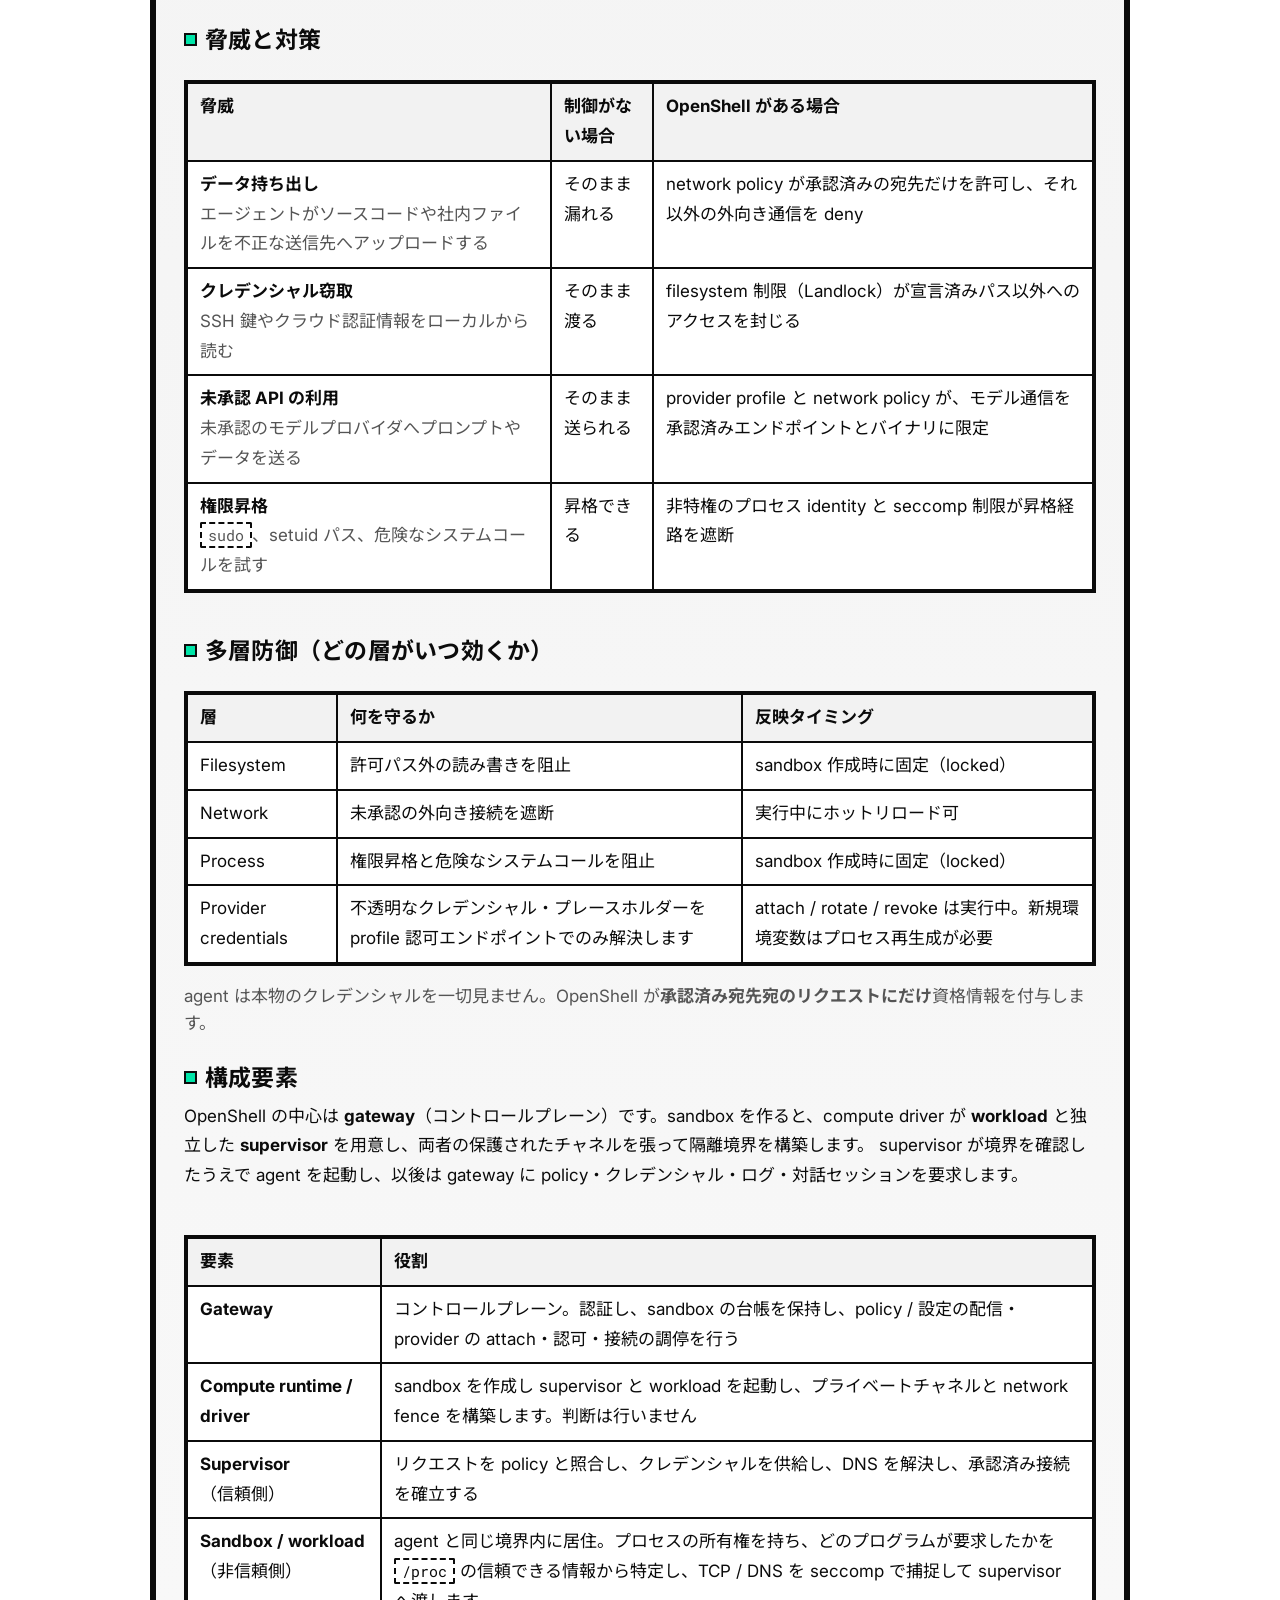
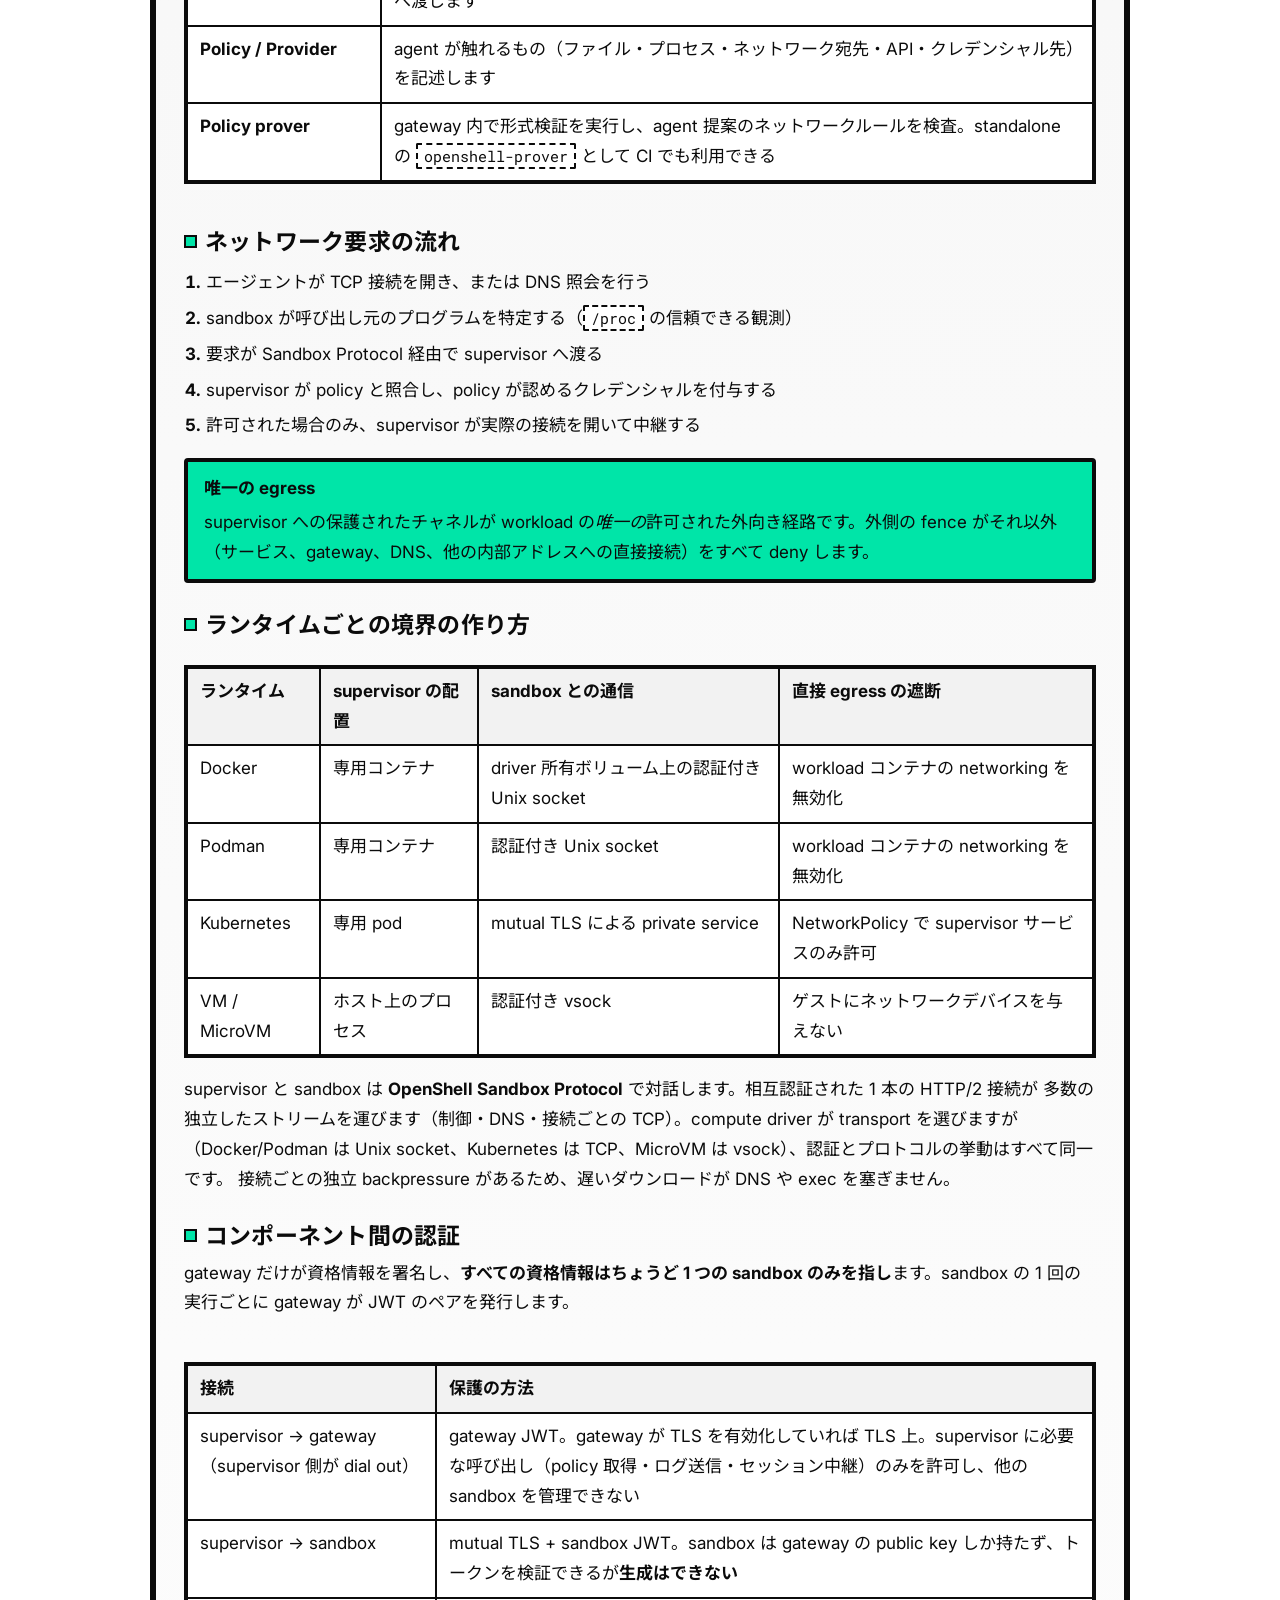
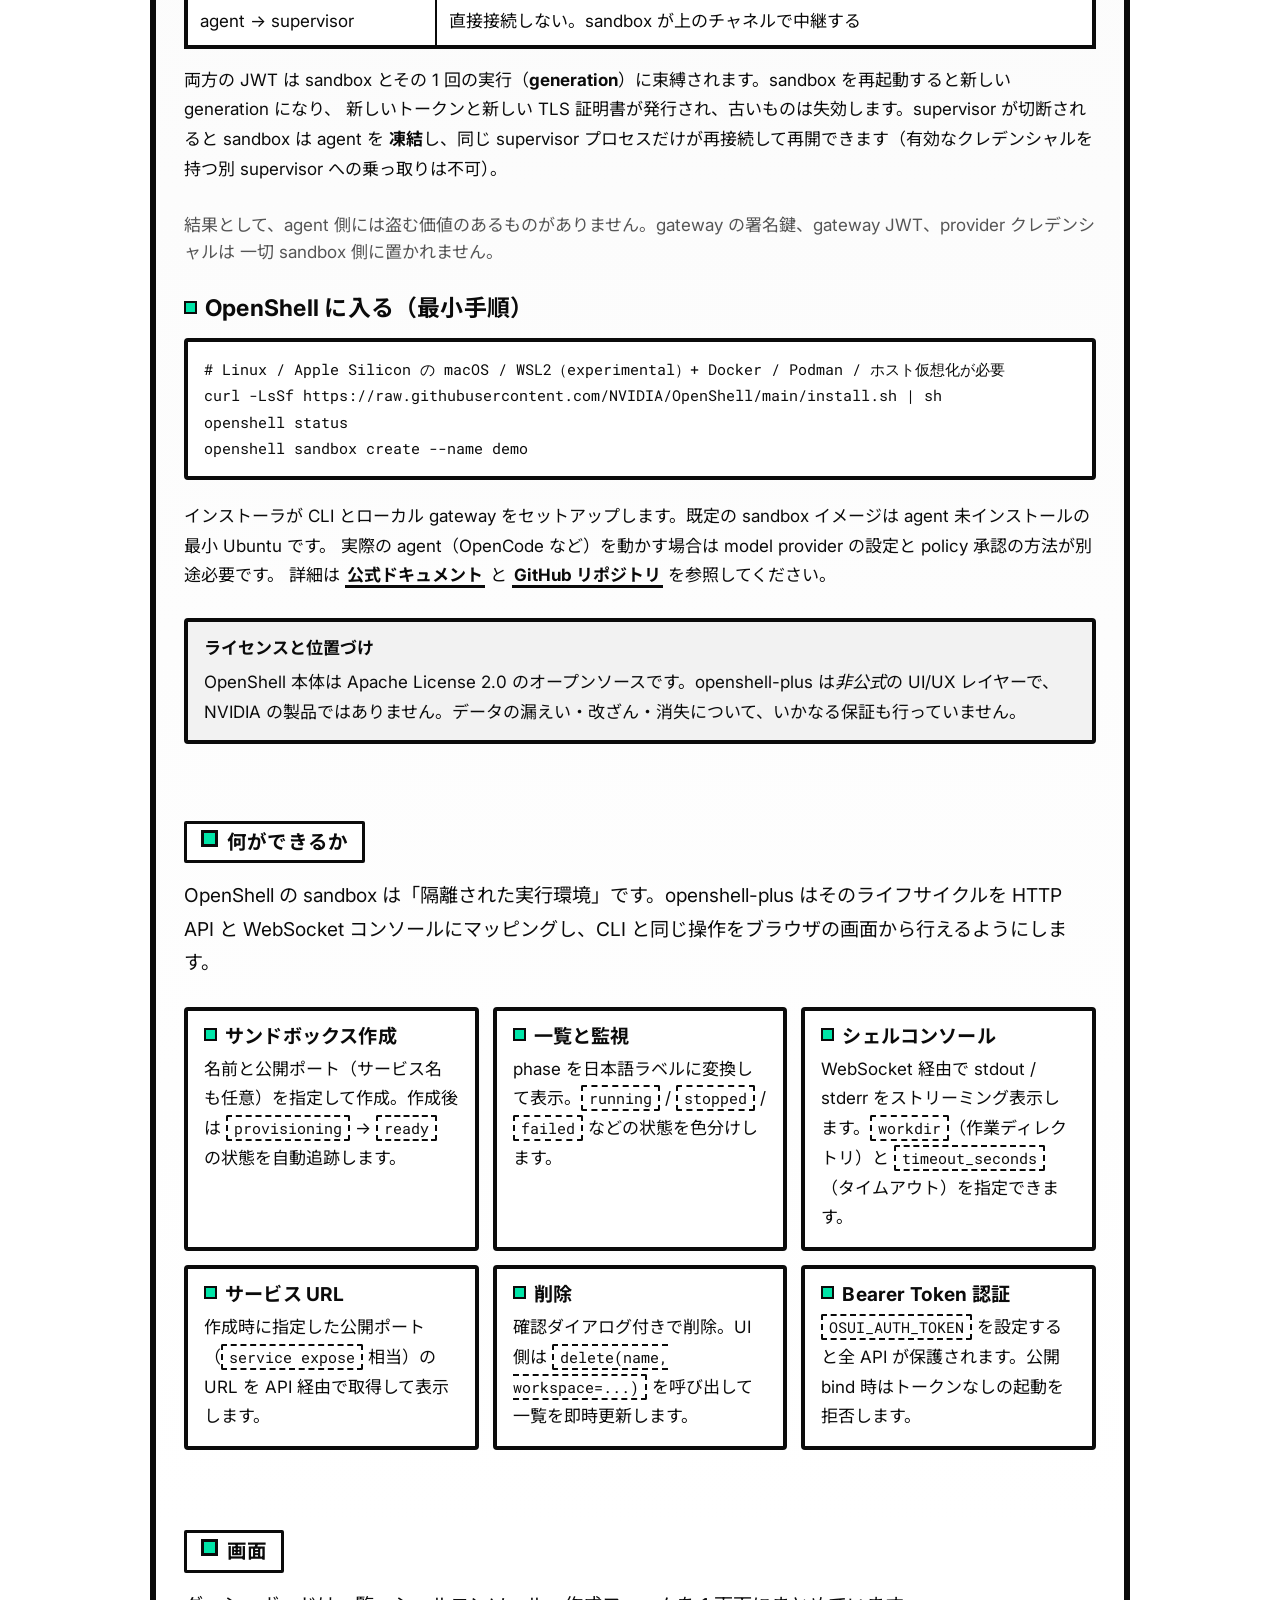
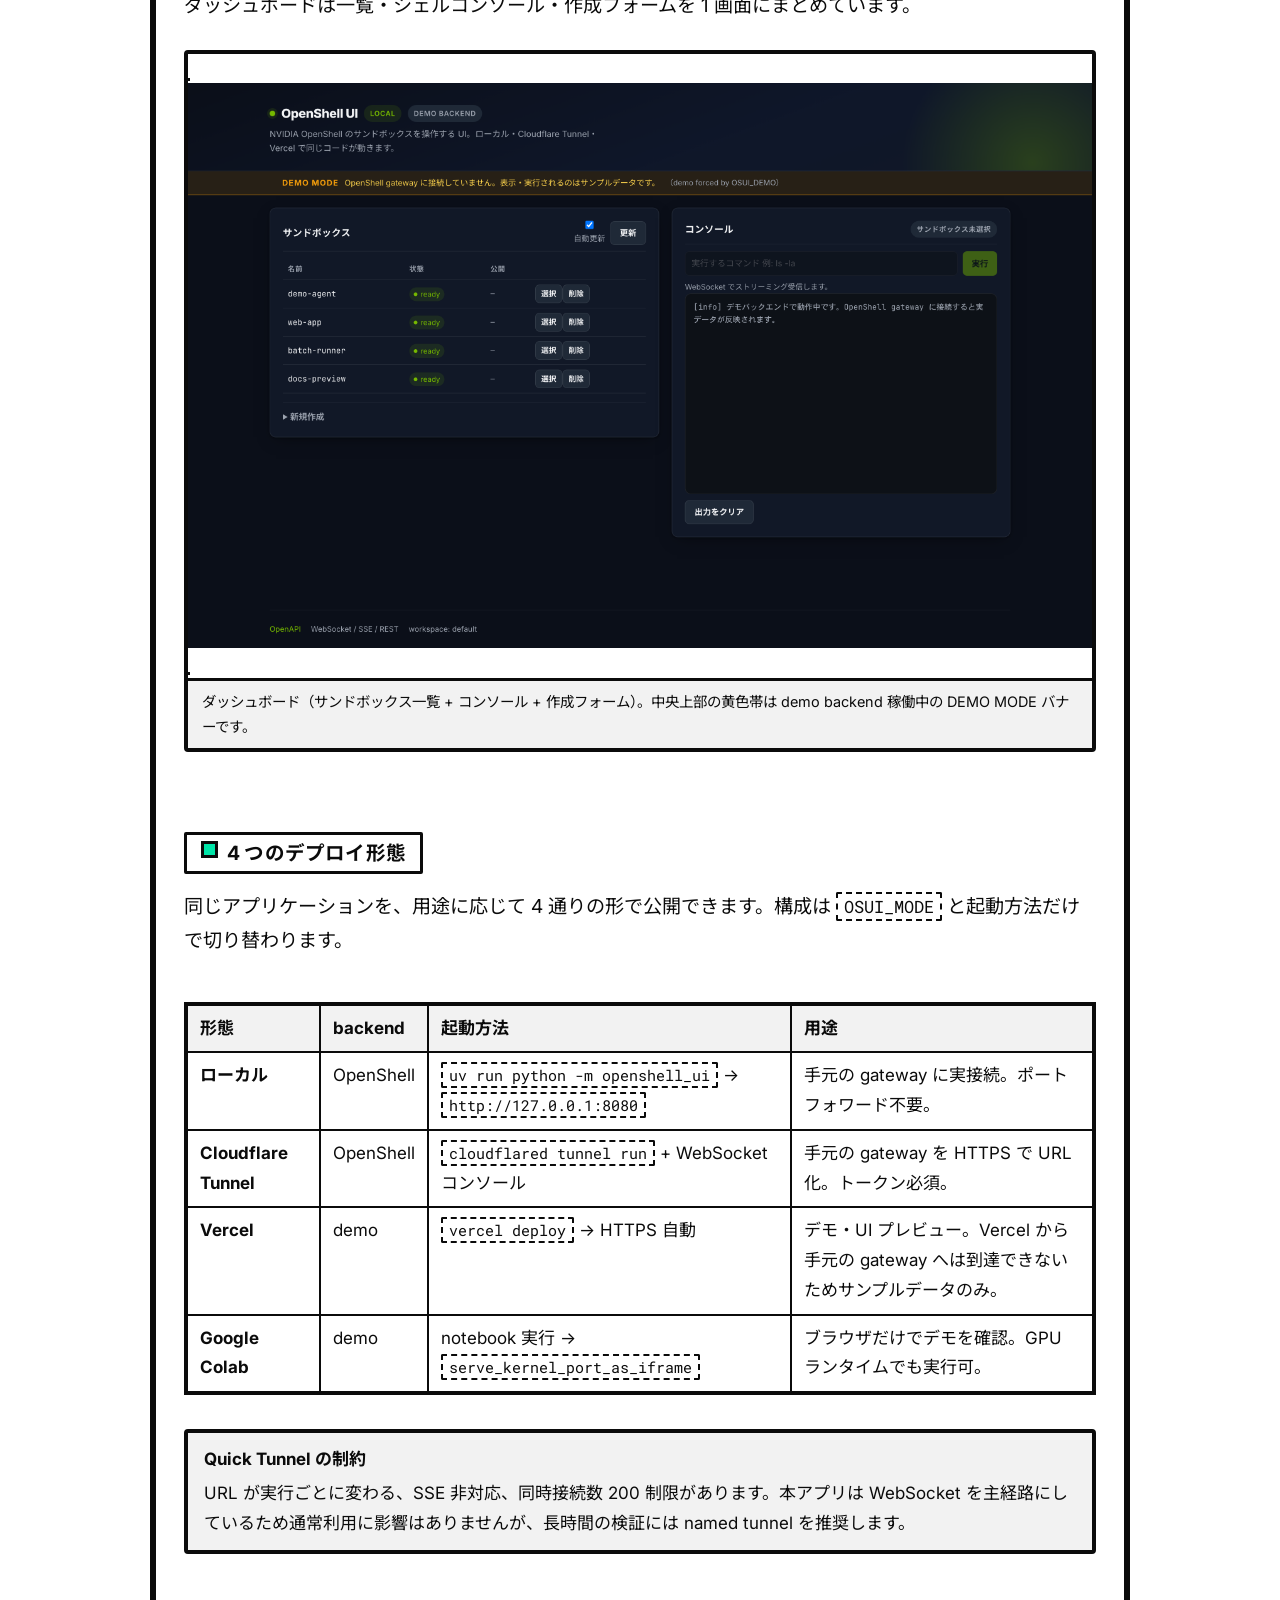
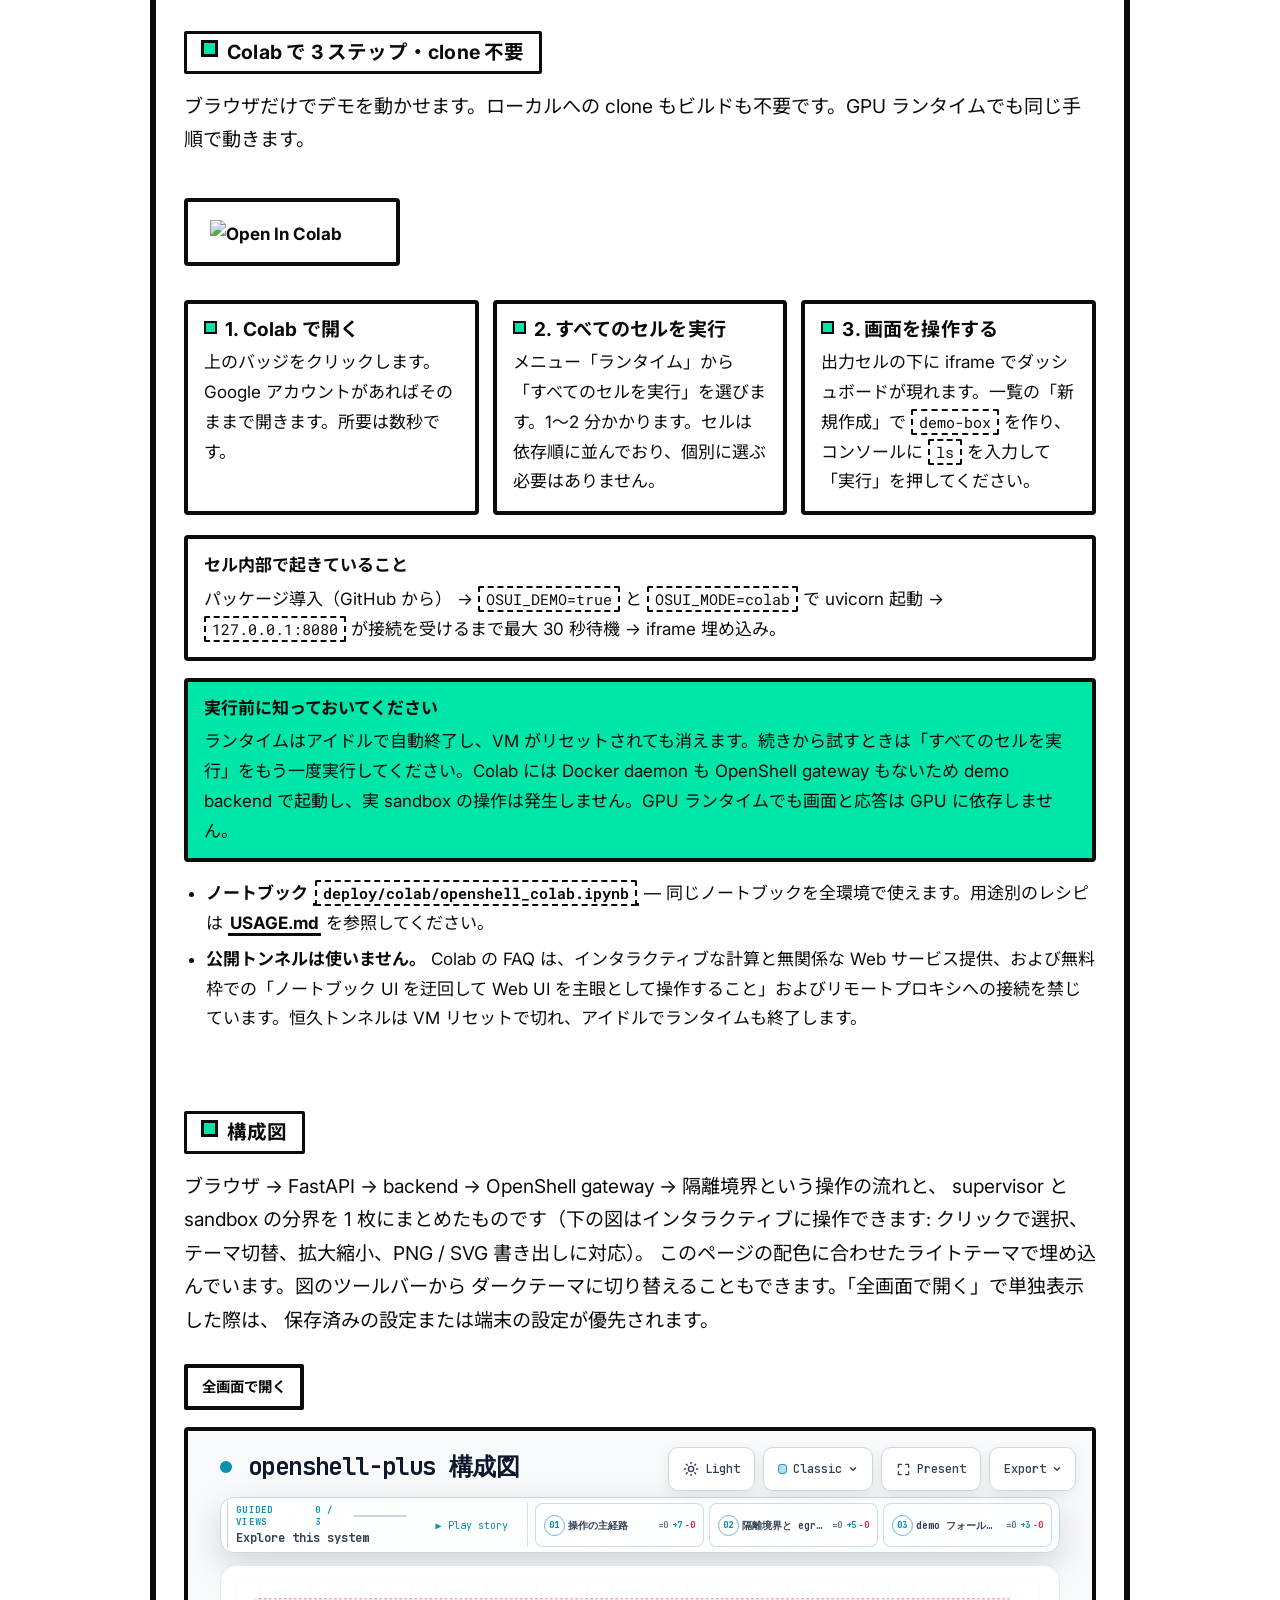
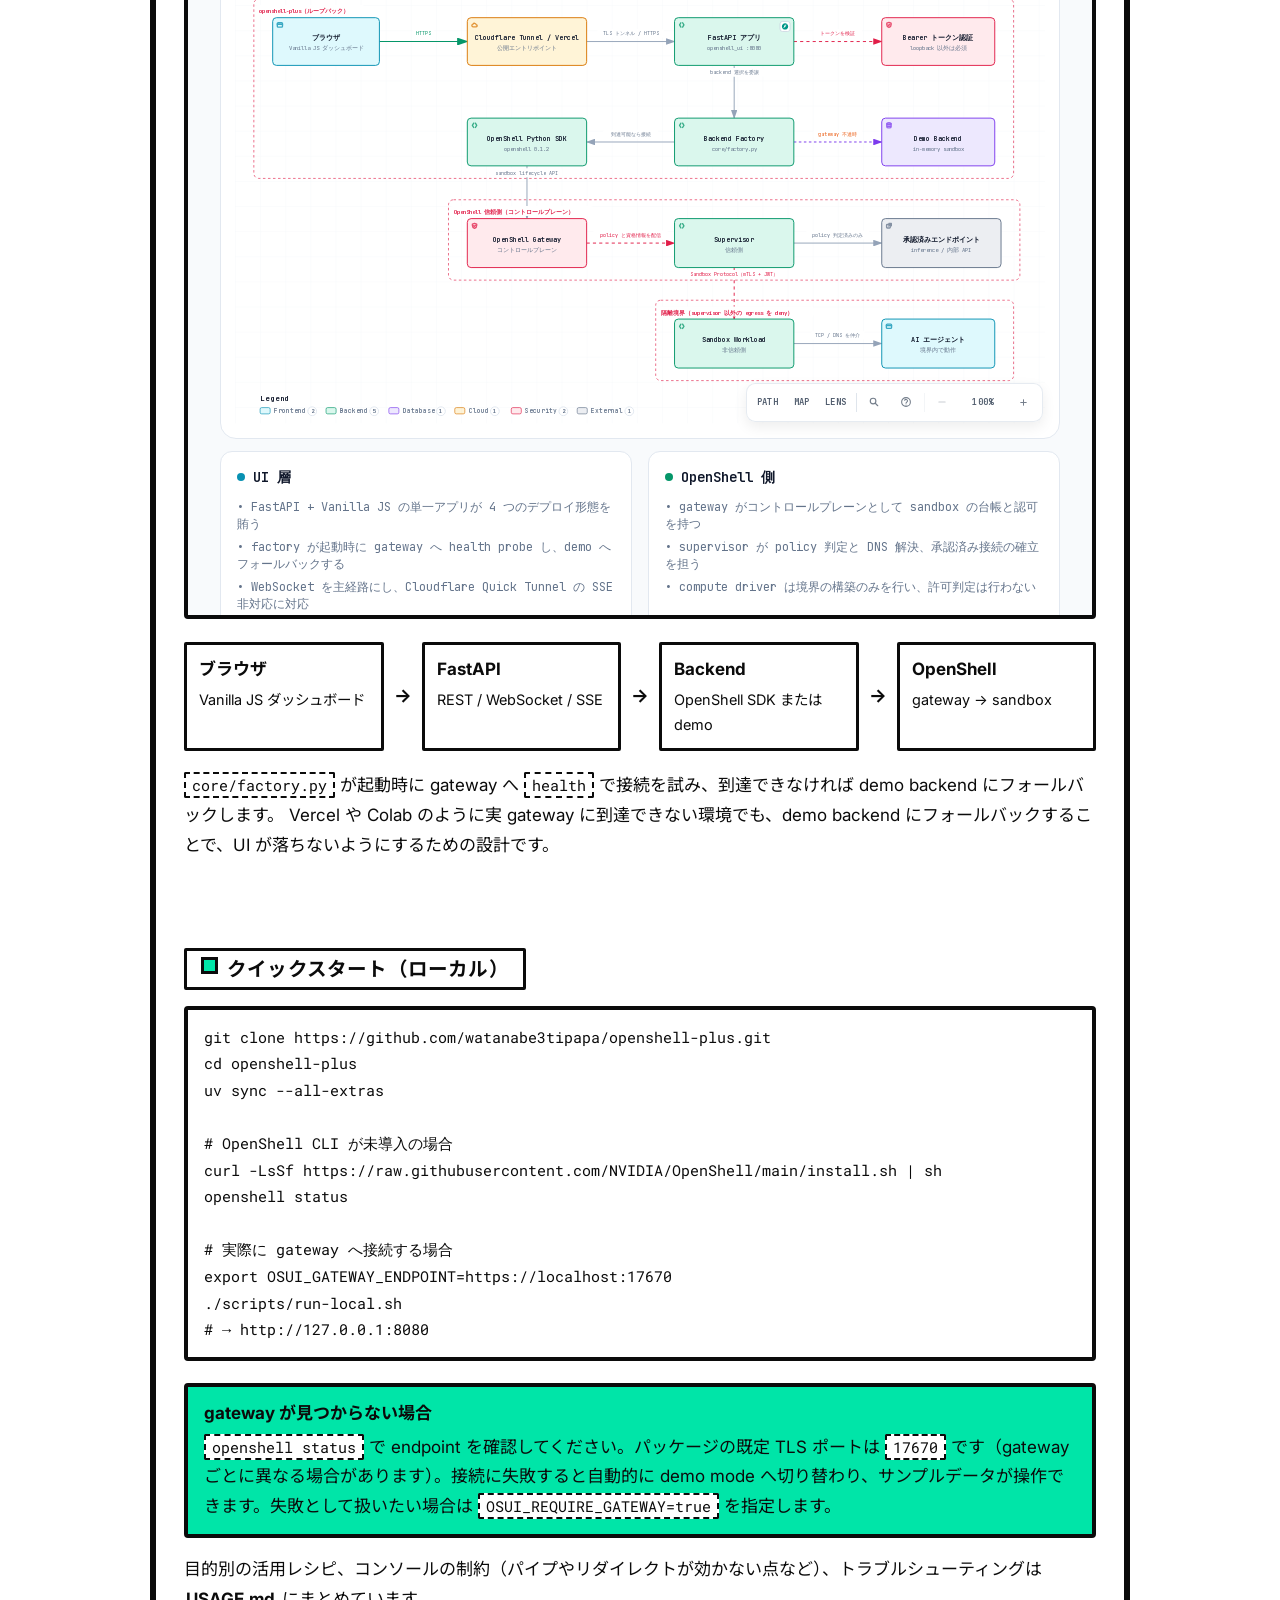
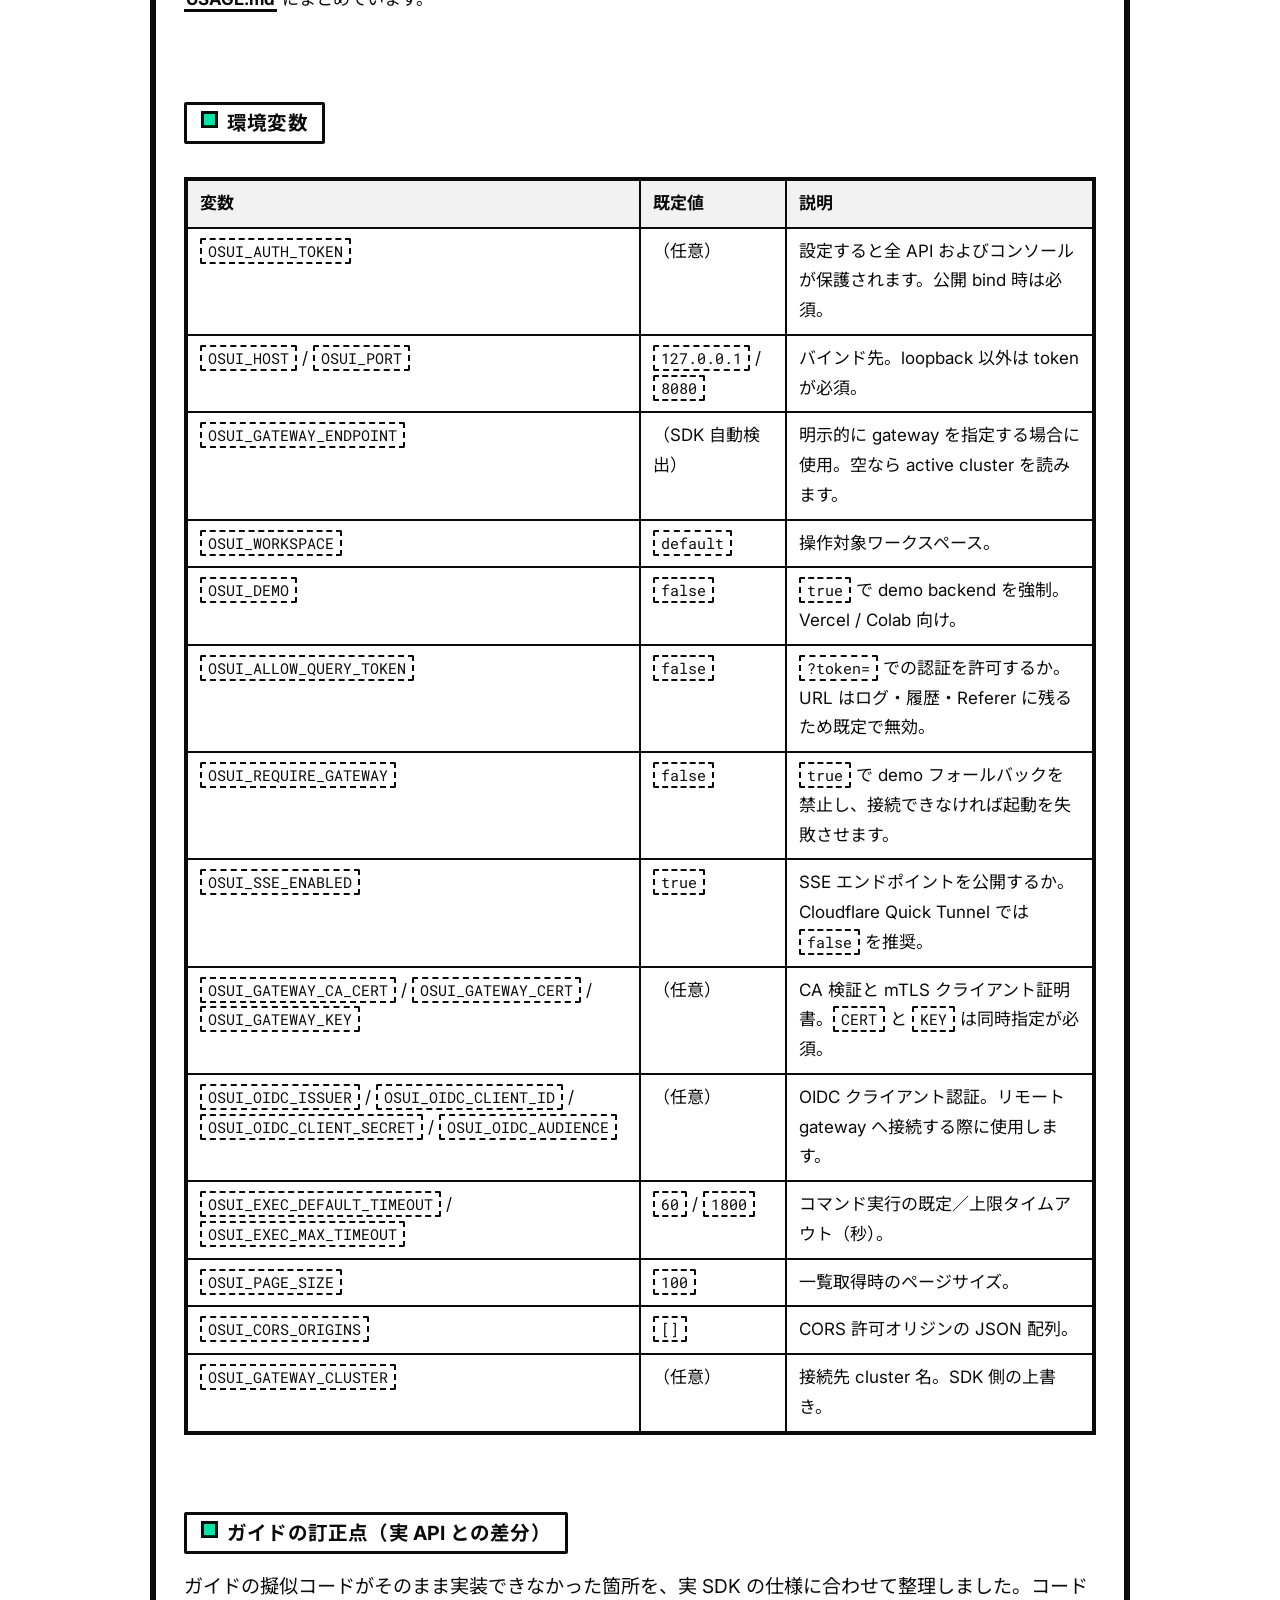
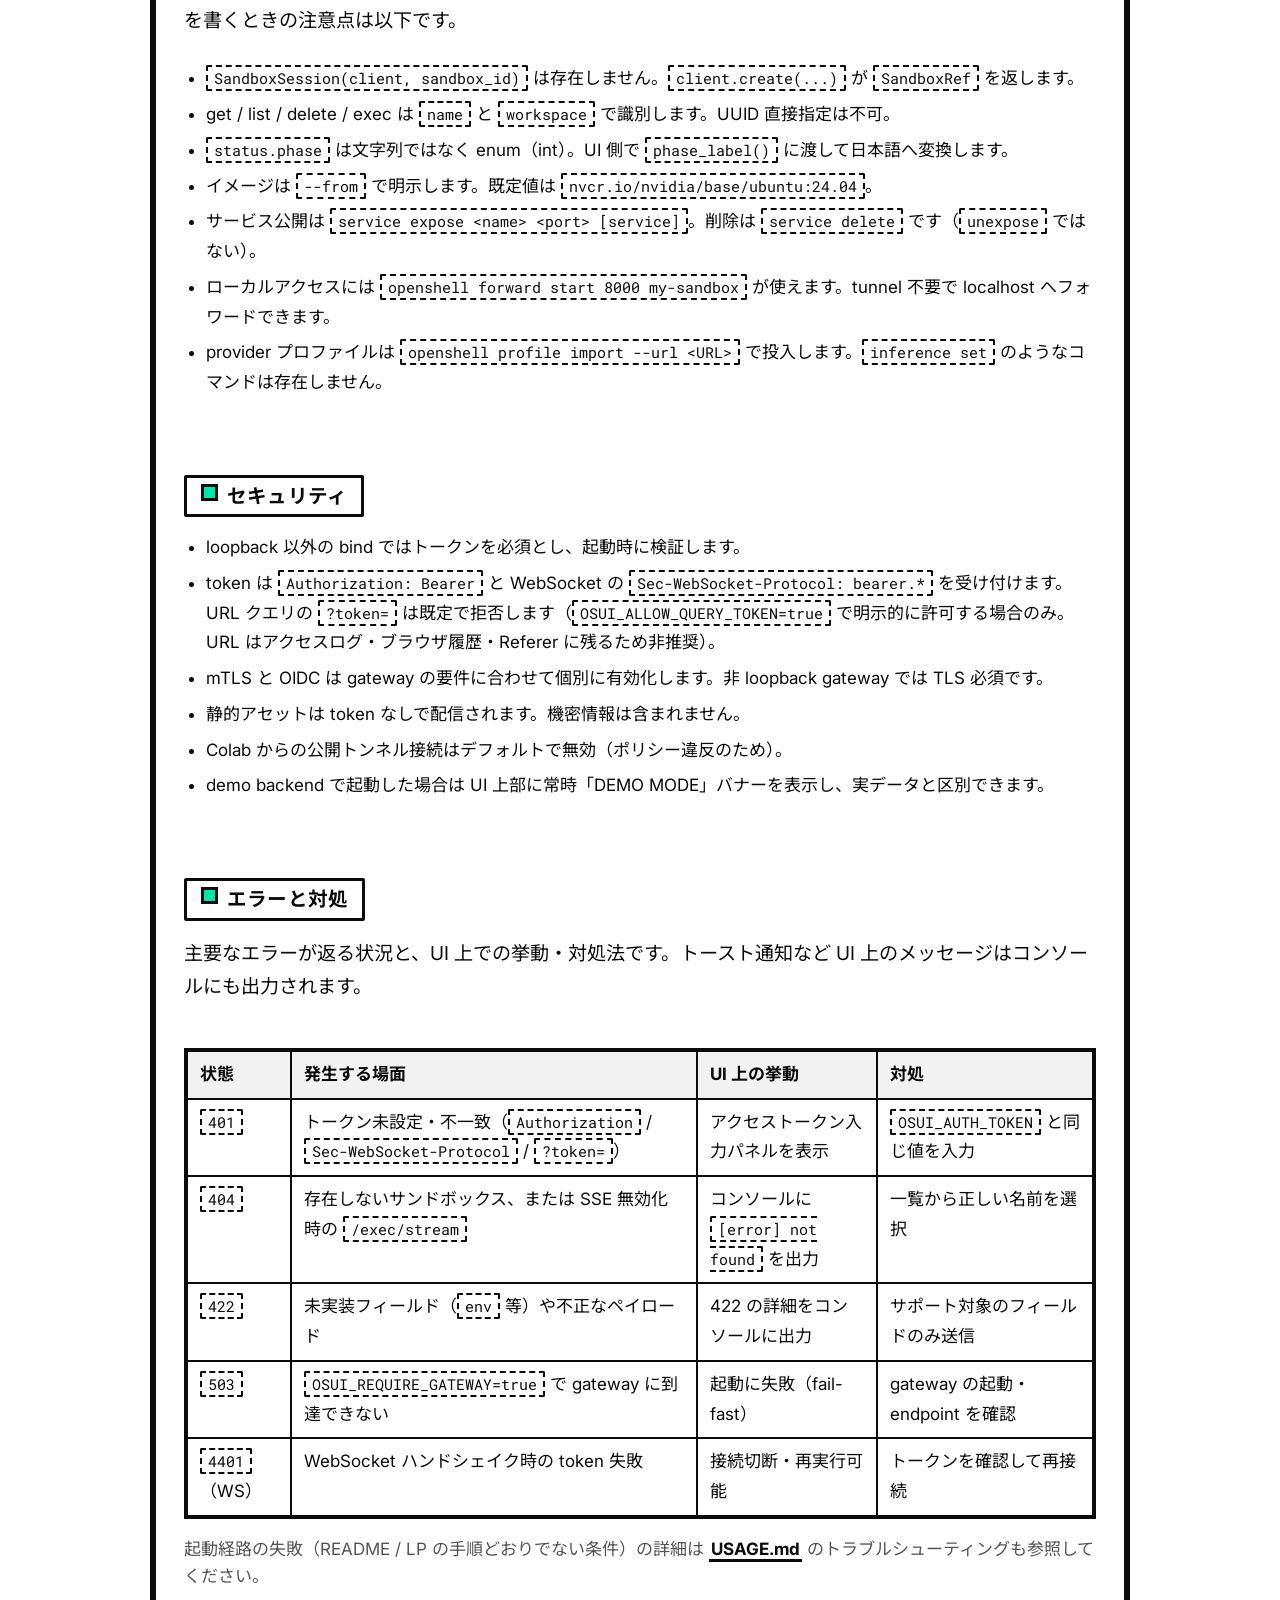
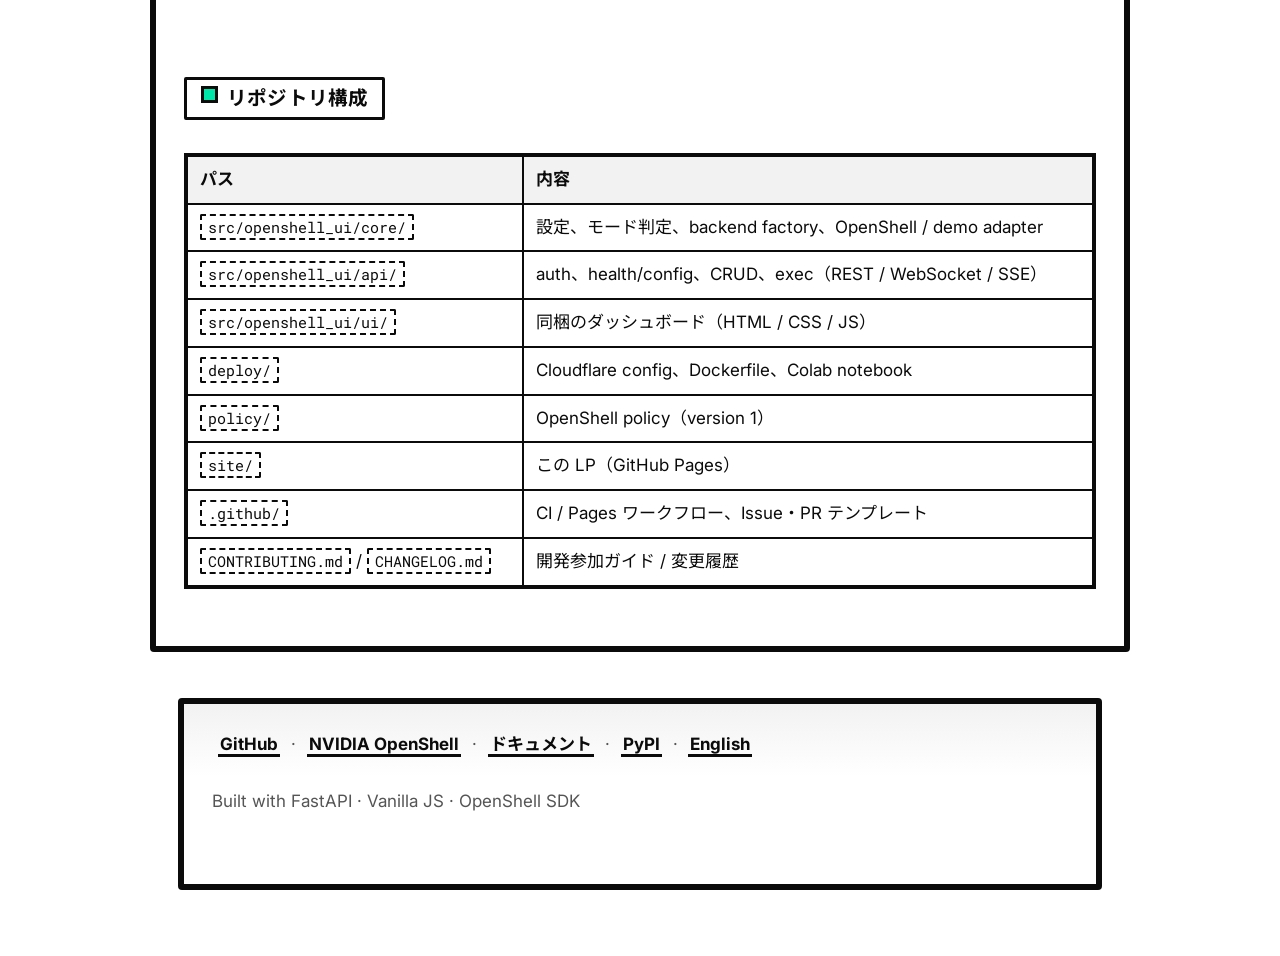
==== commit d86634da: "Release v0.1.2 - security: query-string token (?token=) disabled by default (OSUI_ALLOW_QUERY_TOKEN)" ====
--- a/site/index.html
+++ b/site/index.html
@@ -5,17 +5,48 @@
 <meta name="viewport" content="width=device-width, initial-scale=1.0">
 <title>OpenShell Plus — OpenShell をブラウザから操作する UI/UX</title>
 <meta name="description" content="NVIDIA OpenShell のサンドボックス管理・コマンド実行をブラウザから行える FastAPI 製ダッシュボード。ローカル / Cloudflare Tunnel / Vercel / Google Colab に対応。">
+<link rel="canonical" href="https://watanabe3tipapa.github.io/openshell-plus/">
 <meta name="theme-color" content="#ffffff">
 <meta property="og:type" content="website">
+<meta property="og:site_name" content="OpenShell Plus">
+<meta property="og:url" content="https://watanabe3tipapa.github.io/openshell-plus/">
 <meta property="og:title" content="OpenShell Plus — OpenShell をブラウザから操作する UI/UX">
-<meta property="og:description" content="サンドボックスの作成・監視・シェル実行をブラウザだけで。">
+<meta property="og:description" content="サンドボックスの作成・監視・シェル実行をブラウザだけで。ローカル / Cloudflare / Vercel / Colab に対応。">
+<meta property="og:image" content="https://watanabe3tipapa.github.io/openshell-plus/og-image.png">
+<meta property="og:image:width" content="1200">
+<meta property="og:image:height" content="630">
+<meta property="og:image:alt" content="OpenShell Plus — OpenShell を、ブラウザから。">
+<meta property="og:locale" content="ja_JP">
+<meta name="twitter:card" content="summary_large_image">
+<meta name="twitter:title" content="OpenShell Plus — OpenShell をブラウザから操作する UI/UX">
+<meta name="twitter:description" content="サンドボックスの作成・監視・シェル実行をブラウザだけで。ローカル / Cloudflare / Vercel / Colab に対応。">
+<meta name="twitter:image" content="https://watanabe3tipapa.github.io/openshell-plus/og-image.png">
 <link rel="icon" href="./favicon.svg" type="image/svg+xml">
+<link rel="apple-touch-icon" href="./apple-touch-icon.png">
 <link rel="preconnect" href="https://fonts.googleapis.com">
 <link rel="preconnect" href="https://fonts.gstatic.com" crossorigin>
 <link href="https://fonts.googleapis.com/css2?family=Inter:wght@400;700&family=Roboto+Mono:wght@400;700&family=Noto+Sans+JP:wght@400;700&display=swap" rel="stylesheet">
 <link rel="stylesheet" href="./style.css">
 </head>
 <body>
+
+<a class="skip-link" href="#main">本文へスキップ</a>
+
+<nav class="site-nav" aria-label="ページ内ナビゲーション">
+  <div class="nav-inner">
+    <a href="#what-is-openshell">概要</a>
+    <a href="#features">機能</a>
+    <a href="#screenshots">画面</a>
+    <a href="#deploy">デプロイ</a>
+    <a href="#colab">Colab</a>
+    <a href="#architecture">構成図</a>
+    <a href="#quickstart">使い方</a>
+    <a href="#env">環境変数</a>
+    <a href="#corrections">API 差分</a>
+    <a href="#security">セキュリティ</a>
+    <a href="#errors">エラー</a>
+  </div>
+</nav>
 
 <header>
   <div class="wrap">
@@ -38,7 +69,25 @@
   </div>
 </header>
 
-<main class="wrap">
+<main class="wrap" id="main">
+
+<nav class="toc" aria-label="目次">
+  <p class="toc-title">目次</p>
+  <ol>
+    <li><a href="#what-is-openshell">OpenShell とは何か</a></li>
+    <li><a href="#features">何ができるか</a></li>
+    <li><a href="#screenshots">画面（スクリーンショット）</a></li>
+    <li><a href="#deploy">4 つのデプロイ形態</a></li>
+    <li><a href="#colab">Colab で 3 ステップ</a></li>
+    <li><a href="#architecture">構成図</a></li>
+    <li><a href="#quickstart">クイックスタート（ローカル）</a></li>
+    <li><a href="#env">環境変数</a></li>
+    <li><a href="#corrections">ガイドの訂正点</a></li>
+    <li><a href="#security">セキュリティ</a></li>
+    <li><a href="#errors">エラーと対処</a></li>
+    <li><a href="#structure">リポジトリ構成</a></li>
+  </ol>
+</nav>
 
 <section id="what-is-openshell">
   <h2>OpenShell とは何か</h2>
@@ -208,7 +257,7 @@
   </div>
 </section>
 
-<section>
+<section id="features">
   <h2>何ができるか</h2>
   <p class="lead">
     OpenShell の sandbox は「隔離された実行環境」です。openshell-plus はそのライフサイクルを HTTP API と
@@ -242,7 +291,22 @@
   </div>
 </section>
 
-<section>
+<section id="screenshots">
+  <h2>画面</h2>
+  <p class="lead">
+    ダッシュボードは一覧・シェルコンソール・作成フォームを 1 画面にまとめています。
+  </p>
+  <div class="screenshots">
+    <figure>
+      <a href="./screenshots/dashboard.png" target="_blank" rel="noopener">
+        <img src="./screenshots/dashboard.png" alt="OpenShell Plus ダッシュボードのスクリーンショット。サンドボックス一覧とシェルコンソールが並ぶ" width="1440" height="900" loading="lazy">
+      </a>
+      <figcaption>ダッシュボード（サンドボックス一覧 + コンソール + 作成フォーム）。中央上部の黄色帯は demo backend 稼働中の DEMO MODE バナーです。</figcaption>
+    </figure>
+  </div>
+</section>
+
+<section id="deploy">
   <h2>4 つのデプロイ形態</h2>
   <p class="lead">同じアプリケーションを、用途に応じて 4 通りの形で公開できます。構成は <code>OSUI_MODE</code> と起動方法だけで切り替わります。</p>
   <div class="table-wrap">
@@ -342,6 +406,12 @@
       loading="lazy"
       referrerpolicy="no-referrer"></iframe>
   </div>
+  <noscript>
+    <img class="static-diagram"
+      src="./diagrams/openshell-plus-architecture.svg"
+      alt="openshell-plus の静的構成図。ブラウザから FastAPI、backend、OpenShell gateway、supervisor、sandbox へ至る流れと、gateway 到達不能時に demo backend へフォールバックする経路">
+    <p class="muted">この構成図は JavaScript を無効にした環境向けの静的版です。インタラクティブ版は配信中のスクリプトから操作できます。</p>
+  </noscript>
   <div class="flow">
     <div class="node"><b>ブラウザ</b><span>Vanilla JS ダッシュボード</span></div>
     <div class="arrow">→</div>
@@ -381,7 +451,7 @@
   </p>
 </section>
 
-<section>
+<section id="env">
   <h2>環境変数</h2>
   <div class="table-wrap">
     <table>
@@ -392,6 +462,7 @@
         <tr><td><code>OSUI_GATEWAY_ENDPOINT</code></td><td>（SDK 自動検出）</td><td>明示的に gateway を指定する場合に使用。空なら active cluster を読みます。</td></tr>
         <tr><td><code>OSUI_WORKSPACE</code></td><td><code>default</code></td><td>操作対象ワークスペース。</td></tr>
         <tr><td><code>OSUI_DEMO</code></td><td><code>false</code></td><td><code>true</code> で demo backend を強制。Vercel / Colab 向け。</td></tr>
+        <tr><td><code>OSUI_ALLOW_QUERY_TOKEN</code></td><td><code>false</code></td><td><code>?token=</code> での認証を許可するか。URL はログ・履歴・Referer に残るため既定で無効。</td></tr>
         <tr><td><code>OSUI_REQUIRE_GATEWAY</code></td><td><code>false</code></td><td><code>true</code> で demo フォールバックを禁止し、接続できなければ起動を失敗させます。</td></tr>
         <tr><td><code>OSUI_SSE_ENABLED</code></td><td><code>true</code></td><td>SSE エンドポイントを公開するか。Cloudflare Quick Tunnel では <code>false</code> を推奨。</td></tr>
         <tr><td><code>OSUI_GATEWAY_CA_CERT</code> / <code>OSUI_GATEWAY_CERT</code> / <code>OSUI_GATEWAY_KEY</code></td><td>（任意）</td><td>CA 検証と mTLS クライアント証明書。<code>CERT</code> と <code>KEY</code> は同時指定が必須。</td></tr>
@@ -405,7 +476,7 @@
   </div>
 </section>
 
-<section>
+<section id="corrections">
   <h2>ガイドの訂正点（実 API との差分）</h2>
   <p class="lead">ガイドの擬似コードがそのまま実装できなかった箇所を、実 SDK の仕様に合わせて整理しました。コードを書くときの注意点は以下です。</p>
   <ul>
@@ -419,18 +490,40 @@
   </ul>
 </section>
 
-<section>
+<section id="security">
   <h2>セキュリティ</h2>
   <ul>
     <li>loopback 以外の bind ではトークンを必須とし、起動時に検証します。</li>
-    <li>token は <code>Authorization: Bearer</code>、<code>Sec-WebSocket-Protocol: bearer.*</code>、<code>?token=</code> の 3 経路を受け付けます（WebSocket はヘッダ制約のため <code>bearer.*</code> を使用）。</li>
+    <li>token は <code>Authorization: Bearer</code> と WebSocket の <code>Sec-WebSocket-Protocol: bearer.*</code> を受け付けます。URL クエリの <code>?token=</code> は既定で拒否します（<code>OSUI_ALLOW_QUERY_TOKEN=true</code> で明示的に許可する場合のみ。URL はアクセスログ・ブラウザ履歴・Referer に残るため非推奨）。</li>
     <li>mTLS と OIDC は gateway の要件に合わせて個別に有効化します。非 loopback gateway では TLS 必須です。</li>
     <li>静的アセットは token なしで配信されます。機密情報は含まれません。</li>
     <li>Colab からの公開トンネル接続はデフォルトで無効（ポリシー違反のため）。</li>
+    <li>demo backend で起動した場合は UI 上部に常時「DEMO MODE」バナーを表示し、実データと区別できます。</li>
   </ul>
 </section>
 
-<section>
+<section id="errors">
+  <h2>エラーと対処</h2>
+  <p class="lead">主要なエラーが返る状況と、UI 上での挙動・対処法です。トースト通知など UI 上のメッセージはコンソールにも出力されます。</p>
+  <div class="table-wrap">
+    <table>
+      <thead><tr><th>状態</th><th>発生する場面</th><th>UI 上の挙動</th><th>対処</th></tr></thead>
+      <tbody>
+        <tr><td><code>401</code></td><td>トークン未設定・不一致（<code>Authorization</code> / <code>Sec-WebSocket-Protocol</code> / <code>?token=</code>）</td><td>アクセストークン入力パネルを表示</td><td><code>OSUI_AUTH_TOKEN</code> と同じ値を入力</td></tr>
+        <tr><td><code>404</code></td><td>存在しないサンドボックス、または SSE 無効化時の <code>/exec/stream</code></td><td>コンソールに <code>[error] not found</code> を出力</td><td>一覧から正しい名前を選択</td></tr>
+        <tr><td><code>422</code></td><td>未実装フィールド（<code>env</code> 等）や不正なペイロード</td><td>422 の詳細をコンソールに出力</td><td>サポート対象のフィールドのみ送信</td></tr>
+        <tr><td><code>503</code></td><td><code>OSUI_REQUIRE_GATEWAY=true</code> で gateway に到達できない</td><td>起動に失敗（fail-fast）</td><td>gateway の起動・endpoint を確認</td></tr>
+        <tr><td><code>4401</code>（WS）</td><td>WebSocket ハンドシェイク時の token 失敗</td><td>接続切断・再実行可能</td><td>トークンを確認して再接続</td></tr>
+      </tbody>
+    </table>
+  </div>
+  <p class="muted">
+    起動経路の失敗（README / LP の手順どおりでない条件）の詳細は
+    <a href="https://github.com/watanabe3tipapa/openshell-plus/blob/main/USAGE.md">USAGE.md</a> のトラブルシューティングも参照してください。
+  </p>
+</section>
+
+<section id="structure">
   <h2>リポジトリ構成</h2>
   <div class="table-wrap">
     <table>
@@ -442,6 +535,8 @@
         <tr><td><code>deploy/</code></td><td>Cloudflare config、Dockerfile、Colab notebook</td></tr>
         <tr><td><code>policy/</code></td><td>OpenShell policy（version 1）</td></tr>
         <tr><td><code>site/</code></td><td>この LP（GitHub Pages）</td></tr>
+        <tr><td><code>.github/</code></td><td>CI / Pages ワークフロー、Issue・PR テンプレート</td></tr>
+        <tr><td><code>CONTRIBUTING.md</code> / <code>CHANGELOG.md</code></td><td>開発参加ガイド / 変更履歴</td></tr>
       </tbody>
     </table>
   </div>
@@ -455,7 +550,8 @@
       <a data-link="repo" href="https://github.com/watanabe3tipapa/openshell-plus" target="_blank" rel="noopener">GitHub</a> ·
       <a data-link="openshell" href="https://github.com/NVIDIA/OpenShell" target="_blank" rel="noopener">NVIDIA OpenShell</a> ·
       <a data-link="docs" href="https://docs.nvidia.com/openshell/latest/" target="_blank" rel="noopener">ドキュメント</a> ·
-      <a data-link="sdk" href="https://pypi.org/project/openshell/" target="_blank" rel="noopener">PyPI</a>
+      <a data-link="sdk" href="https://pypi.org/project/openshell/" target="_blank" rel="noopener">PyPI</a> ·
+      <a href="https://github.com/watanabe3tipapa/openshell-plus/blob/main/README_en.md" target="_blank" rel="noopener">English</a>
     </p>
     <p>Built with FastAPI · Vanilla JS · OpenShell SDK</p>
   </div>
--- a/site/style.css
+++ b/site/style.css
@@ -327,9 +327,101 @@
   padding: 6px 14px;
 }
 
+/* ---- スキップリンク / ナビゲーション ---- */
+.skip-link {
+  position: absolute;
+  left: -999px;
+  top: 0;
+  z-index: 200;
+  background: var(--accent);
+  color: var(--fg);
+  border: 3px solid var(--border);
+  padding: 8px 14px;
+  font-weight: 700;
+}
+.skip-link:focus { left: 8px; top: 8px; }
+
+.site-nav {
+  position: sticky;
+  top: 0;
+  z-index: 100;
+  background: var(--bg);
+  border-bottom: 4px solid var(--border);
+}
+.site-nav .nav-inner {
+  max-width: 980px;
+  margin: 0 auto;
+  padding: 6px 28px;
+  display: flex;
+  gap: 4px;
+  align-items: center;
+  overflow-x: auto;
+}
+.site-nav a {
+  border: 0;
+  border-bottom: 3px solid transparent;
+  padding: 6px 9px;
+  font-size: var(--step--2);
+  white-space: nowrap;
+  font-weight: 700;
+}
+.site-nav a:hover { background: var(--accent); border-bottom-color: var(--border); }
+
+/* ---- 目次 ---- */
+.toc {
+  border: 4px solid var(--border);
+  border-radius: var(--radius);
+  background: var(--bg);
+  padding: 14px 18px;
+  margin: 18px 0 6px;
+}
+.toc-title {
+  font-weight: 700;
+  margin: 0 0 6px;
+  font-size: var(--step--1);
+}
+.toc ol {
+  columns: 2;
+  column-gap: 30px;
+  margin: 0 0 0 1.2rem;
+}
+.toc a { border: 0; padding: 0; }
+.toc a:hover { background: var(--accent); }
+
+/* ---- スクリーンショット ---- */
+.screenshots { margin: 1.2rem 0; }
+.screenshots figure {
+  border: 4px solid var(--border);
+  border-radius: var(--radius);
+  background: var(--bg);
+  overflow: hidden;
+  margin: 0 0 16px;
+}
+.screenshots img { display: block; width: 100%; height: auto; }
+.screenshots figcaption {
+  padding: 8px 14px;
+  font-size: var(--step--2);
+  border-top: 3px solid var(--border);
+  background: var(--muted);
+}
+.static-diagram {
+  display: block;
+  width: 100%;
+  height: auto;
+  border: 4px solid var(--border);
+  border-radius: var(--radius);
+  background: #0b0f19;
+  margin: 1rem 0;
+}
+
+/* 固定ナビの下にアンカー先が隠れないようにする */
+[id] { scroll-margin-top: 74px; }
+
 @media (max-width: 640px) {
   body { padding-top: 14px; }
   .wrap { margin: 0 14px; padding: 20px 16px 30px; border-width: 4px; }
+  .site-nav .nav-inner { padding: 6px 16px; }
+  .toc ol { columns: 1; }
   .hero-title { font-size: 2rem; }
   .cta { flex-direction: column; align-items: stretch; }
   .flow .arrow { display: none; }
@@ -344,5 +436,5 @@
 @media print {
   body { padding-top: 0; }
   .wrap, footer { border: none; margin: 0; padding: 0; background: none; }
-  .btn, .diagram-actions { display: none; }
-}
+  .btn, .diagram-actions, .site-nav, .skip-link { display: none; }
+}
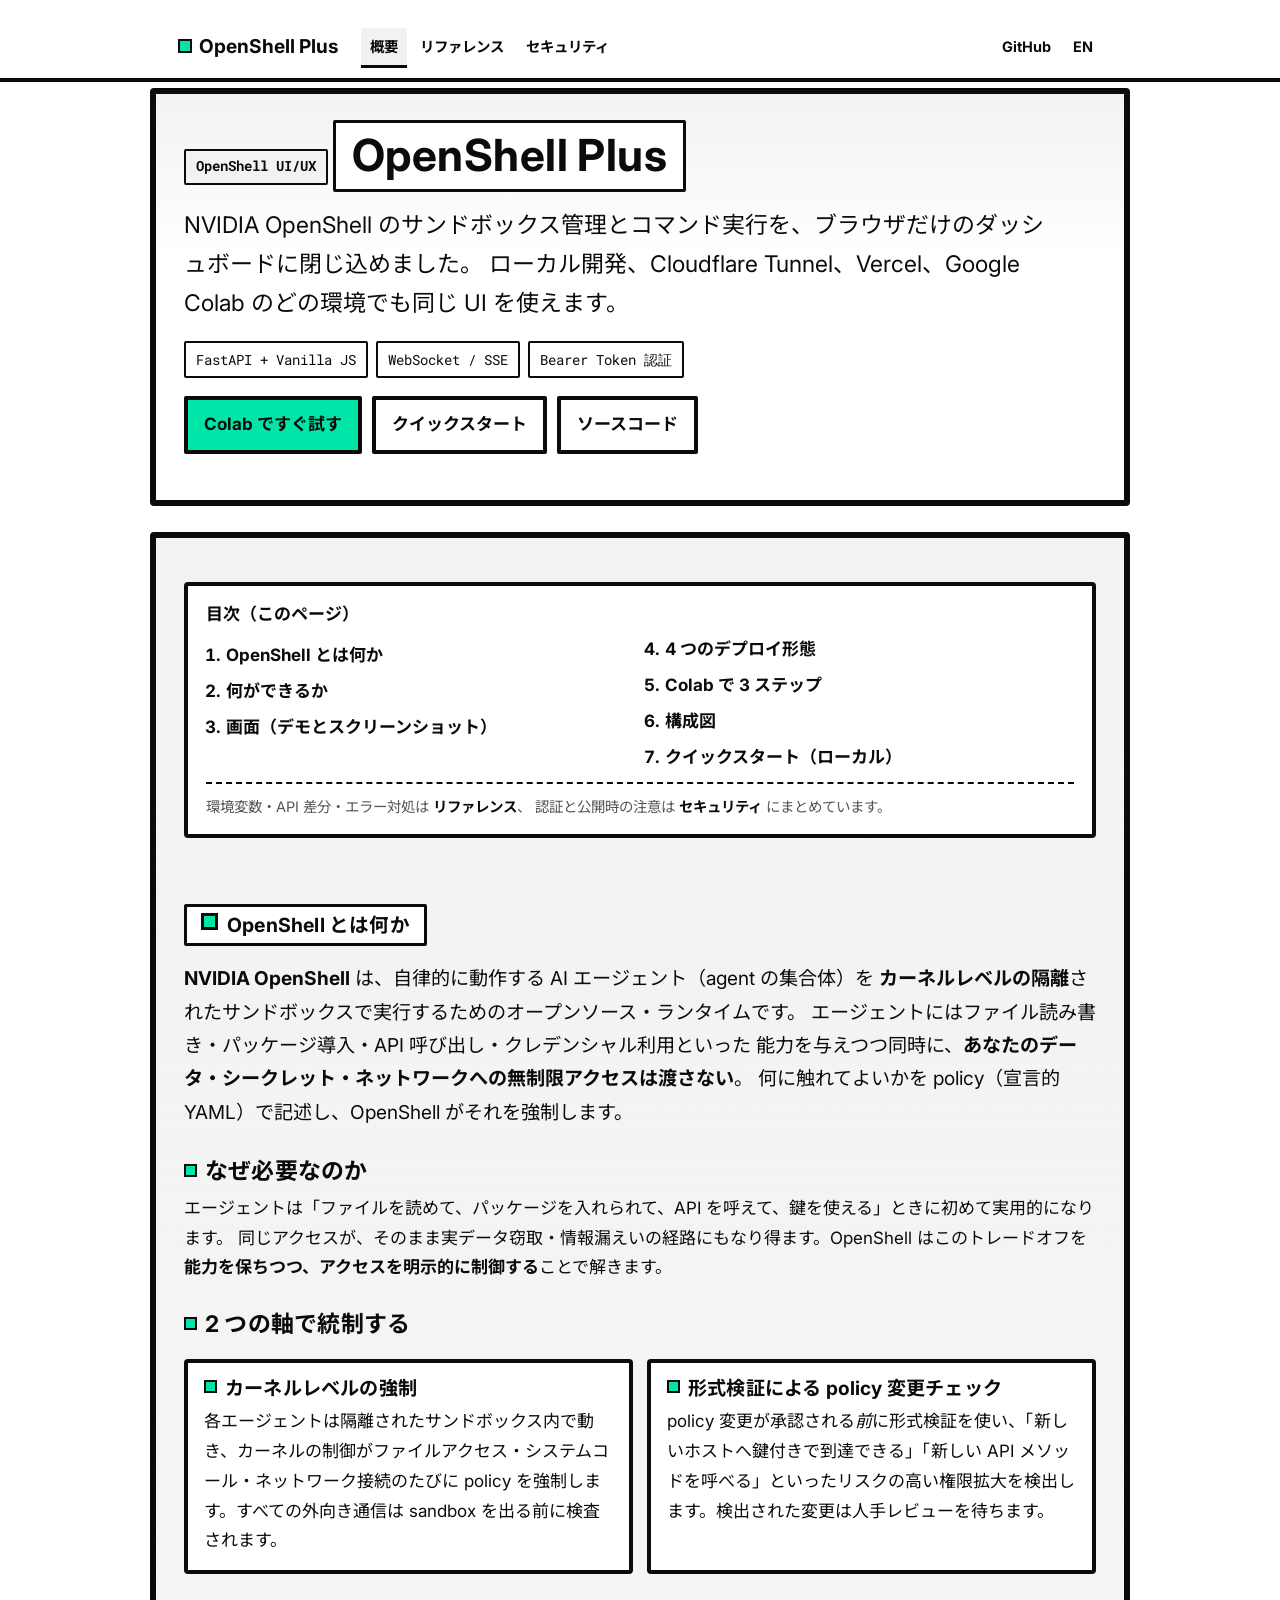
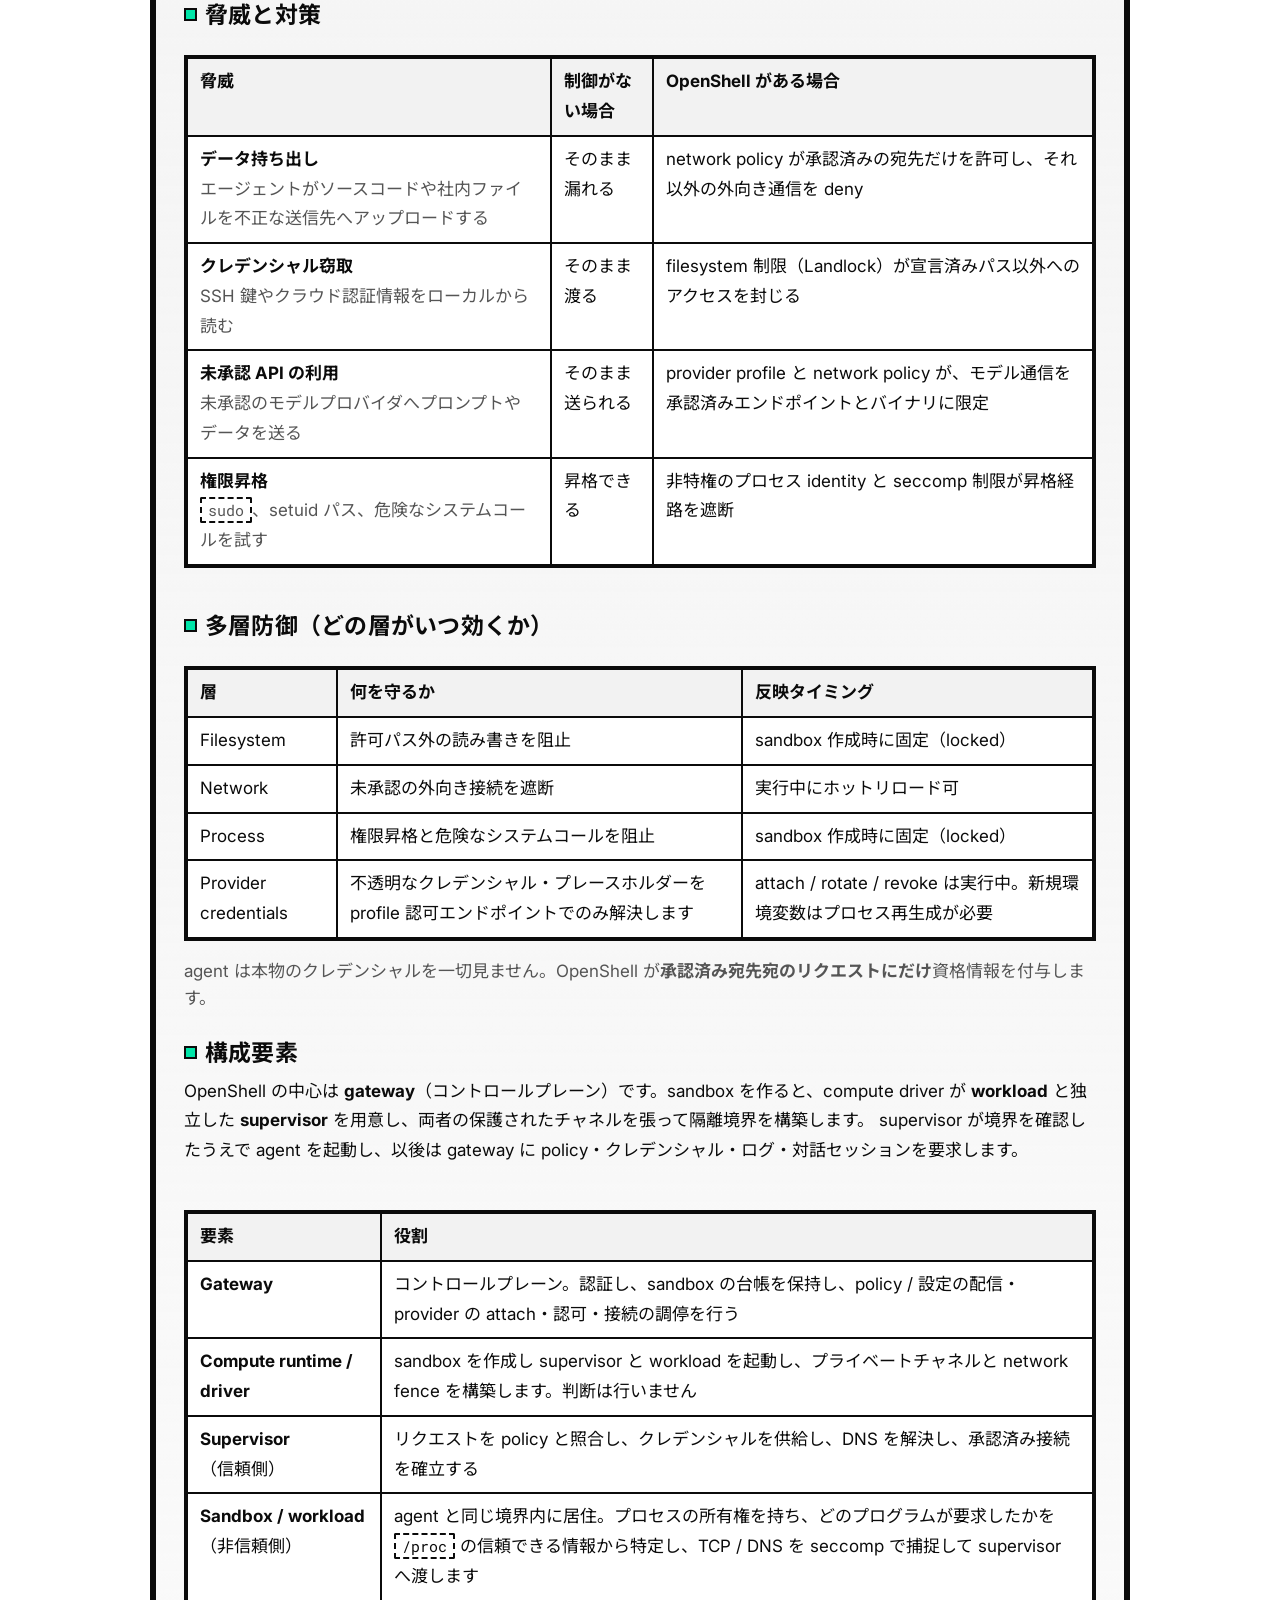
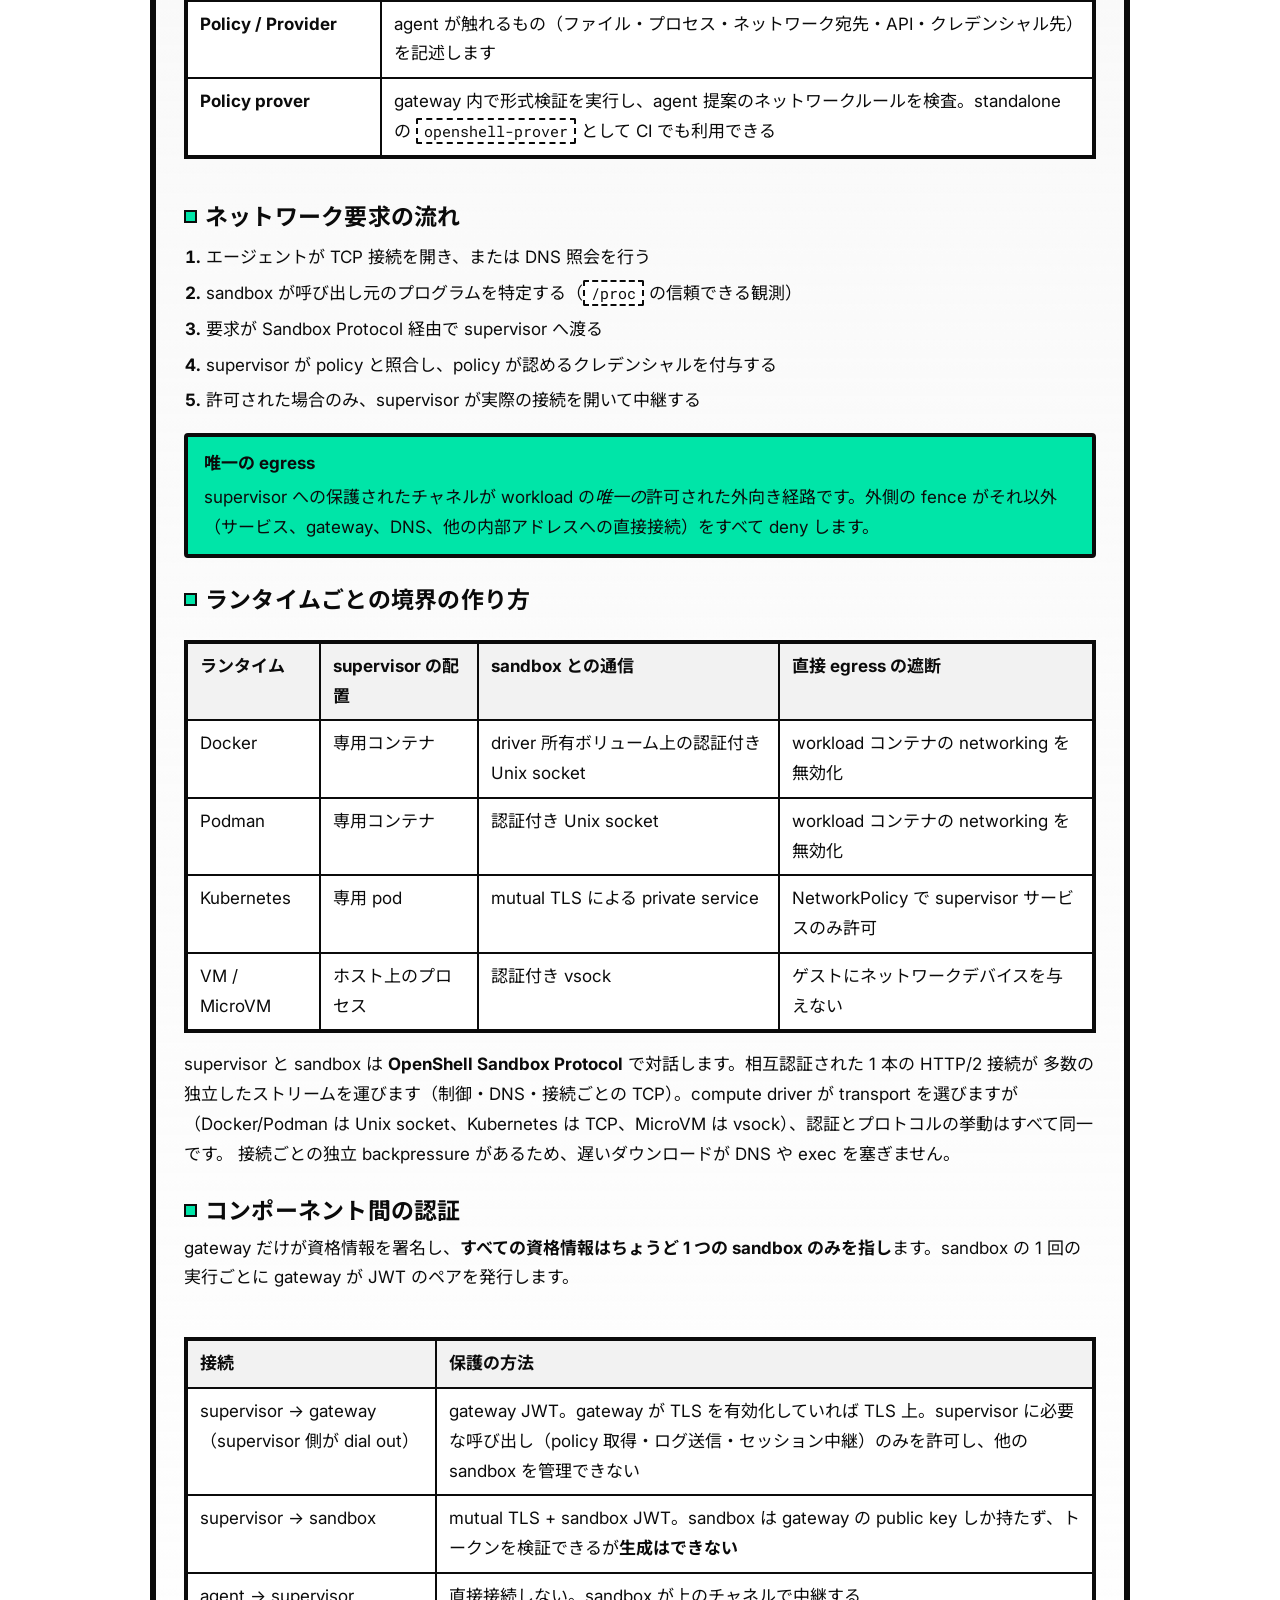
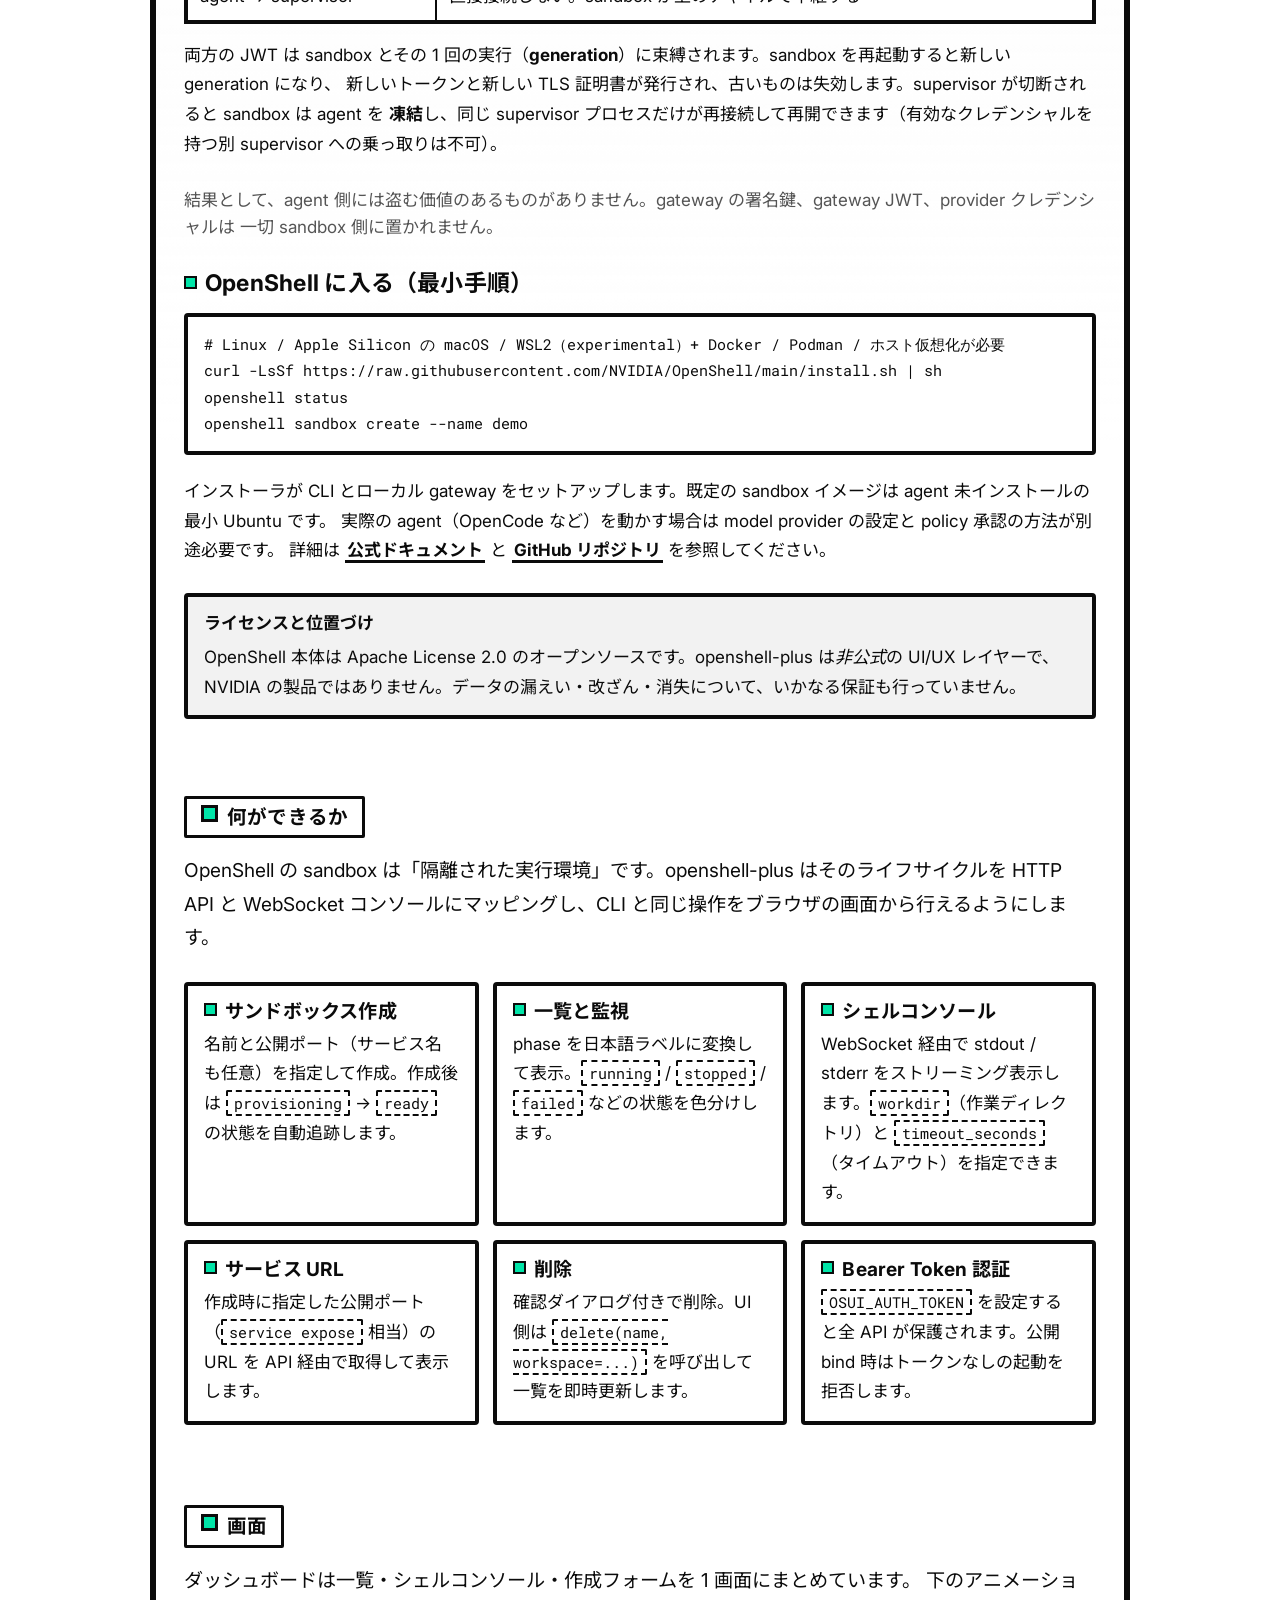
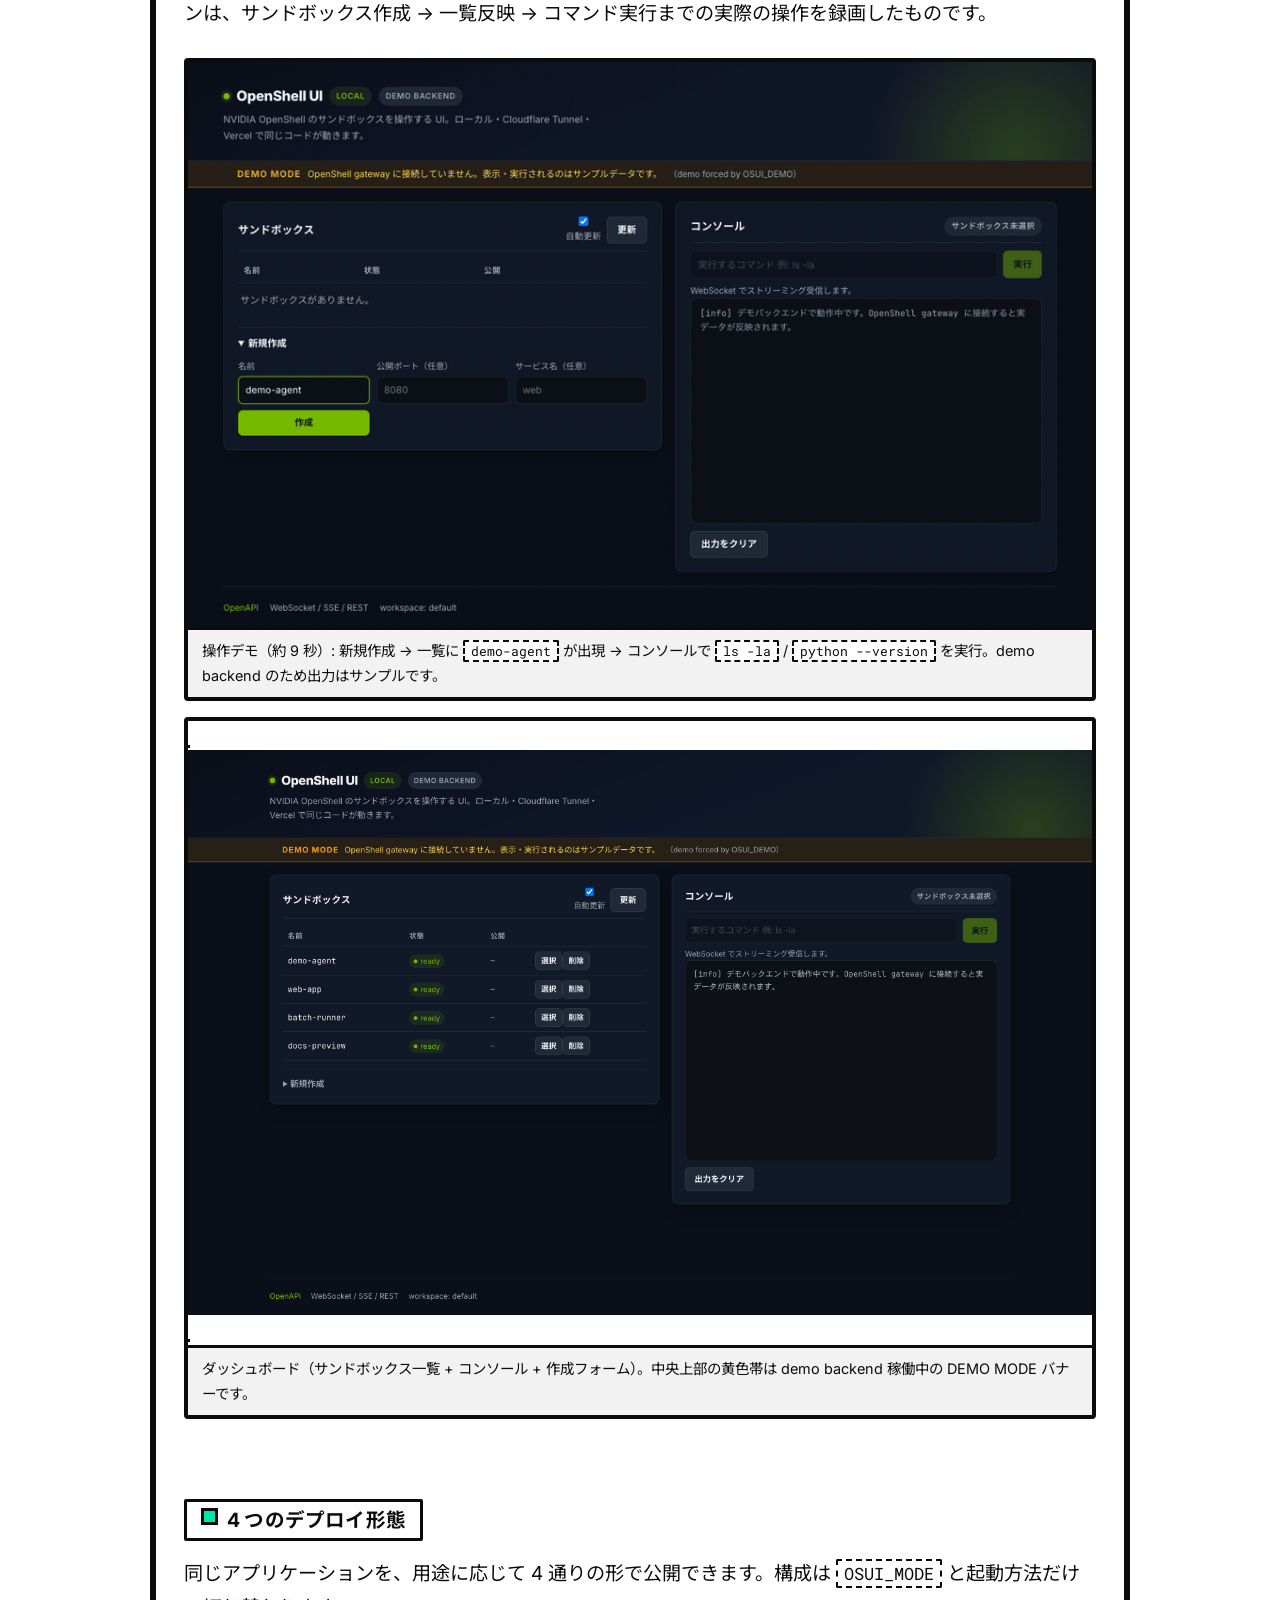
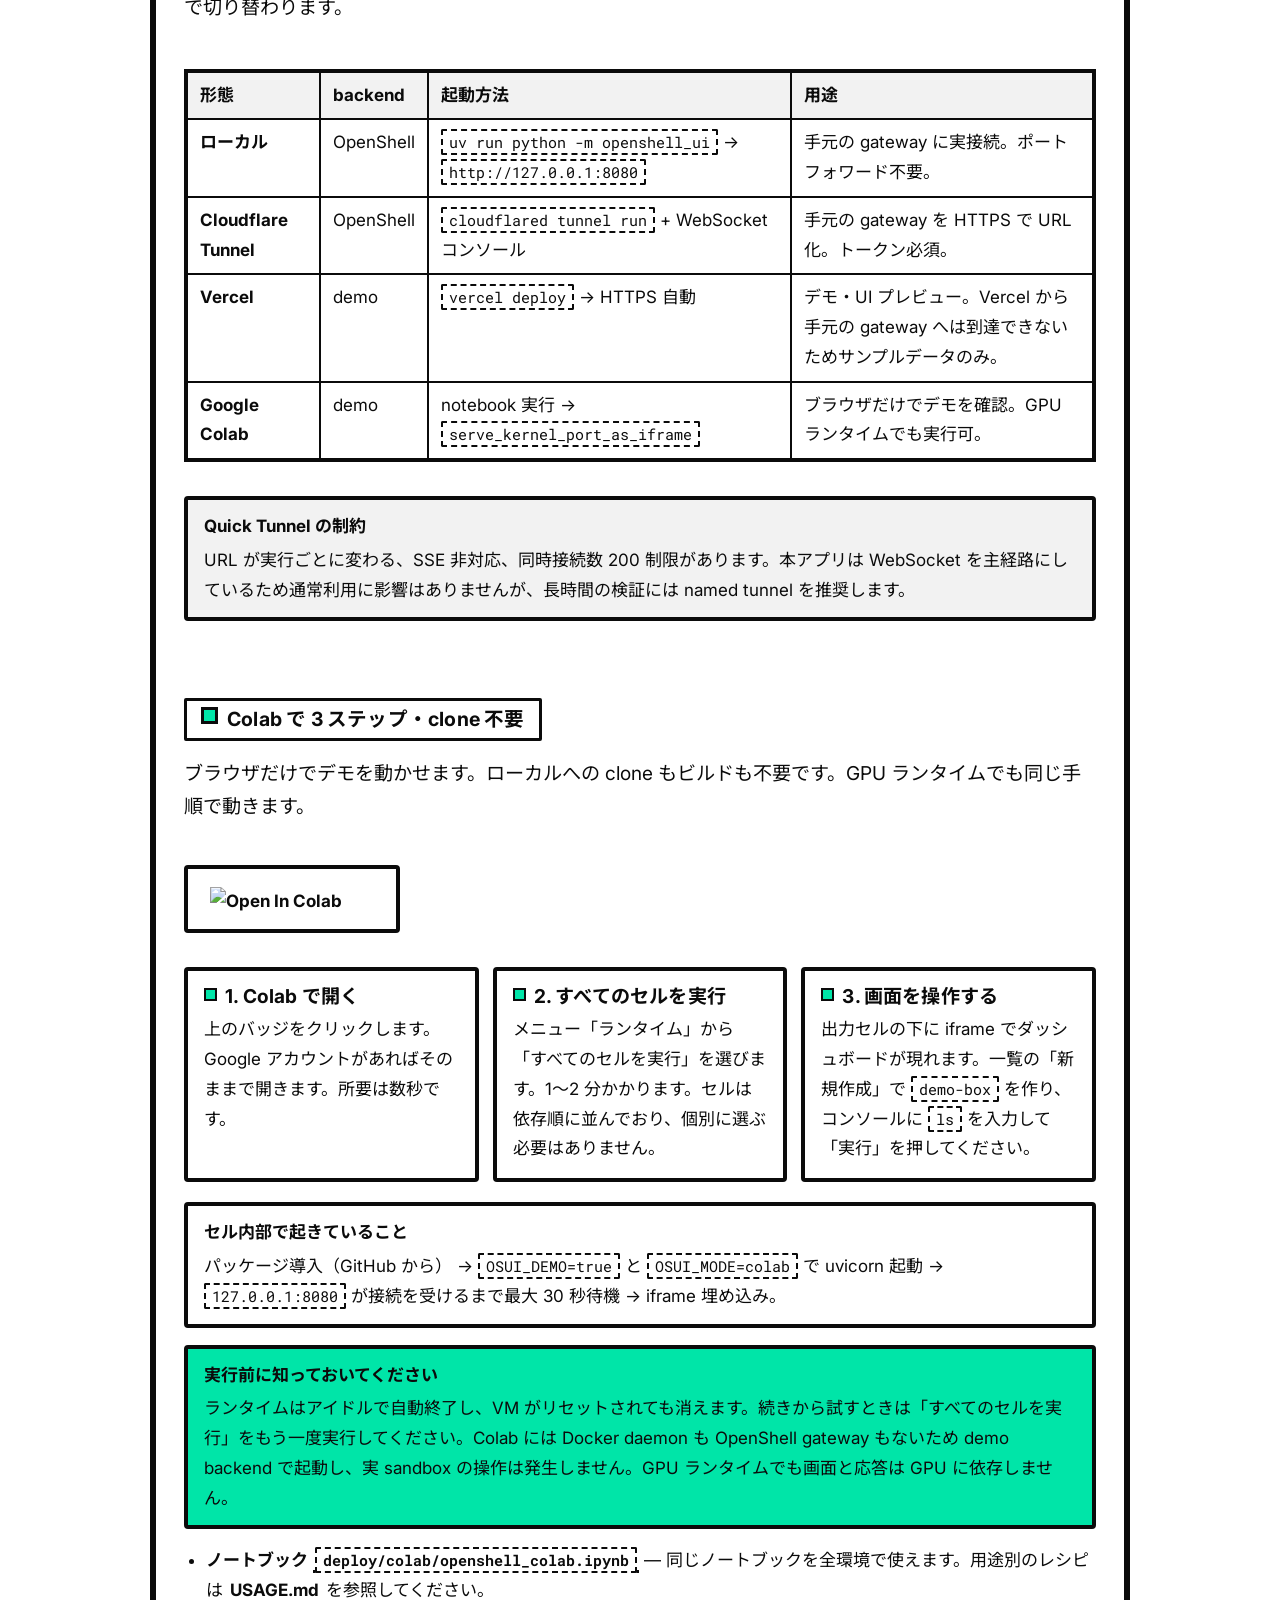
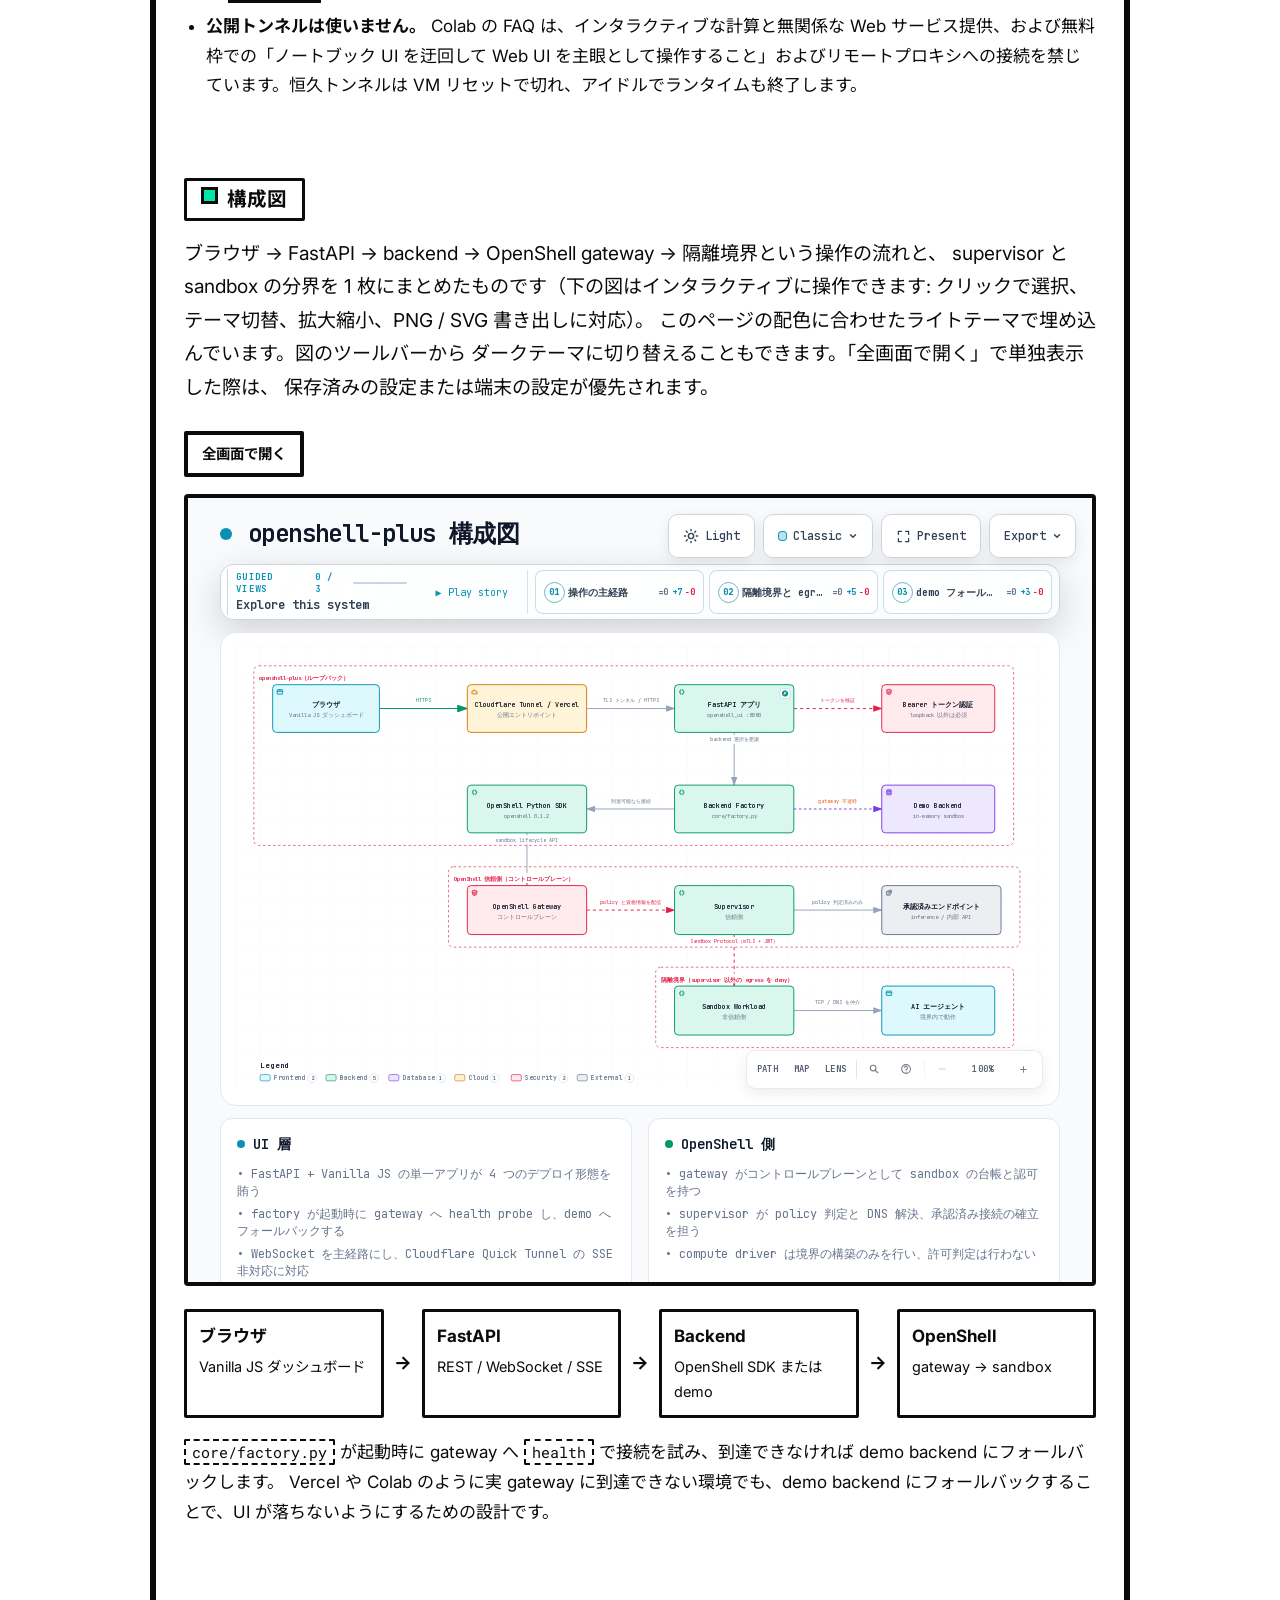
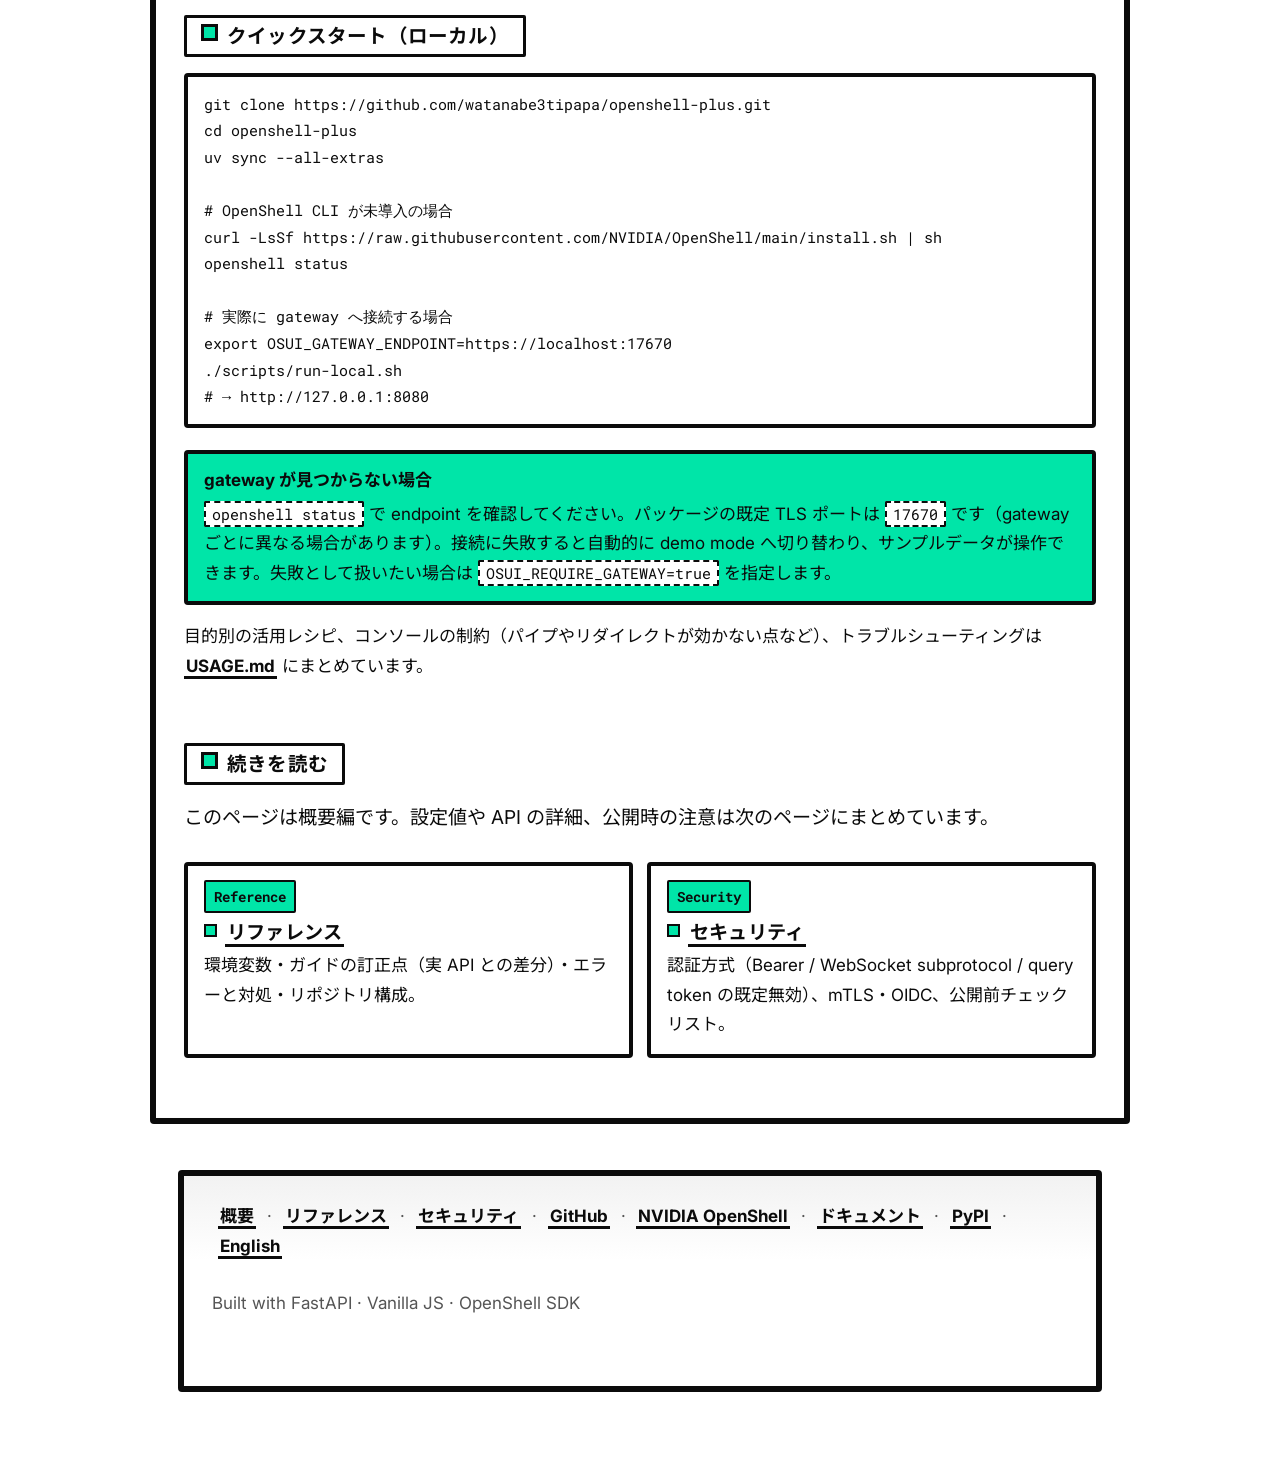
==== commit 952b3c0e: "Release v0.1.3 - LP: split into index / reference / security with shared nav + per-page TOC - LP: ad" ====
--- a/site/index.html
+++ b/site/index.html
@@ -32,19 +32,15 @@
 
 <a class="skip-link" href="#main">本文へスキップ</a>
 
-<nav class="site-nav" aria-label="ページ内ナビゲーション">
+<nav class="site-nav" aria-label="サイト内ナビゲーション">
   <div class="nav-inner">
-    <a href="#what-is-openshell">概要</a>
-    <a href="#features">機能</a>
-    <a href="#screenshots">画面</a>
-    <a href="#deploy">デプロイ</a>
-    <a href="#colab">Colab</a>
-    <a href="#architecture">構成図</a>
-    <a href="#quickstart">使い方</a>
-    <a href="#env">環境変数</a>
-    <a href="#corrections">API 差分</a>
-    <a href="#security">セキュリティ</a>
-    <a href="#errors">エラー</a>
+    <a class="nav-brand" href="./index.html">OpenShell Plus</a>
+    <a href="./index.html" aria-current="page">概要</a>
+    <a href="./reference.html">リファレンス</a>
+    <a href="./security.html">セキュリティ</a>
+    <span class="nav-spacer"></span>
+    <a data-link="repo" href="https://github.com/watanabe3tipapa/openshell-plus" target="_blank" rel="noopener">GitHub</a>
+    <a href="https://github.com/watanabe3tipapa/openshell-plus/blob/main/README_en.md" target="_blank" rel="noopener">EN</a>
   </div>
 </nav>
 
@@ -72,21 +68,22 @@
 <main class="wrap" id="main">
 
 <nav class="toc" aria-label="目次">
-  <p class="toc-title">目次</p>
+  <p class="toc-title">目次（このページ）</p>
   <ol>
     <li><a href="#what-is-openshell">OpenShell とは何か</a></li>
     <li><a href="#features">何ができるか</a></li>
-    <li><a href="#screenshots">画面（スクリーンショット）</a></li>
+    <li><a href="#screenshots">画面（デモとスクリーンショット）</a></li>
     <li><a href="#deploy">4 つのデプロイ形態</a></li>
     <li><a href="#colab">Colab で 3 ステップ</a></li>
     <li><a href="#architecture">構成図</a></li>
     <li><a href="#quickstart">クイックスタート（ローカル）</a></li>
-    <li><a href="#env">環境変数</a></li>
-    <li><a href="#corrections">ガイドの訂正点</a></li>
-    <li><a href="#security">セキュリティ</a></li>
-    <li><a href="#errors">エラーと対処</a></li>
-    <li><a href="#structure">リポジトリ構成</a></li>
   </ol>
+  <p class="toc-more">
+    環境変数・API 差分・エラー対処は
+    <a href="./reference.html">リファレンス</a>、
+    認証と公開時の注意は
+    <a href="./security.html">セキュリティ</a> にまとめています。
+  </p>
 </nav>
 
 <section id="what-is-openshell">
@@ -295,8 +292,13 @@
   <h2>画面</h2>
   <p class="lead">
     ダッシュボードは一覧・シェルコンソール・作成フォームを 1 画面にまとめています。
+    下のアニメーションは、サンドボックス作成 → 一覧反映 → コマンド実行までの実際の操作を録画したものです。
   </p>
   <div class="screenshots">
+    <figure>
+      <img src="./screenshots/demo.gif" alt="OpenShell Plus ダッシュボードの操作デモ。サンドボックス demo-agent を作成し、コンソールで ls -la と python --version を実行して出力がストリーミングされる様子" width="960" height="600">
+      <figcaption>操作デモ（約 9 秒）: 新規作成 → 一覧に <code>demo-agent</code> が出現 → コンソールで <code>ls -la</code> / <code>python --version</code> を実行。demo backend のため出力はサンプルです。</figcaption>
+    </figure>
     <figure>
       <a href="./screenshots/dashboard.png" target="_blank" rel="noopener">
         <img src="./screenshots/dashboard.png" alt="OpenShell Plus ダッシュボードのスクリーンショット。サンドボックス一覧とシェルコンソールが並ぶ" width="1440" height="900" loading="lazy">
@@ -451,94 +453,20 @@
   </p>
 </section>
 
-<section id="env">
-  <h2>環境変数</h2>
-  <div class="table-wrap">
-    <table>
-      <thead><tr><th>変数</th><th>既定値</th><th>説明</th></tr></thead>
-      <tbody>
-        <tr><td><code>OSUI_AUTH_TOKEN</code></td><td>（任意）</td><td>設定すると全 API およびコンソールが保護されます。公開 bind 時は必須。</td></tr>
-        <tr><td><code>OSUI_HOST</code> / <code>OSUI_PORT</code></td><td><code>127.0.0.1</code> / <code>8080</code></td><td>バインド先。loopback 以外は token が必須。</td></tr>
-        <tr><td><code>OSUI_GATEWAY_ENDPOINT</code></td><td>（SDK 自動検出）</td><td>明示的に gateway を指定する場合に使用。空なら active cluster を読みます。</td></tr>
-        <tr><td><code>OSUI_WORKSPACE</code></td><td><code>default</code></td><td>操作対象ワークスペース。</td></tr>
-        <tr><td><code>OSUI_DEMO</code></td><td><code>false</code></td><td><code>true</code> で demo backend を強制。Vercel / Colab 向け。</td></tr>
-        <tr><td><code>OSUI_ALLOW_QUERY_TOKEN</code></td><td><code>false</code></td><td><code>?token=</code> での認証を許可するか。URL はログ・履歴・Referer に残るため既定で無効。</td></tr>
-        <tr><td><code>OSUI_REQUIRE_GATEWAY</code></td><td><code>false</code></td><td><code>true</code> で demo フォールバックを禁止し、接続できなければ起動を失敗させます。</td></tr>
-        <tr><td><code>OSUI_SSE_ENABLED</code></td><td><code>true</code></td><td>SSE エンドポイントを公開するか。Cloudflare Quick Tunnel では <code>false</code> を推奨。</td></tr>
-        <tr><td><code>OSUI_GATEWAY_CA_CERT</code> / <code>OSUI_GATEWAY_CERT</code> / <code>OSUI_GATEWAY_KEY</code></td><td>（任意）</td><td>CA 検証と mTLS クライアント証明書。<code>CERT</code> と <code>KEY</code> は同時指定が必須。</td></tr>
-        <tr><td><code>OSUI_OIDC_ISSUER</code> / <code>OSUI_OIDC_CLIENT_ID</code> / <code>OSUI_OIDC_CLIENT_SECRET</code> / <code>OSUI_OIDC_AUDIENCE</code></td><td>（任意）</td><td>OIDC クライアント認証。リモート gateway へ接続する際に使用します。</td></tr>
-        <tr><td><code>OSUI_EXEC_DEFAULT_TIMEOUT</code> / <code>OSUI_EXEC_MAX_TIMEOUT</code></td><td><code>60</code> / <code>1800</code></td><td>コマンド実行の既定／上限タイムアウト（秒）。</td></tr>
-        <tr><td><code>OSUI_PAGE_SIZE</code></td><td><code>100</code></td><td>一覧取得時のページサイズ。</td></tr>
-        <tr><td><code>OSUI_CORS_ORIGINS</code></td><td><code>[]</code></td><td>CORS 許可オリジンの JSON 配列。</td></tr>
-        <tr><td><code>OSUI_GATEWAY_CLUSTER</code></td><td>（任意）</td><td>接続先 cluster 名。SDK 側の上書き。</td></tr>
-      </tbody>
-    </table>
-  </div>
-</section>
-
-<section id="corrections">
-  <h2>ガイドの訂正点（実 API との差分）</h2>
-  <p class="lead">ガイドの擬似コードがそのまま実装できなかった箇所を、実 SDK の仕様に合わせて整理しました。コードを書くときの注意点は以下です。</p>
-  <ul>
-    <li><code>SandboxSession(client, sandbox_id)</code> は存在しません。<code>client.create(...)</code> が <code>SandboxRef</code> を返します。</li>
-    <li>get / list / delete / exec は <code>name</code> と <code>workspace</code> で識別します。UUID 直接指定は不可。</li>
-    <li><code>status.phase</code> は文字列ではなく enum（int）。UI 側で <code>phase_label()</code> に渡して日本語へ変換します。</li>
-    <li>イメージは <code>--from</code> で明示します。既定値は <code>nvcr.io/nvidia/base/ubuntu:24.04</code>。</li>
-    <li>サービス公開は <code>service expose &lt;name&gt; &lt;port&gt; [service]</code>。削除は <code>service delete</code> です（<code>unexpose</code> ではない）。</li>
-    <li>ローカルアクセスには <code>openshell forward start 8000 my-sandbox</code> が使えます。tunnel 不要で localhost へフォワードできます。</li>
-    <li>provider プロファイルは <code>openshell profile import --url &lt;URL&gt;</code> で投入します。<code>inference set</code> のようなコマンドは存在しません。</li>
-  </ul>
-</section>
-
-<section id="security">
-  <h2>セキュリティ</h2>
-  <ul>
-    <li>loopback 以外の bind ではトークンを必須とし、起動時に検証します。</li>
-    <li>token は <code>Authorization: Bearer</code> と WebSocket の <code>Sec-WebSocket-Protocol: bearer.*</code> を受け付けます。URL クエリの <code>?token=</code> は既定で拒否します（<code>OSUI_ALLOW_QUERY_TOKEN=true</code> で明示的に許可する場合のみ。URL はアクセスログ・ブラウザ履歴・Referer に残るため非推奨）。</li>
-    <li>mTLS と OIDC は gateway の要件に合わせて個別に有効化します。非 loopback gateway では TLS 必須です。</li>
-    <li>静的アセットは token なしで配信されます。機密情報は含まれません。</li>
-    <li>Colab からの公開トンネル接続はデフォルトで無効（ポリシー違反のため）。</li>
-    <li>demo backend で起動した場合は UI 上部に常時「DEMO MODE」バナーを表示し、実データと区別できます。</li>
-  </ul>
-</section>
-
-<section id="errors">
-  <h2>エラーと対処</h2>
-  <p class="lead">主要なエラーが返る状況と、UI 上での挙動・対処法です。トースト通知など UI 上のメッセージはコンソールにも出力されます。</p>
-  <div class="table-wrap">
-    <table>
-      <thead><tr><th>状態</th><th>発生する場面</th><th>UI 上の挙動</th><th>対処</th></tr></thead>
-      <tbody>
-        <tr><td><code>401</code></td><td>トークン未設定・不一致（<code>Authorization</code> / <code>Sec-WebSocket-Protocol</code> / <code>?token=</code>）</td><td>アクセストークン入力パネルを表示</td><td><code>OSUI_AUTH_TOKEN</code> と同じ値を入力</td></tr>
-        <tr><td><code>404</code></td><td>存在しないサンドボックス、または SSE 無効化時の <code>/exec/stream</code></td><td>コンソールに <code>[error] not found</code> を出力</td><td>一覧から正しい名前を選択</td></tr>
-        <tr><td><code>422</code></td><td>未実装フィールド（<code>env</code> 等）や不正なペイロード</td><td>422 の詳細をコンソールに出力</td><td>サポート対象のフィールドのみ送信</td></tr>
-        <tr><td><code>503</code></td><td><code>OSUI_REQUIRE_GATEWAY=true</code> で gateway に到達できない</td><td>起動に失敗（fail-fast）</td><td>gateway の起動・endpoint を確認</td></tr>
-        <tr><td><code>4401</code>（WS）</td><td>WebSocket ハンドシェイク時の token 失敗</td><td>接続切断・再実行可能</td><td>トークンを確認して再接続</td></tr>
-      </tbody>
-    </table>
-  </div>
-  <p class="muted">
-    起動経路の失敗（README / LP の手順どおりでない条件）の詳細は
-    <a href="https://github.com/watanabe3tipapa/openshell-plus/blob/main/USAGE.md">USAGE.md</a> のトラブルシューティングも参照してください。
-  </p>
-</section>
-
-<section id="structure">
-  <h2>リポジトリ構成</h2>
-  <div class="table-wrap">
-    <table>
-      <thead><tr><th>パス</th><th>内容</th></tr></thead>
-      <tbody>
-        <tr><td><code>src/openshell_ui/core/</code></td><td>設定、モード判定、backend factory、OpenShell / demo adapter</td></tr>
-        <tr><td><code>src/openshell_ui/api/</code></td><td>auth、health/config、CRUD、exec（REST / WebSocket / SSE）</td></tr>
-        <tr><td><code>src/openshell_ui/ui/</code></td><td>同梱のダッシュボード（HTML / CSS / JS）</td></tr>
-        <tr><td><code>deploy/</code></td><td>Cloudflare config、Dockerfile、Colab notebook</td></tr>
-        <tr><td><code>policy/</code></td><td>OpenShell policy（version 1）</td></tr>
-        <tr><td><code>site/</code></td><td>この LP（GitHub Pages）</td></tr>
-        <tr><td><code>.github/</code></td><td>CI / Pages ワークフロー、Issue・PR テンプレート</td></tr>
-        <tr><td><code>CONTRIBUTING.md</code> / <code>CHANGELOG.md</code></td><td>開発参加ガイド / 変更履歴</td></tr>
-      </tbody>
-    </table>
+<section id="read-next" class="read-next">
+  <h2>続きを読む</h2>
+  <p class="lead">このページは概要編です。設定値や API の詳細、公開時の注意は次のページにまとめています。</p>
+  <div class="cards">
+    <div class="card">
+      <span class="tag">Reference</span>
+      <h3><a href="./reference.html">リファレンス</a></h3>
+      <p>環境変数・ガイドの訂正点（実 API との差分）・エラーと対処・リポジトリ構成。</p>
+    </div>
+    <div class="card">
+      <span class="tag">Security</span>
+      <h3><a href="./security.html">セキュリティ</a></h3>
+      <p>認証方式（Bearer / WebSocket subprotocol / query token の既定無効）、mTLS・OIDC、公開前チェックリスト。</p>
+    </div>
   </div>
 </section>
 
@@ -547,6 +475,9 @@
 <footer>
   <div class="wrap">
     <p>
+      <a href="./index.html">概要</a> ·
+      <a href="./reference.html">リファレンス</a> ·
+      <a href="./security.html">セキュリティ</a> ·
       <a data-link="repo" href="https://github.com/watanabe3tipapa/openshell-plus" target="_blank" rel="noopener">GitHub</a> ·
       <a data-link="openshell" href="https://github.com/NVIDIA/OpenShell" target="_blank" rel="noopener">NVIDIA OpenShell</a> ·
       <a data-link="docs" href="https://docs.nvidia.com/openshell/latest/" target="_blank" rel="noopener">ドキュメント</a> ·
--- a/site/style.css
+++ b/site/style.css
@@ -366,6 +366,45 @@
   font-weight: 700;
 }
 .site-nav a:hover { background: var(--accent); border-bottom-color: var(--border); }
+.site-nav a.nav-brand {
+  font-size: var(--step-0);
+  margin-right: 10px;
+  padding-left: 0;
+}
+.site-nav a.nav-brand::before {
+  content: "";
+  display: inline-block;
+  width: 10px;
+  height: 10px;
+  margin-right: 7px;
+  vertical-align: 0;
+  background: var(--accent);
+  border: 2px solid var(--border);
+}
+.site-nav a[aria-current="page"] {
+  border-bottom-color: var(--border);
+  background: var(--muted);
+}
+.nav-spacer { flex: 1 1 auto; }
+
+/* ---- サブページのヘッダー ---- */
+.page-head { padding-top: 4px; }
+.page-title {
+  display: inline-block;
+  margin: 0 0 12px;
+  padding: 5px 14px;
+  border: 3px solid var(--border);
+  background: var(--bg);
+  border-radius: 2px;
+  font-size: clamp(1.6rem, 1.2rem + 1.6vw, 2.1rem);
+  font-weight: 700;
+  line-height: 1.2;
+}
+.page-sub { font-size: var(--step-0); max-width: 64ch; margin: 0; }
+
+/* ---- 続きを読む ---- */
+.read-next h2 { margin-top: 8px; }
+.read-next .card a { border-bottom-width: 3px; }
 
 /* ---- 目次 ---- */
 .toc {
@@ -387,6 +426,13 @@
 }
 .toc a { border: 0; padding: 0; }
 .toc a:hover { background: var(--accent); }
+.toc-more {
+  margin: 10px 0 0;
+  padding-top: 10px;
+  border-top: 2px dashed var(--border);
+  font-size: var(--step--2);
+  color: var(--ink-soft);
+}
 
 /* ---- スクリーンショット ---- */
 .screenshots { margin: 1.2rem 0; }
